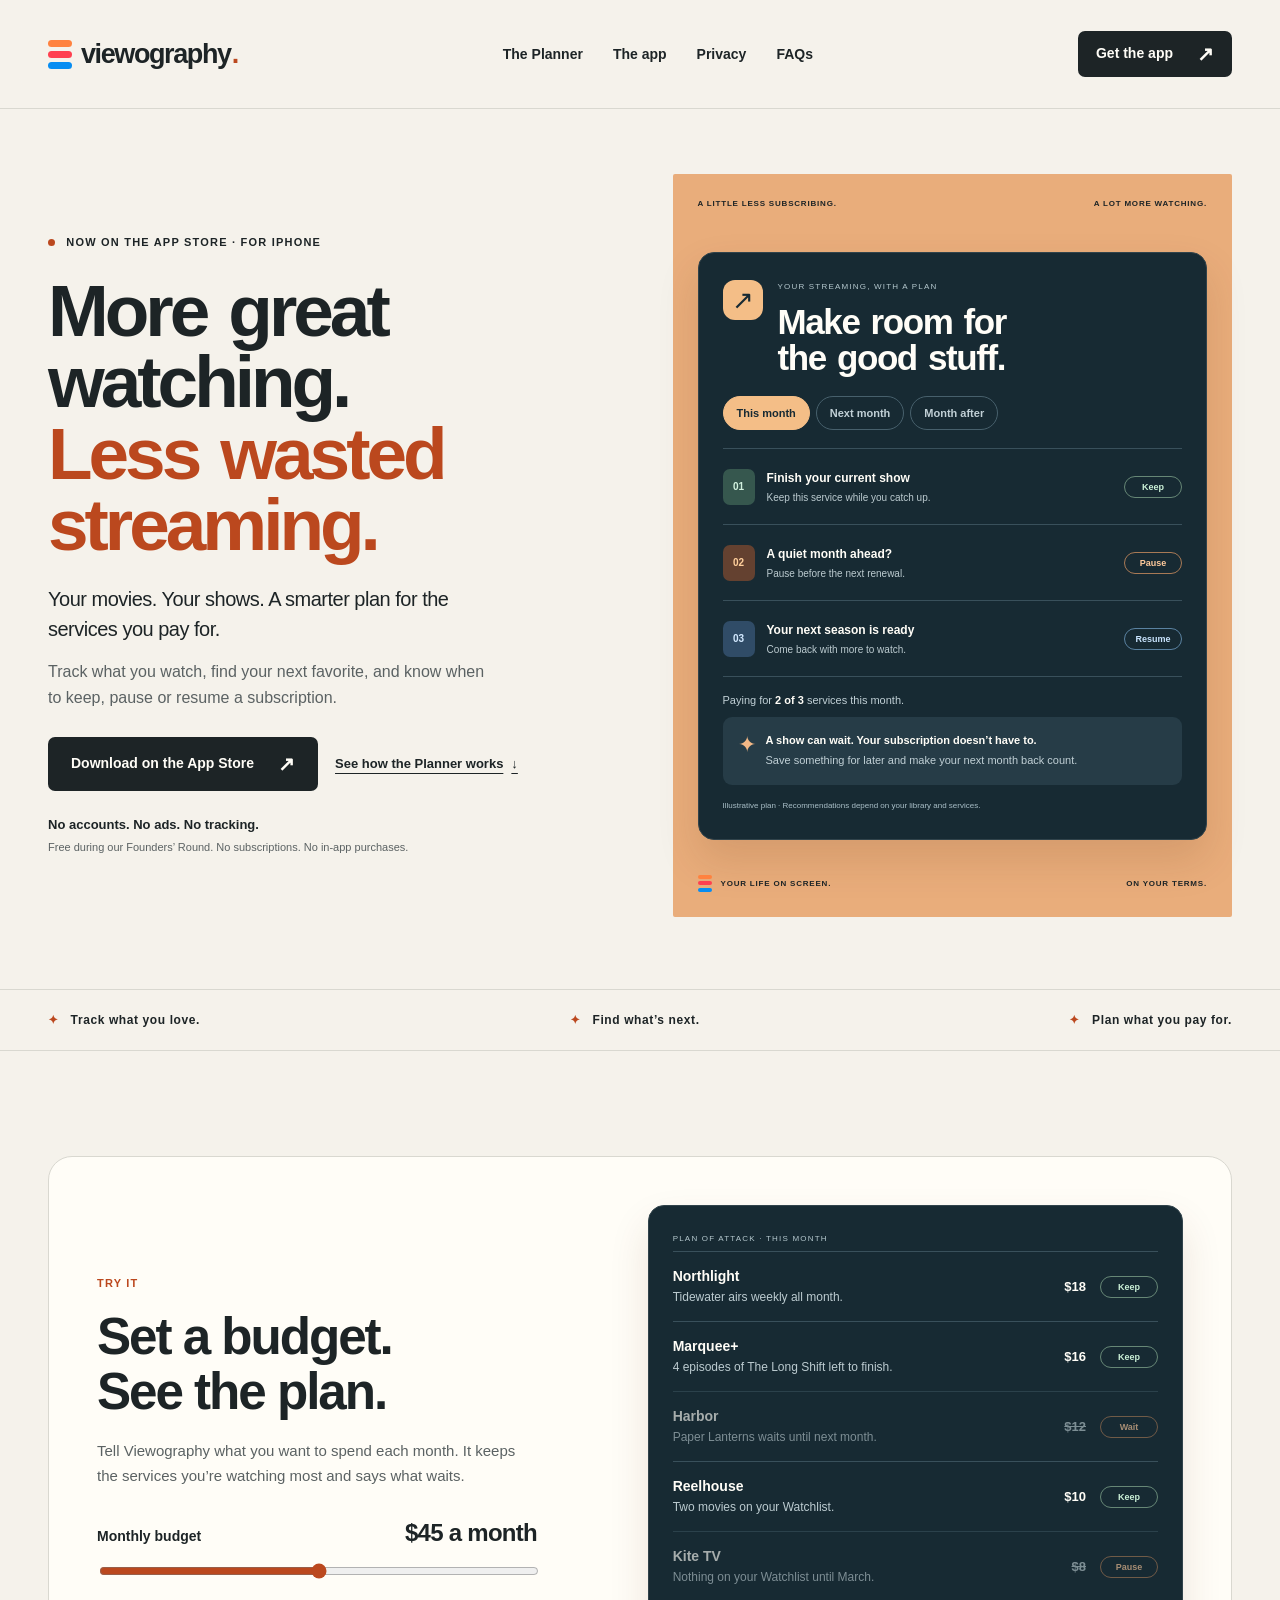
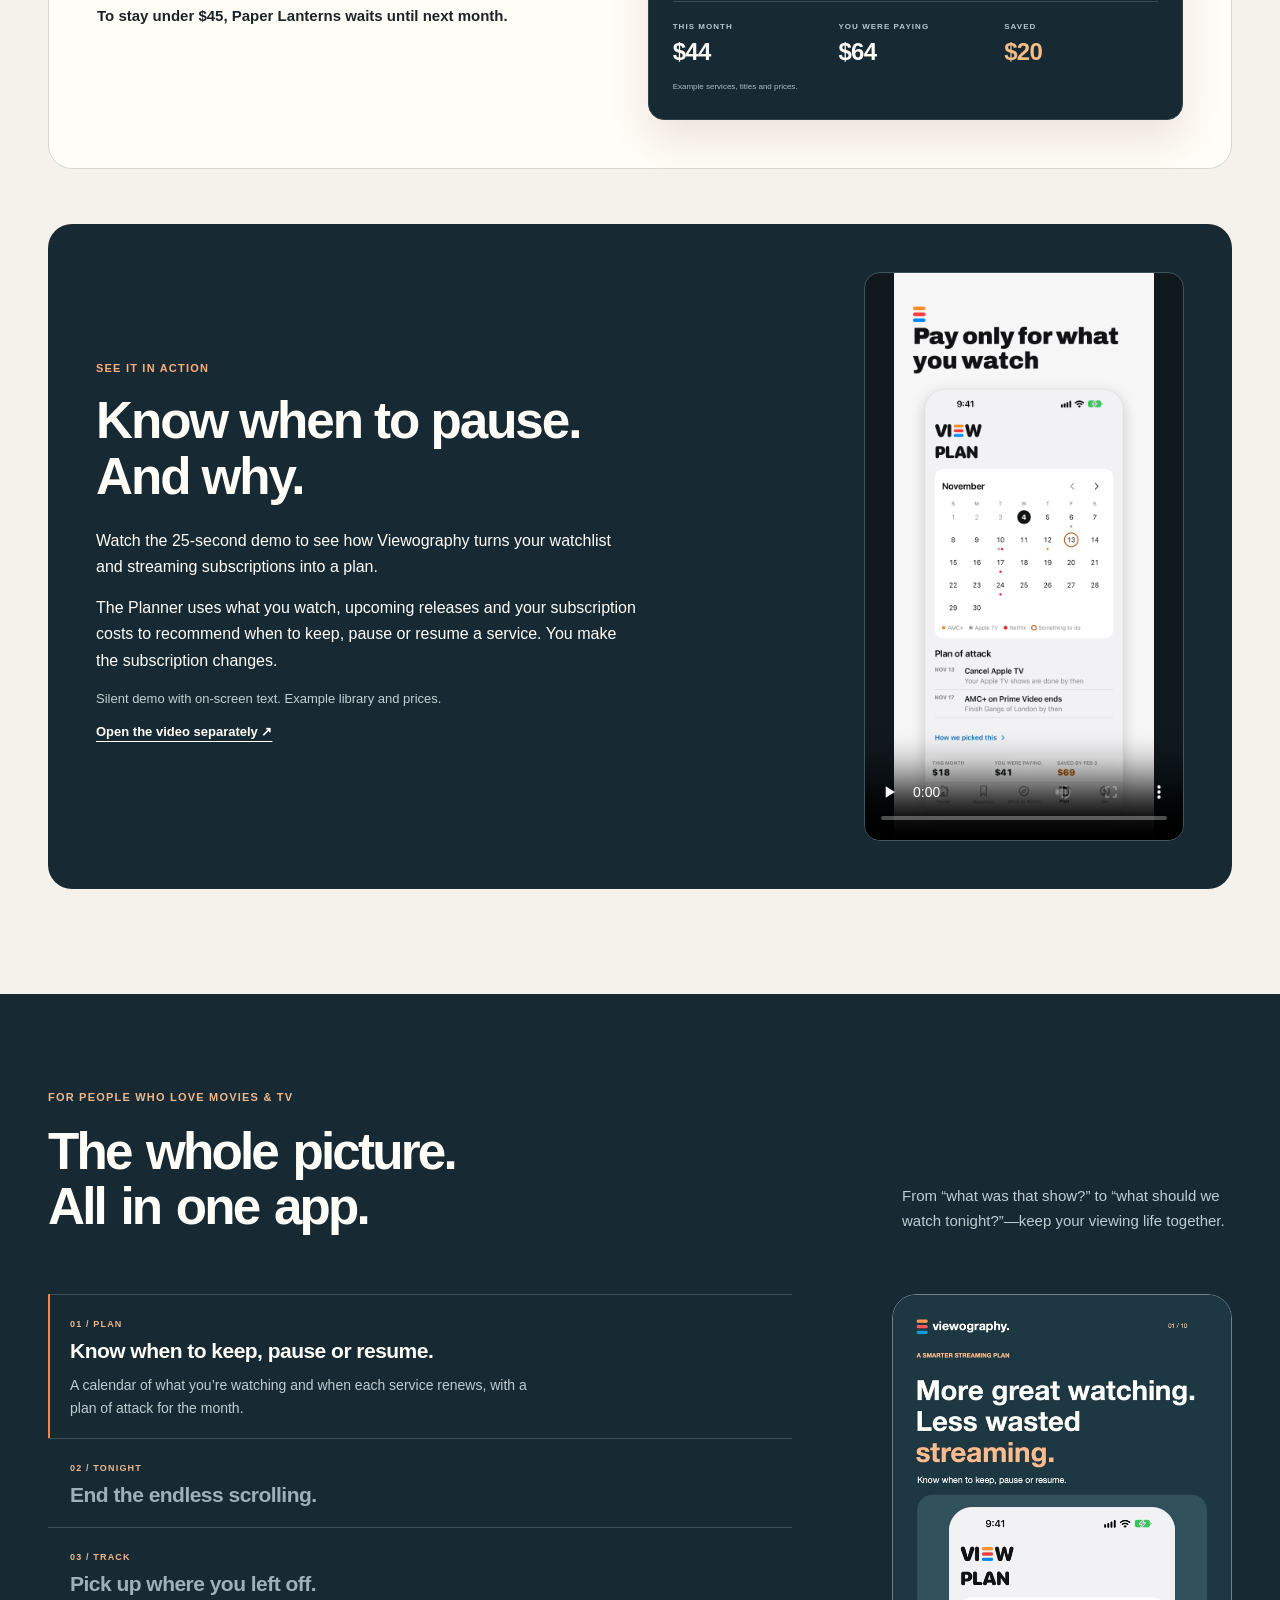
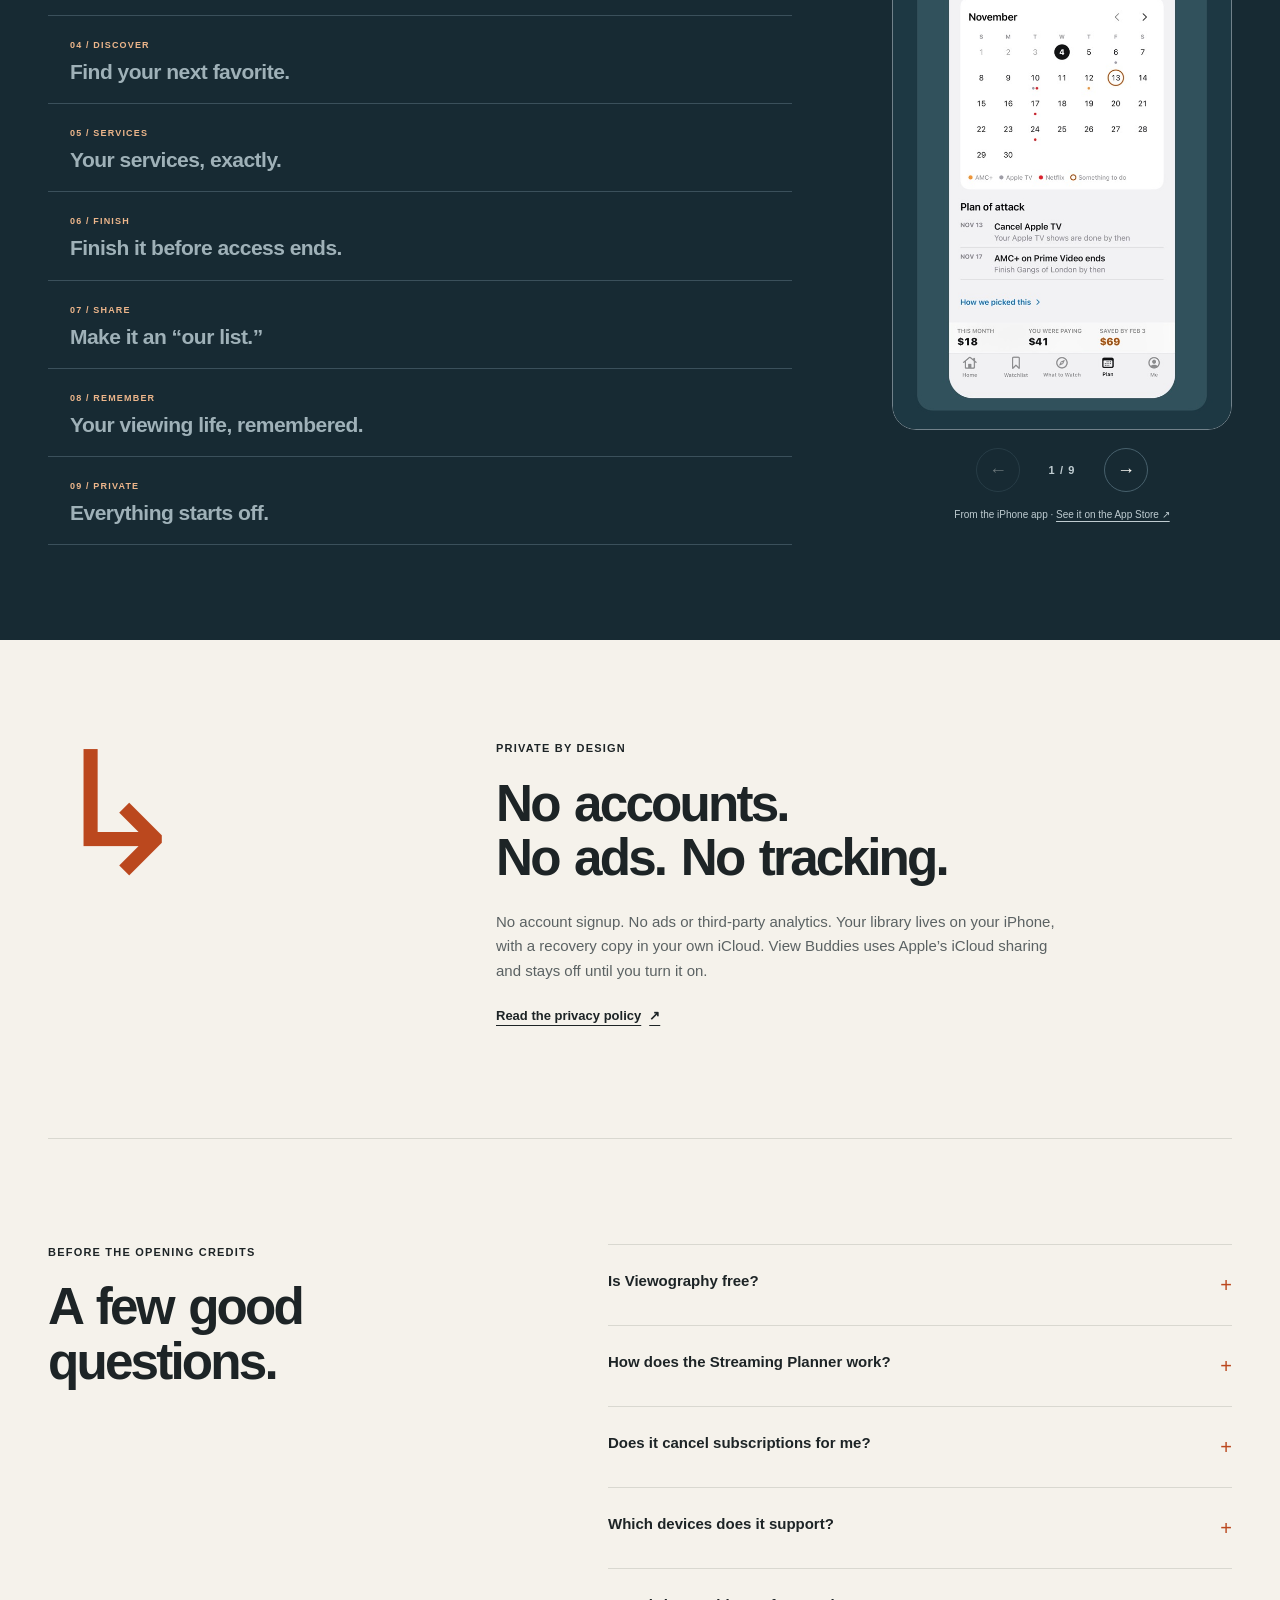
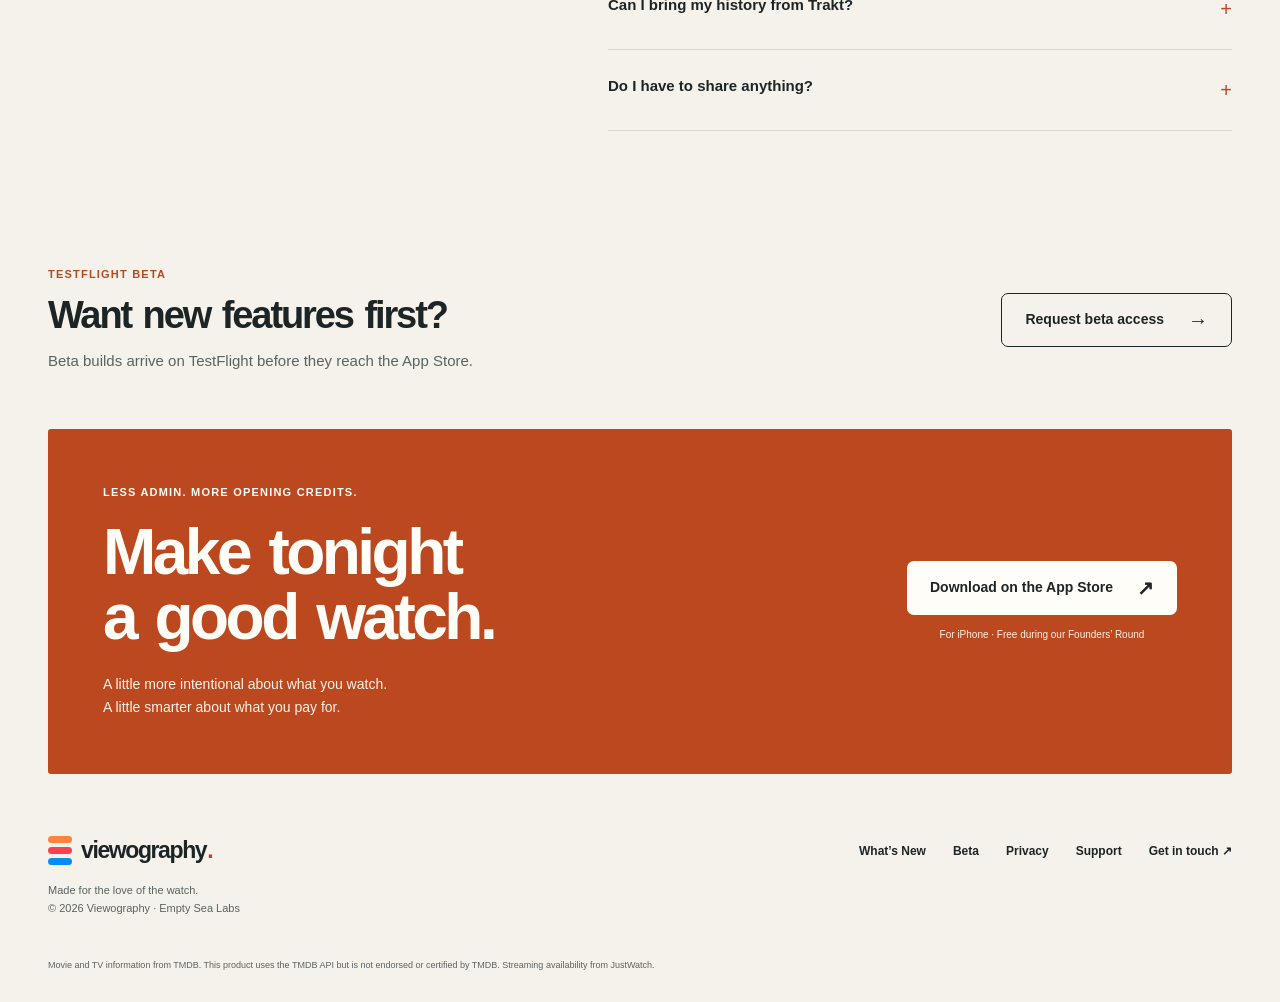
==== index.html @ 2ce91882 "Shorter home page: cut the Meet the Streaming Planner steps and The idea in real life The Planner se" ====
<!doctype html>
<html lang="en">
<head>
  <meta charset="utf-8">
  <meta name="viewport" content="width=device-width,initial-scale=1">
  <title>Viewography — Track TV & Movies. Plan Your Streaming.</title>
  <meta name="description" content="Track movies and TV, find your next watch, and plan when to keep, pause or resume streaming services based on your shows, release dates, costs and renewals. Free for iPhone during our Founders' Round.">
  <link rel="canonical" href="https://viewography.app/">
  <meta name="theme-color" content="#f5f2eb">
  <meta property="og:type" content="website">
  <meta property="og:site_name" content="Viewography">
  <meta property="og:title" content="More great watching. Less wasted streaming.">
  <meta property="og:description" content="Your movies, your shows, and a smarter plan for the services you pay for. Meet Viewography for iPhone.">
  <meta property="og:url" content="https://viewography.app/">
  <meta property="og:image" content="https://viewography.app/assets/social-card.png">
  <meta property="og:image:width" content="1200">
  <meta property="og:image:height" content="630">
  <meta property="og:image:alt" content="Viewography. More great watching. Less wasted streaming. Track. Discover. Plan.">
  <meta name="twitter:card" content="summary_large_image">
  <meta name="twitter:title" content="Viewography — More great watching. Less wasted streaming.">
  <meta name="twitter:description" content="Track TV and movies. Plan when to keep, pause or resume your streaming services.">
  <meta name="twitter:image" content="https://viewography.app/assets/social-card.png">
  <meta name="apple-itunes-app" content="app-id=6814292849">
  <link rel="icon" href="/assets/favicon.svg" type="image/svg+xml">
  <link rel="stylesheet" href="/launch.css?v=4">
  <script>document.documentElement.classList.add("js")</script>
  <script src="/site.js?v=4" defer></script>
  <script type="application/ld+json">
  {"@context":"https://schema.org","@graph":[{"@type":"SoftwareApplication","@id":"https://viewography.app/#app","name":"Viewography: TV & Movies","url":"https://viewography.app/","applicationCategory":"EntertainmentApplication","operatingSystem":"iOS 27.0 or later","downloadUrl":"https://apps.apple.com/app/id6814292849","description":"An iPhone app for tracking movies and TV, discovering what to watch, and planning when to keep, pause or resume streaming services.","offers":{"@type":"Offer","price":"0","priceCurrency":"USD","description":"Every feature is free during the Founders' Round."},"publisher":{"@type":"Organization","name":"Empty Sea Labs","url":"https://emptysealabs.com/"}},{"@type":"WebSite","@id":"https://viewography.app/#website","name":"Viewography","url":"https://viewography.app/"}]}
  </script>
</head>
<body>
<a class="skip-link" href="#main">Skip to content</a>
<header class="site-header"><div class="wrap">
  <a class="wordmark" href="/" aria-label="Viewography home"><span class="brand-mark" aria-hidden="true"><i></i><i></i><i></i></span>viewography<span class="wordmark-dot">.</span></a>
  <nav aria-label="Main navigation"><a href="#planner">The Planner</a><a href="#features">The app</a><a href="#privacy">Privacy</a><a href="#questions">FAQs</a></nav>
  <a class="button button-small header-download" href="https://apps.apple.com/app/apple-store/id6814292849?pt=129488749&amp;ct=Site&amp;mt=8">Get the app <span aria-hidden="true">↗</span></a>
</div><span class="scroll-progress" aria-hidden="true"></span></header>
<main id="main">
  <section class="hero wrap" aria-labelledby="hero-title">
    <div class="hero-copy">
      <p class="eyebrow"><span class="live-dot" aria-hidden="true"></span> Now on the App Store · For iPhone</p>
      <h1 id="hero-title">More great<br>watching.<br><span>Less wasted<br>streaming.</span></h1>
      <p class="hero-description">Your movies. Your shows. A smarter plan for the services you pay for.</p>
      <p class="hero-detail">Track what you watch, find your next favorite, and know when to keep, pause or resume a subscription.</p>
      <div class="hero-actions"><a class="button" href="https://apps.apple.com/app/apple-store/id6814292849?pt=129488749&amp;ct=Site&amp;mt=8">Download on the App Store <span aria-hidden="true">↗</span></a><a class="text-link" href="#planner">See how the Planner works <span aria-hidden="true">↓</span></a></div>
      <p class="trust-line">No accounts. No ads. No tracking.</p><p class="download-note">Free during our Founders’ Round. No subscriptions. No in-app purchases.</p>
    </div>
    <div class="hero-art">
      <div class="art-topline"><span>A LITTLE LESS SUBSCRIBING.</span><span>A LOT MORE WATCHING.</span></div>
      <div class="planner-preview" role="group" aria-label="Illustrative streaming plan" data-plan>
        <div class="preview-heading"><span class="preview-icon" aria-hidden="true">↗</span><div><p class="mini-label">YOUR STREAMING, WITH A PLAN</p><h2>Make room for<br>the good stuff.</h2></div></div>
        <div class="plan-months" role="group" aria-label="Month to show" hidden><button type="button" aria-pressed="true">This month</button><button type="button" aria-pressed="false">Next month</button><button type="button" aria-pressed="false">Month after</button></div>
        <div class="plan-row"><span class="service-symbol symbol-green" aria-hidden="true">01</span><div><strong>Finish your current show</strong><p>Keep this service while you catch up.</p></div><span class="status keep">Keep</span></div>
        <div class="plan-row"><span class="service-symbol symbol-orange" aria-hidden="true">02</span><div><strong>A quiet month ahead?</strong><p>Pause before the next renewal.</p></div><span class="status pause">Pause</span></div>
        <div class="plan-row"><span class="service-symbol symbol-blue" aria-hidden="true">03</span><div><strong>Your next season is ready</strong><p>Come back with more to watch.</p></div><span class="status resume">Resume</span></div>
        <p class="plan-total" aria-live="polite" hidden>Paying for <strong>2 of 3</strong> services this month.</p>
        <div class="save-for-later"><span aria-hidden="true">✦</span><p><strong>A show can wait. Your subscription doesn’t have to.</strong> Save something for later and make your next month back count.</p></div>
        <p class="example-label">Illustrative plan · Recommendations depend on your library and services.</p>
      </div>
      <div class="art-caption"><span class="brand-mark" aria-hidden="true"><i></i><i></i><i></i></span><span>YOUR LIFE ON SCREEN.</span><span>ON YOUR TERMS.</span></div>
    </div>
  </section>
  <div class="promise-strip"><div class="wrap"><span>Track what you love.</span><span>Find what’s next.</span><span>Plan what you pay for.</span></div></div>
  <section id="planner" class="section wrap planner-section" aria-labelledby="budget-title">
      <div class="budget-demo" data-budget>
        <div class="budget-copy">
          <p class="eyebrow">TRY IT</p>
          <h2 id="budget-title">Set a budget.<br>See the plan.</h2>
          <p>Tell Viewography what you want to spend each month. It keeps the services you’re watching most and says what waits.</p>
          <div class="budget-control" hidden>
            <label for="budget-range">Monthly budget <output id="budget-out" for="budget-range">$45 a month</output></label>
            <input id="budget-range" type="range" min="20" max="70" step="1" value="45">
          </div>
          <p class="budget-line" aria-live="polite">To stay under $45, Paper Lanterns waits until next month.</p>
        </div>
        <div class="budget-plan">
          <p class="mini-label">PLAN OF ATTACK · THIS MONTH</p>
          <ul class="budget-rows">
          <li class="budget-row"><div><strong>Northlight</strong><p>Tidewater airs weekly all month.</p></div><span class="budget-price">$18</span><span class="status keep">Keep</span></li>
          <li class="budget-row"><div><strong>Marquee+</strong><p>4 episodes of The Long Shift left to finish.</p></div><span class="budget-price">$16</span><span class="status keep">Keep</span></li>
          <li class="budget-row"><div><strong>Harbor</strong><p>Paper Lanterns waits until next month.</p></div><span class="budget-price">$12</span><span class="status pause">Wait</span></li>
          <li class="budget-row"><div><strong>Reelhouse</strong><p>Two movies on your Watchlist.</p></div><span class="budget-price">$10</span><span class="status keep">Keep</span></li>
          <li class="budget-row"><div><strong>Kite TV</strong><p>Nothing on your Watchlist until March.</p></div><span class="budget-price">$8</span><span class="status pause">Pause</span></li>
          </ul>
          <dl class="budget-totals"><div><dt>This month</dt><dd id="budget-spend">$44</dd></div><div><dt>You were paying</dt><dd>$64</dd></div><div><dt>Saved</dt><dd id="budget-saved" class="budget-saved">$20</dd></div></dl>
          <p class="example-label">Example services, titles and prices.</p>
        </div>
      </div>
          <div id="planner-demo" class="planner-demo" aria-labelledby="demo-title">
        <div class="demo-copy">
          <p class="eyebrow">SEE IT IN ACTION</p>
          <h2 id="demo-title">Know when to pause.<br>And why.</h2>
          <p>Watch the 25-second demo to see how Viewography turns your watchlist and streaming subscriptions into a plan.</p>
          <p id="demo-description">The Planner uses what you watch, upcoming releases and your subscription costs to recommend when to keep, pause or resume a service. You make the subscription changes.</p>
          <p class="demo-note">Silent demo with on-screen text. Example library and prices.</p>
          <a class="text-link" href="/assets/Viewography-Plan-Reel-v2.mp4">Open the video separately ↗</a>
        </div>
        <video controls playsinline preload="none" width="1080" height="1920" poster="/assets/streaming-plan.png" aria-label="Viewography Streaming Planner demo" aria-describedby="demo-description">
          <source src="/assets/Viewography-Plan-Reel-v2.mp4" type="video/mp4">
          <p><a href="/assets/Viewography-Plan-Reel-v2.mp4">Watch the Streaming Planner demo</a>.</p>
        </video>
      </div>
  </section>
  <section id="features" class="app-section" aria-labelledby="features-title"><div class="wrap">
    <div class="app-heading"><div><p class="eyebrow">FOR PEOPLE WHO LOVE MOVIES & TV</p><h2 id="features-title">The whole picture.<br>All in one app.</h2></div><p>From “what was that show?” to “what should we watch tonight?”—keep your viewing life together.</p></div>
    <div class="tour" data-tour>
      <ol class="tour-list" aria-label="App tour">
        <li><a class="tour-link" href="#tour-plan" aria-current="true"><span class="feature-index">01 / PLAN</span><span class="tour-title">Know when to keep, pause or resume.</span><span class="tour-text">A calendar of what you’re watching and when each service renews, with a plan of attack for the month.</span></a></li>
        <li><a class="tour-link" href="#tour-tonight"><span class="feature-index">02 / TONIGHT</span><span class="tour-title">End the endless scrolling.</span><span class="tour-text">Home opens with tonight’s pick, new episodes and what’s on this week.</span></a></li>
        <li><a class="tour-link" href="#tour-track"><span class="feature-index">03 / TRACK</span><span class="tour-title">Pick up where you left off.</span><span class="tour-text">Track episodes, seasons, movies and rewatches. Your Watchlist puts what’s ready on your services up next, with upcoming titles right behind.</span></a></li>
        <li><a class="tour-link" href="#tour-discover"><span class="feature-index">04 / DISCOVER</span><span class="tour-title">Find your next favorite.</span><span class="tour-text">Get suggestions based on your services and taste. Explore by streaming service, genre and year.</span></a></li>
        <li><a class="tour-link" href="#tour-services"><span class="feature-index">05 / SERVICES</span><span class="tour-title">Your services, exactly.</span><span class="tour-text">Paid subscriptions, add-on channels, free services and TV access, so Viewography knows what you can actually watch, and how you get it.</span></a></li>
        <li><a class="tour-link" href="#tour-finish"><span class="feature-index">06 / FINISH</span><span class="tour-title">Finish it before access ends.</span><span class="tour-text">When a service is ending, see what’s left to watch and how long you have.</span></a></li>
        <li><a class="tour-link" href="#tour-share"><span class="feature-index">07 / SHARE</span><span class="tour-title">Make it an “our list.”</span><span class="tour-text">Invite a View Buddy, share a watchlist, and send a title with a note. Sharing is optional, and you choose what to share.</span></a></li>
        <li><a class="tour-link" href="#tour-remember"><span class="feature-index">08 / REMEMBER</span><span class="tour-title">Your viewing life, remembered.</span><span class="tour-text">Keep ratings and watch history, explore stats and challenges, and bring your history, ratings and watchlist from a public Trakt profile.</span></a></li>
        <li><a class="tour-link" href="#tour-private"><span class="feature-index">09 / PRIVATE</span><span class="tour-title">Everything starts off.</span><span class="tour-text">Each thing you can share has its own switch, and every switch starts off. Your services, prices and notes are never shared.</span></a></li>
      </ol>
      <div class="tour-stage">
        <div class="tour-strip" tabindex="0" role="group" aria-label="App screens. Scroll sideways for more.">
          <figure id="tour-plan" class="tour-slide"><img src="/assets/tour/01-streaming-planner.jpg" alt="The Plan tab: a November calendar with renewal dates and a plan of attack listing which services to cancel and when." width="660" height="1434" decoding="async"><figcaption><span class="feature-index">01 / PLAN</span><strong>Know when to keep, pause or resume.</strong><span>A calendar of what you’re watching and when each service renews, with a plan of attack for the month.</span></figcaption></figure>
          <figure id="tour-tonight" class="tour-slide"><img src="/assets/tour/02-tonights-pick.jpg" alt="The Home tab: tonight’s pick with a Watch it button, then New for you and Leaving soon rows." width="660" height="1434" loading="lazy" decoding="async"><figcaption><span class="feature-index">02 / TONIGHT</span><strong>End the endless scrolling.</strong><span>Home opens with tonight’s pick, new episodes and what’s on this week.</span></figcaption></figure>
          <figure id="tour-track" class="tour-slide"><img src="/assets/tour/03-up-next.jpg" alt="The Watchlist tab: an Up next grid of six shows, each with its next episode." width="660" height="1434" loading="lazy" decoding="async"><figcaption><span class="feature-index">03 / TRACK</span><strong>Pick up where you left off.</strong><span>Track episodes, seasons, movies and rewatches. Your Watchlist puts what’s ready on your services up next, with upcoming titles right behind.</span></figcaption></figure>
          <figure id="tour-discover" class="tour-slide"><img src="/assets/tour/04-explore.jpg" alt="Explore: search with Where, Genre and Year filters above a grid of TV shows and the services they’re on." width="660" height="1434" loading="lazy" decoding="async"><figcaption><span class="feature-index">04 / DISCOVER</span><strong>Find your next favorite.</strong><span>Get suggestions based on your services and taste. Explore by streaming service, genre and year.</span></figcaption></figure>
          <figure id="tour-services" class="tour-slide"><img src="/assets/tour/05-your-services.jpg" alt="A show’s page: seasons watched and a Where to watch card for an add-on channel inside another service’s app." width="660" height="1434" loading="lazy" decoding="async"><figcaption><span class="feature-index">05 / SERVICES</span><strong>Your services, exactly.</strong><span>Paid subscriptions, add-on channels, free services and TV access, so Viewography knows what you can actually watch, and how you get it.</span></figcaption></figure>
          <figure id="tour-finish" class="tour-slide"><img src="/assets/tour/06-finish-before-it-ends.jpg" alt="A show’s page noting the date its service ends and how many episodes are left." width="660" height="1434" loading="lazy" decoding="async"><figcaption><span class="feature-index">06 / FINISH</span><strong>Finish it before access ends.</strong><span>When a service is ending, see what’s left to watch and how long you have.</span></figcaption></figure>
          <figure id="tour-share" class="tour-slide"><img src="/assets/tour/07-view-buddies.jpg" alt="The Watchlist’s Buddies tab: a Watching together grid of shows and movies shared with a buddy." width="660" height="1434" loading="lazy" decoding="async"><figcaption><span class="feature-index">07 / SHARE</span><strong>Make it an “our list.”</strong><span>Invite a View Buddy, share a watchlist, and send a title with a note. Sharing is optional, and you choose what to share.</span></figcaption></figure>
          <figure id="tour-remember" class="tour-slide"><img src="/assets/tour/08-viewing-stats.jpg" alt="The Stats screen: challenges, then movies watched, episodes watched, shows started and titles on the Watchlist." width="660" height="1434" loading="lazy" decoding="async"><figcaption><span class="feature-index">08 / REMEMBER</span><strong>Your viewing life, remembered.</strong><span>Keep ratings and watch history, explore stats and challenges, and bring your history, ratings and watchlist from a public Trakt profile.</span></figcaption></figure>
          <figure id="tour-private" class="tour-slide"><img src="/assets/tour/09-private-by-design.jpg" alt="The What you share screen: switches for Watchlist, History, Ratings, Stats and Activity, all off, and a Never shared list." width="660" height="1434" loading="lazy" decoding="async"><figcaption><span class="feature-index">09 / PRIVATE</span><strong>Everything starts off.</strong><span>Each thing you can share has its own switch, and every switch starts off. Your services, prices and notes are never shared.</span></figcaption></figure>
        </div>
        <div class="tour-controls" hidden><button type="button" class="tour-arrow" data-dir="-1" aria-label="Previous screen">←</button><span class="tour-count" aria-live="polite">1 / 9</span><button type="button" class="tour-arrow" data-dir="1" aria-label="Next screen">→</button></div>
        <p class="tour-credit">From the iPhone app · <a href="https://apps.apple.com/app/apple-store/id6814292849?pt=129488749&amp;ct=Site&amp;mt=8">See it on the App Store ↗</a></p>
      </div>
    </div>
  </div></section>
  <section id="privacy" class="privacy-strip wrap" aria-labelledby="privacy-title"><span class="privacy-symbol" aria-hidden="true">↳</span><div><p class="eyebrow">PRIVATE BY DESIGN</p><h2 id="privacy-title">No accounts.<br>No ads. No tracking.</h2><p>No account signup. No ads or third-party analytics. Your library lives on your iPhone, with a recovery copy in your own iCloud. View Buddies uses Apple’s iCloud sharing and stays off until you turn it on.</p><a class="text-link" href="/privacy/">Read the privacy policy <span aria-hidden="true">↗</span></a></div></section>
  <section id="questions" class="section wrap faq-section" aria-labelledby="faq-title">
    <div class="section-intro"><p class="eyebrow">BEFORE THE OPENING CREDITS</p><h2 id="faq-title">A few good <br>questions.</h2></div>
    <div class="faq-list">
      <details><summary>Is Viewography free?</summary><p>Yes. Every feature is free during our Founders’ Round, with no subscriptions, no ads and no in-app purchases.</p></details>
      <details><summary>How does the Streaming Planner work?</summary><p>It uses your watchlist, viewing progress, release timing and the services you have access to, alongside the costs and renewal dates you enter, to recommend when to keep, pause or resume subscriptions. It can suggest saving shows for later so a future subscription period has more you want to watch.</p></details>
      <details><summary>Does it cancel subscriptions for me?</summary><p>No. You manage subscriptions with each provider. Viewography helps you decide what to change and when. When you mark a canceled service as no longer auto-renewing, it highlights what to finish before access ends.</p></details>
      <details><summary>Which devices does it support?</summary><p>Viewography is available for iPhone and requires iOS 27.0 or later. Check the App Store listing for current compatibility and availability in your region.</p></details>
      <details><summary>Can I bring my history from Trakt?</summary><p>Yes. Import your watch history, ratings and watchlist from a public Trakt profile. Viewography does not send changes back to Trakt.</p></details>
      <details><summary>Do I have to share anything?</summary><p>No. View Buddies is optional and off until you enable it. You choose what to share. Your personal library has a recovery copy in your own iCloud.</p></details>
    </div>
  </section>
  <section class="beta-strip wrap" aria-labelledby="beta-title"><div><p class="eyebrow">TESTFLIGHT BETA</p><h2 id="beta-title">Want new features first?</h2><p>Beta builds arrive on TestFlight before they reach the App Store.</p></div><a class="button button-outline" href="/beta/">Request beta access <span aria-hidden="true">→</span></a></section>
  <section class="final-cta wrap" aria-labelledby="download-title"><div><p class="eyebrow">LESS ADMIN. MORE OPENING CREDITS.</p><h2 id="download-title">Make tonight<br>a good watch.</h2><p>A little more intentional about what you watch.<br>A little smarter about what you pay for.</p></div><div><a class="button button-light" href="https://apps.apple.com/app/apple-store/id6814292849?pt=129488749&amp;ct=Site&amp;mt=8">Download on the App Store <span aria-hidden="true">↗</span></a><p class="download-note">For iPhone · Free during our Founders’ Round</p></div></section>
</main>
<footer class="site-footer wrap"><div><a class="wordmark" href="/" aria-label="Viewography home"><span class="brand-mark" aria-hidden="true"><i></i><i></i><i></i></span>viewography<span class="wordmark-dot">.</span></a><p>Made for the love of the watch.<br>© 2026 Viewography · Empty Sea Labs</p></div><nav aria-label="Footer navigation"><a href="/whats-new/">What’s New</a><a href="/beta/">Beta</a><a href="/privacy/">Privacy</a><a href="/support/">Support</a><a href="mailto:support@viewography.app">Get in touch ↗</a></nav><p class="attribution">Movie and TV information from TMDB. This product uses the TMDB API but is not endorsed or certified by TMDB. Streaming availability from JustWatch.</p></footer>
</body>
</html>
---- launch.css ----
:root{--paper:#f5f2eb;--ink:#1d2426;--muted:#5b6263;--line:#d9d8d0;--orange:#bb481e;--bright:#ff823f;--navy:#172a33;--white:#fffdf7;--blue:#167ec2;--radius:20px;color-scheme:light}
*{box-sizing:border-box}html{scroll-behavior:smooth;scroll-padding-top:100px}body{margin:0;background:var(--paper);color:var(--ink);font-family:-apple-system,BlinkMacSystemFont,"Segoe UI",sans-serif;-webkit-font-smoothing:antialiased}a{color:inherit;text-decoration:none}button,a,summary{-webkit-tap-highlight-color:transparent}a:focus-visible,button:focus-visible,summary:focus-visible{outline:3px solid #167ec2;outline-offset:5px}p{line-height:1.65}h1,h2,h3,p,figure{margin:0}h1,h2,h3{font-weight:750}h1,h2{letter-spacing:-.055em}h3{letter-spacing:-.025em}img{max-width:100%;height:auto}::selection{background:#ffd0af}.wrap{width:min(1240px,calc(100% - 96px));margin-inline:auto}.skip-link{position:absolute;left:20px;top:-100px;background:var(--ink);color:white;padding:15px;z-index:100}.skip-link:focus{top:10px}
.site-header{position:sticky;top:0;z-index:50;background:#f5f2ebe6;-webkit-backdrop-filter:blur(14px);backdrop-filter:blur(14px);border-bottom:1px solid var(--line)}.site-header>.wrap{display:flex;align-items:center;justify-content:space-between;gap:24px;min-height:108px;transition:min-height .25s ease}.wordmark{display:inline-flex;align-items:center;gap:9px;font-weight:780;font-size:27px;letter-spacing:-1.4px;line-height:1}.wordmark-dot{color:var(--orange);margin-left:-8px}.brand-mark{display:inline-flex;width:24px;height:29px;flex-direction:column;justify-content:space-between;flex-shrink:0}.brand-mark i{display:block;height:7px;border-radius:8px;background:#ff823f}.brand-mark i:nth-child(2){background:#ff4050}.brand-mark i:nth-child(3){background:#078df2}.site-header nav{display:flex;gap:30px;font-size:14px;font-weight:600}.site-header nav a{padding:15px 0}.site-header nav a:hover,.text-link:hover,.site-footer a:hover{color:var(--orange)}.button{display:inline-flex;justify-content:center;align-items:center;gap:24px;min-height:54px;padding:16px 23px;border-radius:7px;background:var(--ink);color:var(--white);font-size:14px;font-weight:650;line-height:1.4;transition:background .15s,transform .15s}.button:hover{background:#36474b;transform:translateY(-2px)}.button span{font-size:20px;line-height:1}.button-small{padding:13px 18px;min-height:46px}.eyebrow{font-size:11px;font-weight:750;letter-spacing:.11em;line-height:1.6;text-transform:uppercase}.live-dot{display:inline-block;width:7px;height:7px;border-radius:50%;background:var(--orange);margin-right:7px}.hero{display:grid;grid-template-columns:1fr 1fr;align-items:center;gap:65px;padding-block:65px 72px}.hero h1{font-size:clamp(56px,5.7vw,82px);line-height:.98;margin:23px 0}.hero h1>span{color:var(--orange)}.hero-description{font-size:20px;line-height:1.5;max-width:440px;letter-spacing:-.025em}.hero-detail{font-size:16px;color:var(--muted);max-width:440px;margin-top:15px}.hero-actions{display:flex;align-items:center;gap:17px;flex-wrap:wrap;margin-top:25px}.text-link{font-size:13px;font-weight:650;display:inline-flex;align-items:center;gap:8px;min-height:44px;text-decoration:underline;text-underline-offset:5px}.download-note{font-size:11px;color:var(--muted);margin-top:12px;line-height:1.6}.trust-line{font-size:13px;font-weight:700;margin-top:23px}.hero-copy .download-note{margin-top:4px}.hero-art{background:#e9ad7b;padding:25px;border-radius:2px;position:relative}.art-topline{display:flex;justify-content:space-between;gap:15px;font-size:8px;letter-spacing:.1em;font-weight:750;margin-bottom:44px}.planner-preview{background:var(--navy);color:#fffdf7;border:1px solid #31434b;border-radius:16px;padding:27px 24px;box-shadow:0 20px 40px #68351a26}.preview-heading{display:flex;gap:15px;align-items:flex-start;margin-bottom:25px}.preview-icon{display:grid;place-items:center;width:40px;height:40px;border-radius:12px;color:var(--navy);background:#f4be87;font-size:26px;flex-shrink:0}.mini-label{font-size:8px;letter-spacing:.15em;color:#b5c8ce;line-height:1.7;margin-bottom:10px}.preview-heading h2{font-size:35px;line-height:1.05;letter-spacing:-.04em}.plan-row{display:flex;gap:12px;align-items:center;padding-block:19px;border-top:1px solid #39505b}.service-symbol{font-size:10px;display:grid;place-items:center;width:32px;height:36px;border-radius:7px;flex-shrink:0;font-weight:700}.symbol-green{background:#36574e;color:#d2f2df}.symbol-orange{background:#644130;color:#ffcf9c}.symbol-blue{background:#304c67;color:#d3e9ff}.plan-row>div{flex:1}.plan-row strong{font-size:12px;font-weight:650}.plan-row p{font-size:10px;color:#bccbd0;line-height:1.5;margin-top:4px}.status{padding:5px 8px;font-size:9px;border:1px solid #668776;border-radius:20px;font-weight:700}.keep{color:#ccf2d8}.pause{color:#ffca9c;border-color:#a87955}.resume{color:#cae5ff;border-color:#5a82a1}.save-for-later{background:#263c47;border-radius:9px;margin-top:8px;padding:15px;display:flex;gap:10px}.save-for-later>span{color:#f3b886;font-size:22px}.save-for-later p{font-size:11px;line-height:1.6;color:#c1d0d6}.save-for-later strong{display:block;color:#fffdf7;font-weight:600;margin-bottom:3px}.example-label{font-size:8px;line-height:1.5;color:#a9bec7;margin-top:15px}.art-caption{display:flex;align-items:center;gap:9px;font-size:8px;font-weight:700;letter-spacing:.1em;margin-top:35px}.art-caption .brand-mark{width:14px;height:17px}.art-caption .brand-mark i{height:4px}.art-caption>span:last-child{margin-left:auto}
.promise-strip{border-top:1px solid var(--line);border-bottom:1px solid var(--line)}.promise-strip .wrap{display:flex;justify-content:space-between;padding-block:23px;font-size:12px;letter-spacing:.05em;font-weight:700}.promise-strip span::before{content:"✦";color:var(--orange);margin-right:12px}.section{padding-block:105px}.planner-section{display:grid;grid-template-columns:1fr 1fr;gap:55px 85px}.section-intro h2,.app-heading h2,.privacy-strip h2,.faq-section h2{font-size:clamp(35px,4vw,54px);line-height:1.06;margin-top:19px}.section-intro>p:last-child{font-size:16px;color:var(--muted);max-width:410px;margin-top:25px}.numbered-step{display:flex;gap:19px;padding:23px 0;border-top:1px solid var(--line)}.numbered-step>span{color:var(--orange);font-size:11px;font-weight:750;line-height:2.1}.numbered-step h3{font-size:19px;line-height:1.3}.numbered-step p{font-size:14px;color:var(--muted);margin-top:9px}.control-note{font-size:11px;color:var(--muted);border-top:1px solid var(--line);padding-top:18px}.scenario{grid-column:1/-1;background:#ebe7dc;border:1px solid #e0dccc;border-radius:3px;padding:38px;display:grid;grid-template-columns:1fr 1.4fr;gap:20px 40px}.scenario h3{font-size:28px;line-height:1.15;margin-top:12px}.scenario ol{list-style:none;padding:0;margin:0;display:grid;gap:20px;counter-reset:plan}.scenario li{display:grid;grid-template-columns:27px 1fr;gap:0 8px;counter-increment:plan}.scenario li::before{content:"0" counter(plan);grid-row:span 2;font-size:10px;font-weight:700;color:var(--orange);padding-top:3px}.scenario li strong{font-size:14px}.scenario li span{font-size:13px;line-height:1.6;color:var(--muted);margin-top:4px}.scenario>p{grid-column:1/-1;font-size:10px;color:var(--muted);margin-top:7px}
.app-section{background:var(--navy);color:var(--white);padding-block:95px}.app-heading{display:flex;justify-content:space-between;gap:40px;align-items:flex-end}.app-heading>p{color:#bfccd1;font-size:15px;max-width:330px}.app-section .eyebrow{color:#edb68b}.feature-layout{display:grid;grid-template-columns:1fr 1fr;gap:110px;align-items:center;margin-top:60px}.released-preview{max-width:310px;margin:auto;width:100%}.released-preview img{width:100%;display:block;border-radius:24px;border:1px solid #71818a}.released-preview figcaption{font-size:10px;color:#bfccd1;text-align:center;margin-top:17px;line-height:1.7}.released-preview figcaption a{text-decoration:underline;text-underline-offset:3px}.feature-list article{padding:27px 0;border-top:1px solid #3b505b}.feature-index{font-size:9px;font-weight:700;color:#edb68b;letter-spacing:.13em}.feature-list h3{font-size:24px;margin-top:10px}.feature-list p{font-size:14px;color:#bfccd1;margin-top:12px}
.privacy-strip{display:grid;grid-template-columns:1fr 2fr;gap:80px;padding-block:100px;border-bottom:1px solid var(--line)}.privacy-symbol{font-size:170px;line-height:.9;color:var(--orange);font-family:Georgia,serif}.privacy-strip p:not(.eyebrow){max-width:580px;font-size:15px;color:var(--muted);margin-top:24px}.privacy-strip .text-link{margin-top:10px}.faq-section{display:grid;grid-template-columns:1fr 1.3fr;gap:80px}.faq-list details{border-top:1px solid var(--line);padding-block:6px}.faq-list details:last-child{border-bottom:1px solid var(--line)}summary{cursor:pointer;list-style:none;display:flex;justify-content:space-between;gap:18px;padding-block:19px;font-size:15px;font-weight:650;line-height:1.5}summary::-webkit-details-marker{display:none}summary::after{content:"+";font-size:20px;font-weight:400;color:var(--orange)}details[open]>summary::after{content:"−"}.faq-list details p{font-size:14px;color:var(--muted);padding:0 26px 22px 0}
.final-cta{background:var(--orange);color:var(--white);padding:55px;display:flex;justify-content:space-between;align-items:center;gap:40px;border-radius:3px}.final-cta h2{font-size:clamp(42px,5vw,66px);line-height:1.02;margin-top:18px}.final-cta p:not(.eyebrow):not(.download-note){font-size:14px;margin-top:23px;color:#fff3e6}.button-light{color:var(--ink);background:var(--white)}.button-light:hover{background:#f4dfce}.final-cta .download-note{color:#fff3e6;text-align:center;font-size:10px}.site-footer{display:flex;flex-wrap:wrap;justify-content:space-between;gap:30px;padding-block:55px 30px}.site-footer .wordmark{font-size:23px}.site-footer p{font-size:11px;color:var(--muted);margin-top:16px}.site-footer nav{display:flex;flex-wrap:wrap;gap:12px 27px;align-content:flex-start}.site-footer nav a{display:flex;align-items:center;min-height:44px;font-size:12px;font-weight:650}.site-footer .attribution{width:100%;font-size:9px;max-width:630px;margin-top:10px}
@media(min-width:1500px){.hero h1{font-size:82px}}@media(max-width:1100px){.wrap{width:calc(100% - 64px)}.hero{gap:34px}.hero h1{font-size:64px}.planner-preview{padding:24px 18px}.hero-art{padding:20px}.plan-row{gap:8px}.service-symbol{display:none}.feature-layout{gap:55px}.planner-section,.faq-section{gap:45px}.site-header nav{gap:20px}}
@media(max-width:760px){html{scroll-padding-top:20px}.wrap{width:calc(100% - 40px)}.site-header>.wrap{min-height:72px;gap:14px}.wordmark{font-size:23px}.site-header nav{display:none}.header-download{font-size:11px;min-height:42px;padding:12px;gap:12px}.hero{grid-template-columns:1fr;gap:37px;padding-block:35px 42px}.hero h1{font-size:clamp(48px,11.8vw,78px);margin:20px 0}.hero h1 br:nth-child(2){display:none}.hero h1>span{display:block}.hero-description{font-size:19px;max-width:460px}.hero-detail{font-size:14px;max-width:460px;margin-top:12px}.hero-actions{gap:8px;margin-top:22px;align-items:flex-start}.hero-actions .button{min-height:52px;font-size:13px;gap:20px}.hero-actions .text-link{font-size:12px}.trust-line{margin-top:14px}.download-note{font-size:10px}.hero-art{max-width:540px;width:calc(100% - 10px);margin:auto;padding:22px}.art-topline{margin-bottom:28px}.planner-preview{padding:25px 21px}.preview-heading h2{font-size:35px}.plan-row{gap:11px}.service-symbol{display:grid}.art-caption{margin-top:27px}.promise-strip .wrap{padding-block:17px;gap:14px;font-size:9px;letter-spacing:0}.promise-strip span{max-width:90px;line-height:1.6}.promise-strip span::before{display:block;margin:0 0 3px}.section{padding-block:65px}.planner-section,.faq-section{grid-template-columns:1fr;gap:32px}.section-intro h2,.app-heading h2,.privacy-strip h2,.faq-section h2{font-size:40px}.section-intro>p:last-child{font-size:15px;max-width:none;margin-top:19px}.numbered-step{padding-block:21px}.scenario{grid-template-columns:1fr;padding:25px;gap:25px;margin-top:5px}.scenario h3{font-size:26px}.scenario>p{margin:0}.app-section{padding-block:65px}.app-heading{display:block}.app-heading>p{margin-top:23px;max-width:440px;font-size:14px}.feature-layout{grid-template-columns:1fr;margin-top:35px;gap:32px}.released-preview{max-width:270px}.feature-list h3{font-size:23px}.privacy-strip{grid-template-columns:1fr;gap:25px;padding-block:60px}.privacy-symbol{font-size:80px;line-height:.7}.privacy-strip h2{margin-top:15px}.privacy-strip p:not(.eyebrow){font-size:14px}.faq-section .section-intro h2 br{display:none}.final-cta{padding:30px 25px;flex-direction:column;align-items:flex-start;gap:28px}.final-cta h2{font-size:47px}.final-cta .button{gap:17px;font-size:12px}.final-cta .download-note{text-align:left}.site-footer{padding-top:40px;gap:20px}.site-footer nav{gap:2px 22px}.site-footer nav a{font-size:12px}.site-footer .attribution{line-height:1.8}}
@media(max-width:360px){.wrap{width:calc(100% - 32px)}.wordmark{font-size:21px}.brand-mark{width:20px;height:25px}.brand-mark i{height:6px}.hero h1{font-size:45px}.hero .eyebrow{font-size:9px;letter-spacing:.07em}.hero-art{padding:15px}.planner-preview{padding:20px 15px}.preview-heading{gap:10px}.preview-heading h2{font-size:29px}.preview-icon{width:32px;height:32px;font-size:22px}.mini-label{font-size:7px}.service-symbol{display:none}.plan-row strong{font-size:11px}.status{padding:5px 7px}.art-topline,.art-caption{font-size:7px}.section-intro h2,.app-heading h2,.privacy-strip h2{font-size:35px}.final-cta h2{font-size:43px}.final-cta{padding:28px 21px}}
@media(prefers-reduced-motion:reduce){html{scroll-behavior:auto}*,*::before,*::after{transition:none!important;animation:none!important}}


/* Streaming Planner demo */
.planner-demo{grid-column:1/-1;display:grid;grid-template-columns:minmax(0,1fr) minmax(0,320px);align-items:center;gap:48px;padding:48px;background:var(--navy);color:var(--white);border-radius:24px;scroll-margin-top:100px}
.demo-copy{max-width:540px}
.planner-demo .eyebrow{color:#ffad79}
.demo-copy h2{font-size:clamp(32px,4vw,52px);line-height:1.08;letter-spacing:-.04em;margin:16px 0 24px}
.demo-copy p{line-height:1.65}
.demo-copy p+p{margin-top:14px}
.demo-copy .demo-note{font-size:13px;color:#c5d0d3}
.planner-demo .text-link{color:var(--white)}
.planner-demo video{display:block;width:100%;height:auto;aspect-ratio:9/16;object-fit:contain;background:#10191e;border:1px solid #41545c;border-radius:16px}
@media(max-width:760px){.planner-demo{grid-template-columns:1fr;padding:28px 22px;gap:28px}.planner-demo video{max-width:320px;justify-self:center}}


/* Interactions: sticky header, hero plan, app tour, the math, reveals */
.scrolled .site-header>.wrap{min-height:68px}
.site-header nav a{position:relative}
.site-header nav a::after{content:"";position:absolute;left:0;right:0;bottom:8px;height:2px;background:var(--orange);transform:scaleX(0);transform-origin:left;transition:transform .25s ease}
.site-header nav a[aria-current]::after,.site-header nav a:hover::after{transform:scaleX(1)}
.scroll-progress{position:absolute;left:0;right:0;bottom:-1px;height:2px;background:var(--orange);transform:scaleX(0);transform-origin:left}
@supports (animation-timeline:scroll()){.scroll-progress{animation:progress linear both;animation-timeline:scroll(root)}}
@keyframes progress{to{transform:scaleX(1)}}
.button span{transition:transform .2s ease}.button:hover span{transform:translate(3px,-3px)}

@keyframes rise{from{opacity:0;transform:translateY(18px)}to{opacity:1;transform:none}}
@keyframes lift{from{transform:translateY(16px)}to{transform:none}}
.js .hero-copy>*{animation:lift .7s cubic-bezier(.2,.7,.2,1) both}
.js .hero-copy>:nth-child(2){animation-delay:.06s}.js .hero-copy>:nth-child(3){animation-delay:.12s}.js .hero-copy>:nth-child(4){animation-delay:.18s}.js .hero-copy>:nth-child(5){animation-delay:.24s}.js .hero-copy>:nth-child(n+6){animation-delay:.3s}
.js .hero-art{animation:lift .9s .1s cubic-bezier(.2,.7,.2,1) both}
.js .reveal{opacity:0;transform:translateY(22px);transition:opacity .7s ease,transform .7s cubic-bezier(.2,.7,.2,1);transition-delay:var(--d,0s)}
.js .reveal.in{opacity:1;transform:none}

.plan-months{display:flex;flex-wrap:wrap;gap:6px;margin:-6px 0 18px}
.plan-months[hidden],.plan-total[hidden],.budget-control[hidden],.tour-controls[hidden]{display:none}
.plan-months button{font:inherit;font-size:11px;font-weight:650;min-height:34px;padding:7px 13px;border-radius:20px;border:1px solid #47606c;background:transparent;color:#c1d0d6;cursor:pointer;transition:background .2s,color .2s,border-color .2s}
.plan-months button:hover{border-color:#f4be87;color:#fffdf7}
.plan-months button[aria-pressed="true"]{background:#f4be87;border-color:#f4be87;color:var(--navy)}
.plan-months button:focus-visible{outline-color:#f4be87}
.plan-row.swap{animation:rise .4s cubic-bezier(.2,.7,.2,1) both;animation-delay:var(--d,0s)}
.status{min-width:58px;text-align:center}
.plan-total{font-size:11px;color:#c1d0d6;border-top:1px solid #39505b;padding-top:15px;line-height:1.5}
.plan-total strong{color:#fffdf7}

.budget-demo{grid-column:1/-1;display:grid;grid-template-columns:minmax(0,1fr) minmax(0,1.1fr);gap:48px 64px;align-items:center;background:var(--white);border:1px solid var(--line);border-radius:24px;padding:48px}
.budget-demo .eyebrow{color:var(--orange)}
.budget-copy h2{font-size:clamp(32px,4vw,52px);line-height:1.08;letter-spacing:-.04em;margin:16px 0 20px}
.budget-copy>p:not(.eyebrow):not(.budget-line){font-size:15px;color:var(--muted);max-width:440px}
.budget-control{margin-top:30px;max-width:440px}
.budget-control label{display:flex;justify-content:space-between;align-items:baseline;gap:16px;font-size:14px;font-weight:650}
.budget-control output{font-size:24px;font-weight:750;letter-spacing:-.03em;font-variant-numeric:tabular-nums}
.budget-control input{display:block;width:100%;height:32px;margin-top:8px;accent-color:var(--orange);cursor:pointer}
.budget-control input:focus-visible{outline:3px solid #167ec2;outline-offset:4px;border-radius:6px}
.budget-line{font-size:15px;font-weight:650;line-height:1.5;margin-top:18px;max-width:440px;min-height:3em}
.budget-plan{background:var(--navy);color:var(--white);border:1px solid #31434b;border-radius:16px;padding:26px 24px;box-shadow:0 20px 40px #68351a1f}
.budget-plan .mini-label{margin-bottom:6px}
.budget-rows{list-style:none;margin:0;padding:0}
.budget-row{display:flex;align-items:center;gap:14px;padding-block:15px;border-top:1px solid #39505b;transition:opacity .3s ease}
.budget-row>div{flex:1;min-width:0}
.budget-row strong{font-size:14px;font-weight:650}
.budget-row p{font-size:12px;line-height:1.5;color:#bccbd0;margin-top:3px}
.budget-price{font-size:13px;font-weight:650;font-variant-numeric:tabular-nums;color:#fffdf7}
.budget-row.is-off{opacity:.62}
.budget-row.is-off .budget-price{text-decoration:line-through;color:#bccbd0}
.budget-row .status{transition:color .2s,border-color .2s}
.budget-totals{display:grid;grid-template-columns:repeat(3,1fr);align-items:end;gap:12px;margin:0;padding-top:18px;border-top:1px solid #39505b}
.budget-totals dt{font-size:8px;font-weight:700;letter-spacing:.13em;text-transform:uppercase;color:#b5c8ce;line-height:1.7}
.budget-totals dd{margin:4px 0 0;font-size:24px;font-weight:750;letter-spacing:-.03em;font-variant-numeric:tabular-nums}
.budget-saved{color:#f4be87}

.tour{display:grid;grid-template-columns:minmax(0,1fr) minmax(0,340px);gap:40px 100px;align-items:start;margin-top:60px}
.tour-list{list-style:none;margin:0;padding:0;border-bottom:1px solid #3b505b}
.tour-link{display:block;position:relative;padding:18px 0 18px 22px;border-top:1px solid #3b505b}
.tour-link::before{content:"";position:absolute;left:0;top:-1px;bottom:-1px;width:2px;background:#ff823f;transform:scaleY(0);transform-origin:top;transition:transform .3s ease}
.tour-link[aria-current]::before{transform:scaleY(1)}
.tour-title{display:block;font-size:21px;font-weight:750;letter-spacing:-.025em;line-height:1.25;margin-top:7px;color:#9fb1b8;transition:color .2s}
.tour-link:hover .tour-title,.tour-link[aria-current] .tour-title{color:var(--white)}
.tour-text{display:block;font-size:14px;line-height:1.65;color:#bfccd1;margin-top:10px;max-width:460px}
.js .tour-text{max-height:0;margin-top:0;opacity:0;overflow:hidden;transition:max-height .35s ease,margin-top .35s ease,opacity .3s ease}
.js .tour-link[aria-current] .tour-text{max-height:9em;margin-top:10px;opacity:1}
.tour-link:focus-visible,.tour-strip:focus-visible,.tour-arrow:focus-visible{outline-color:#f4be87}
.tour-stage{min-width:0}
.tour-strip{position:relative;display:flex;overflow-x:auto;scroll-snap-type:x mandatory;overscroll-behavior-x:contain;scrollbar-width:none;border-radius:24px}
.tour-strip::-webkit-scrollbar{display:none}
.tour-slide{flex:0 0 100%;scroll-snap-align:center;min-width:0}
.tour-slide img{display:block;width:100%;border-radius:24px;border:1px solid #71818a}
.tour-slide figcaption{display:none}
.tour-controls{display:flex;align-items:center;justify-content:center;gap:18px;margin-top:18px}
.tour-arrow{font:inherit;font-size:18px;line-height:1;width:44px;height:44px;border-radius:50%;border:1px solid #47606c;background:transparent;color:var(--white);cursor:pointer;transition:background .2s,border-color .2s,opacity .2s}
.tour-arrow:hover{background:#263c47;border-color:#f4be87}
.tour-arrow:disabled{opacity:.35;cursor:default}
.tour-count{font-size:11px;font-weight:700;letter-spacing:.1em;color:#bfccd1;font-variant-numeric:tabular-nums;min-width:48px;text-align:center}
.tour-credit{font-size:10px;color:#bfccd1;text-align:center;margin-top:14px;line-height:1.7}
.tour-credit a{text-decoration:underline;text-underline-offset:3px}

.faq-list{interpolate-size:allow-keywords}
.faq-list details::details-content{block-size:0;overflow:clip;transition:block-size .3s ease,content-visibility .3s allow-discrete}
.faq-list details[open]::details-content{block-size:auto}
summary:hover{color:var(--orange)}

@media(min-width:761px){
.js .tour-strip{display:grid;overflow:hidden}
.js .tour-slide{grid-area:1/1;opacity:0;visibility:hidden;transition:opacity .45s ease,visibility 0s .45s}
.js .tour-slide.is-current{opacity:1;visibility:visible;transition-delay:0s}
}
@media(max-width:1100px){.tour{gap:40px 55px}}
@media(max-width:760px){
.budget-demo{grid-template-columns:1fr;padding:28px 22px;gap:28px}
.budget-plan{padding:20px 18px}
.tour{grid-template-columns:1fr;margin-top:35px}
.tour-list{display:none}
.tour-strip{gap:14px;border-radius:0;margin-inline:-20px;padding-inline:20px;scroll-padding-inline:20px}
.tour-slide{flex-basis:78%;scroll-snap-align:start}
.tour-slide img{border-radius:20px}
.tour-slide figcaption{display:block;padding:16px 2px 0}
.tour-slide figcaption strong{display:block;font-size:19px;letter-spacing:-.025em;line-height:1.25;margin-top:6px}
.tour-slide figcaption span:last-child{display:block;font-size:13px;line-height:1.6;color:#bfccd1;margin-top:7px}
}
h1,h2{word-spacing:.08em}
.beta-strip{display:flex;justify-content:space-between;align-items:center;gap:30px 40px;flex-wrap:wrap;padding-block:55px}
.beta-strip h2{font-size:clamp(28px,3vw,38px);line-height:1.1;margin-top:12px}
.beta-strip p:not(.eyebrow){font-size:15px;color:var(--muted);margin-top:12px}
.beta-strip .eyebrow{color:var(--orange)}
.button-outline{background:transparent;color:var(--ink);border:1.5px solid var(--ink)}.button-outline:hover{background:var(--ink);color:var(--white)}
.button-outline:hover span{transform:translateX(4px)}
.faq-section{padding-bottom:80px}
@media(max-width:760px){.beta-strip{padding-block:40px}.faq-section{padding-bottom:50px}}
.budget-copy h2,.demo-copy h2{word-spacing:normal}
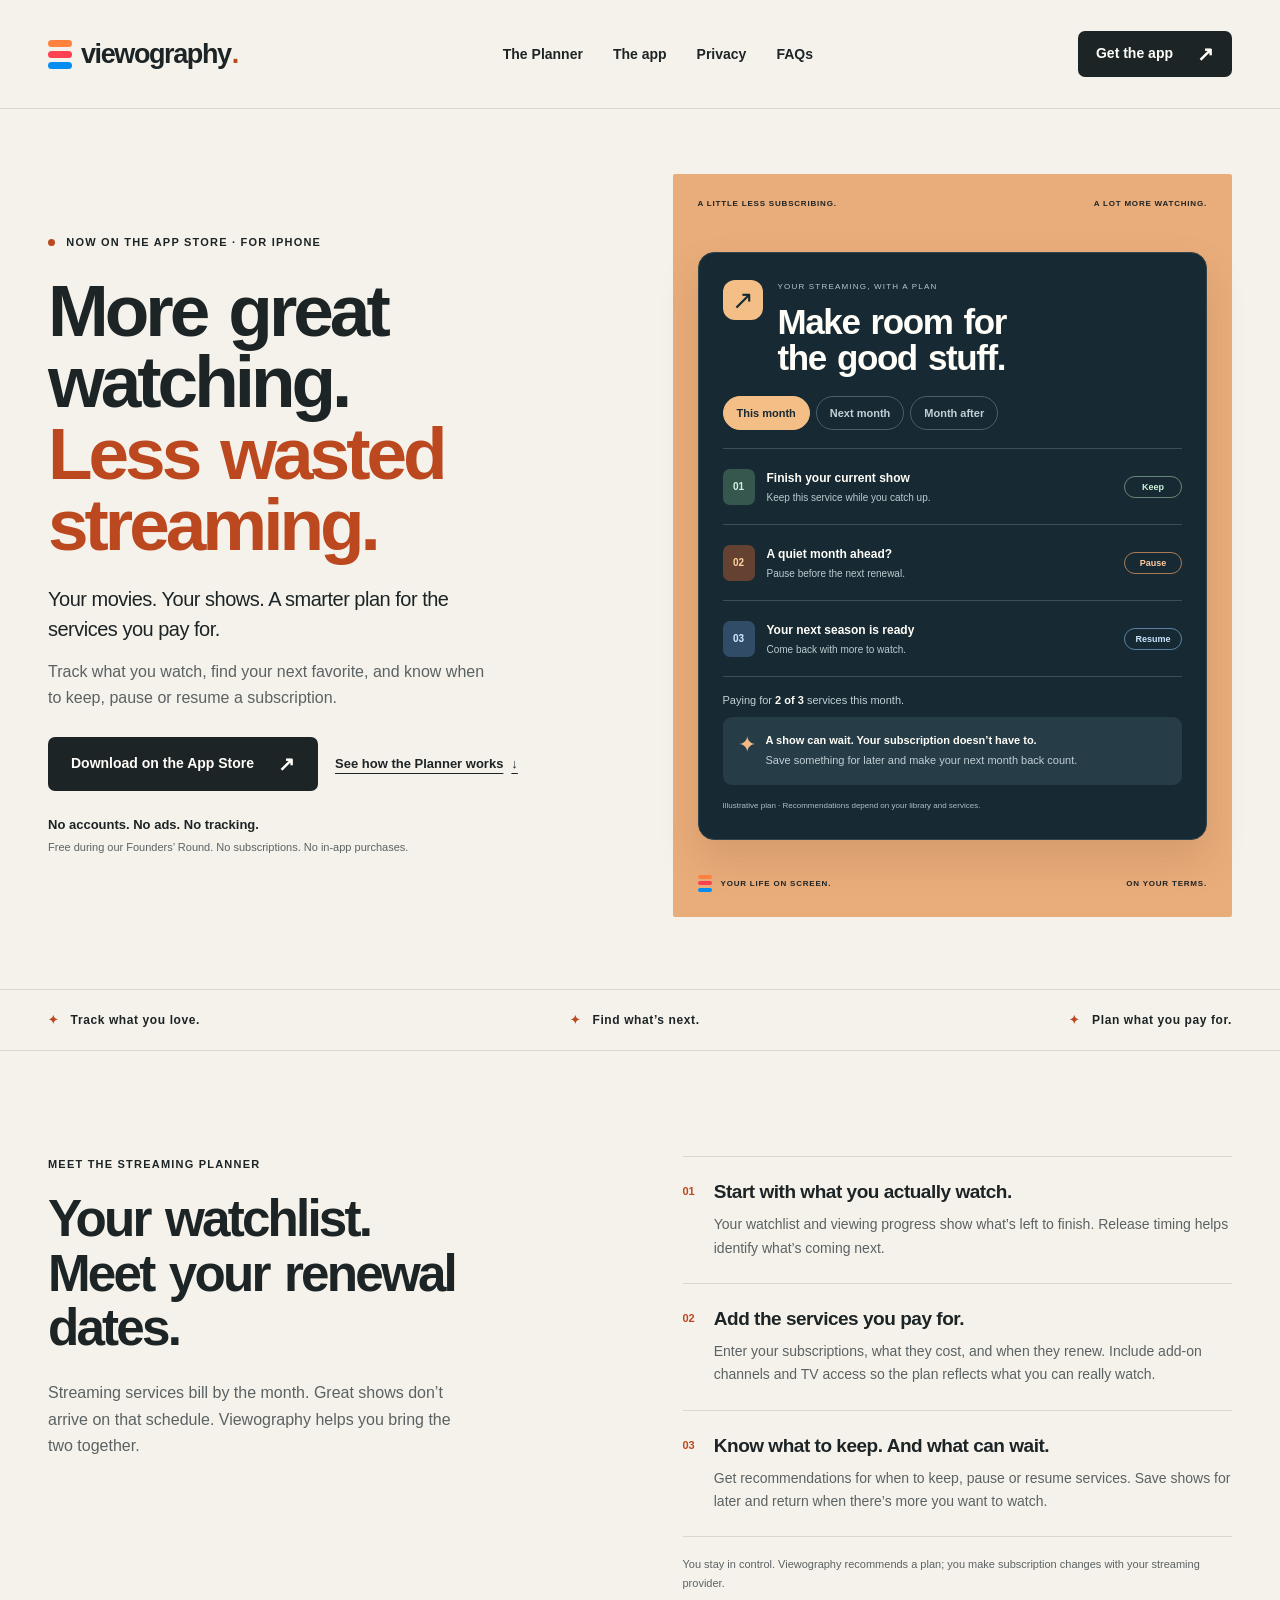
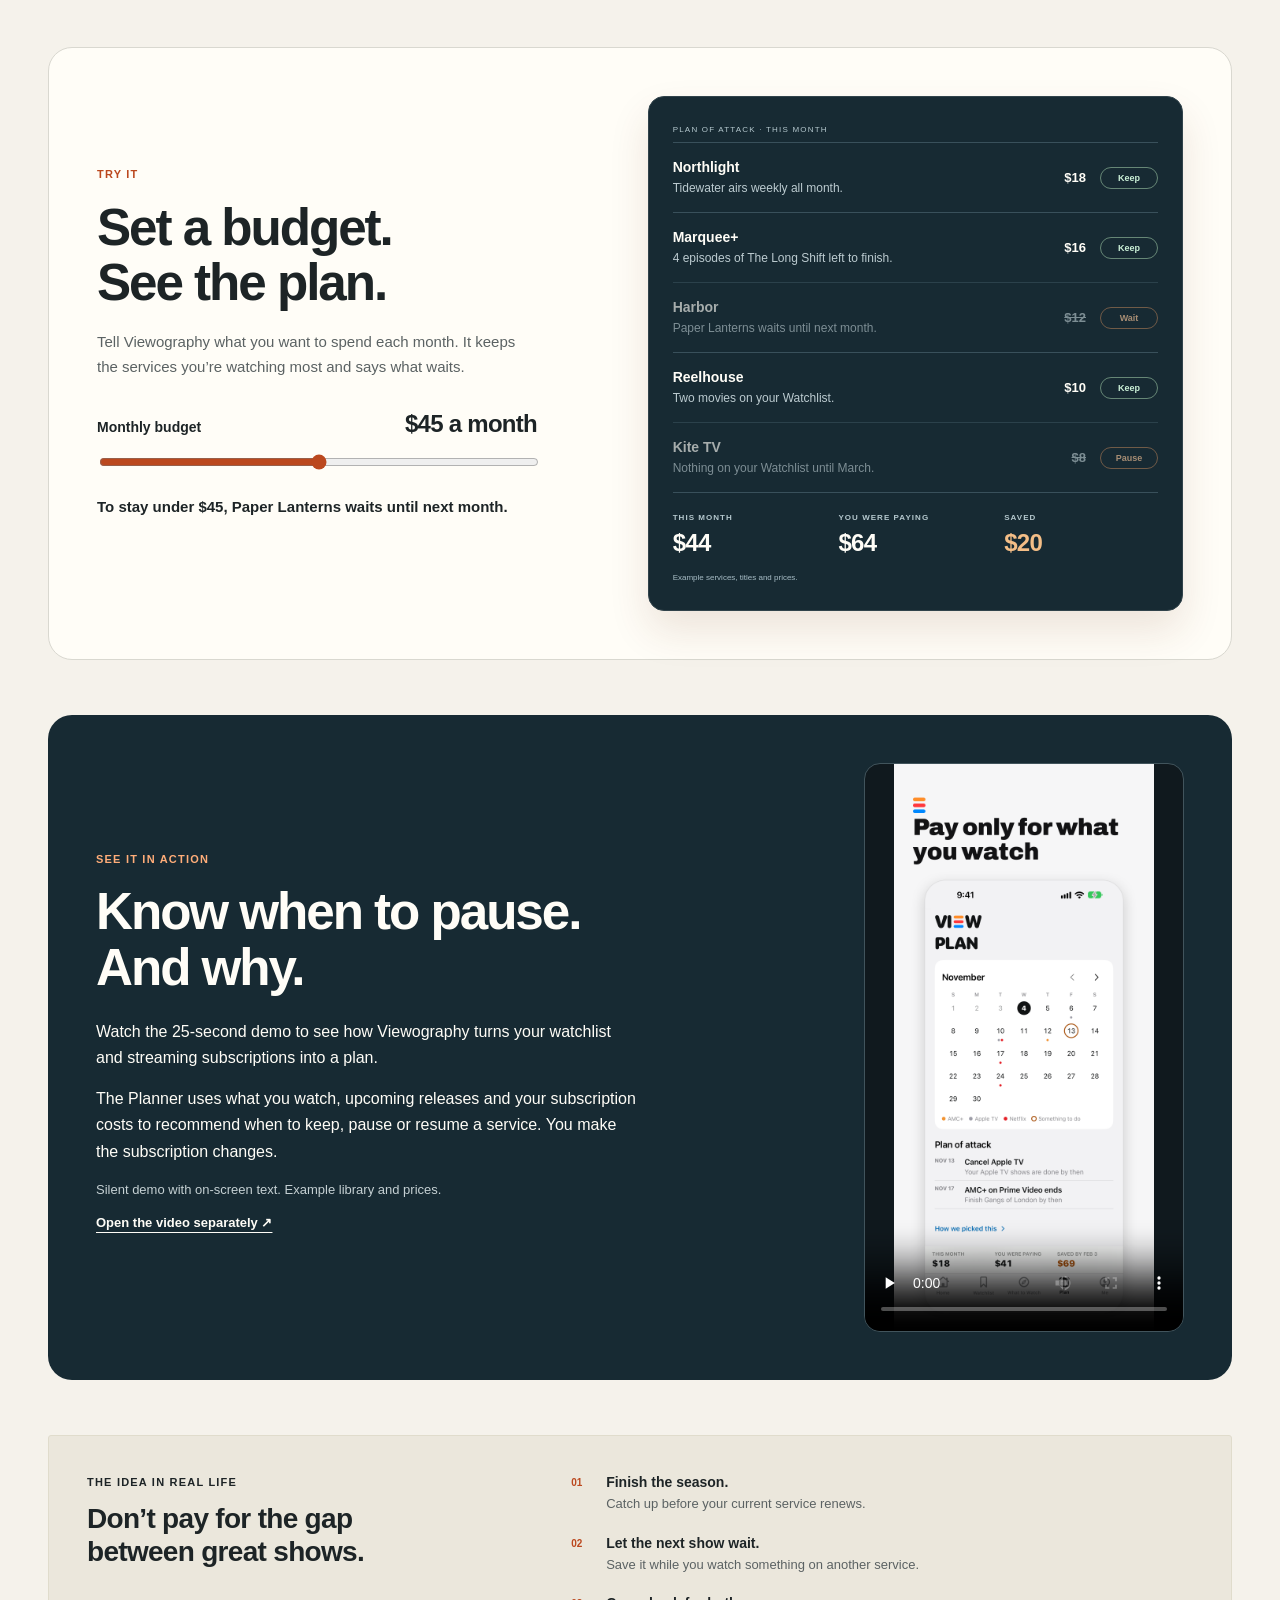
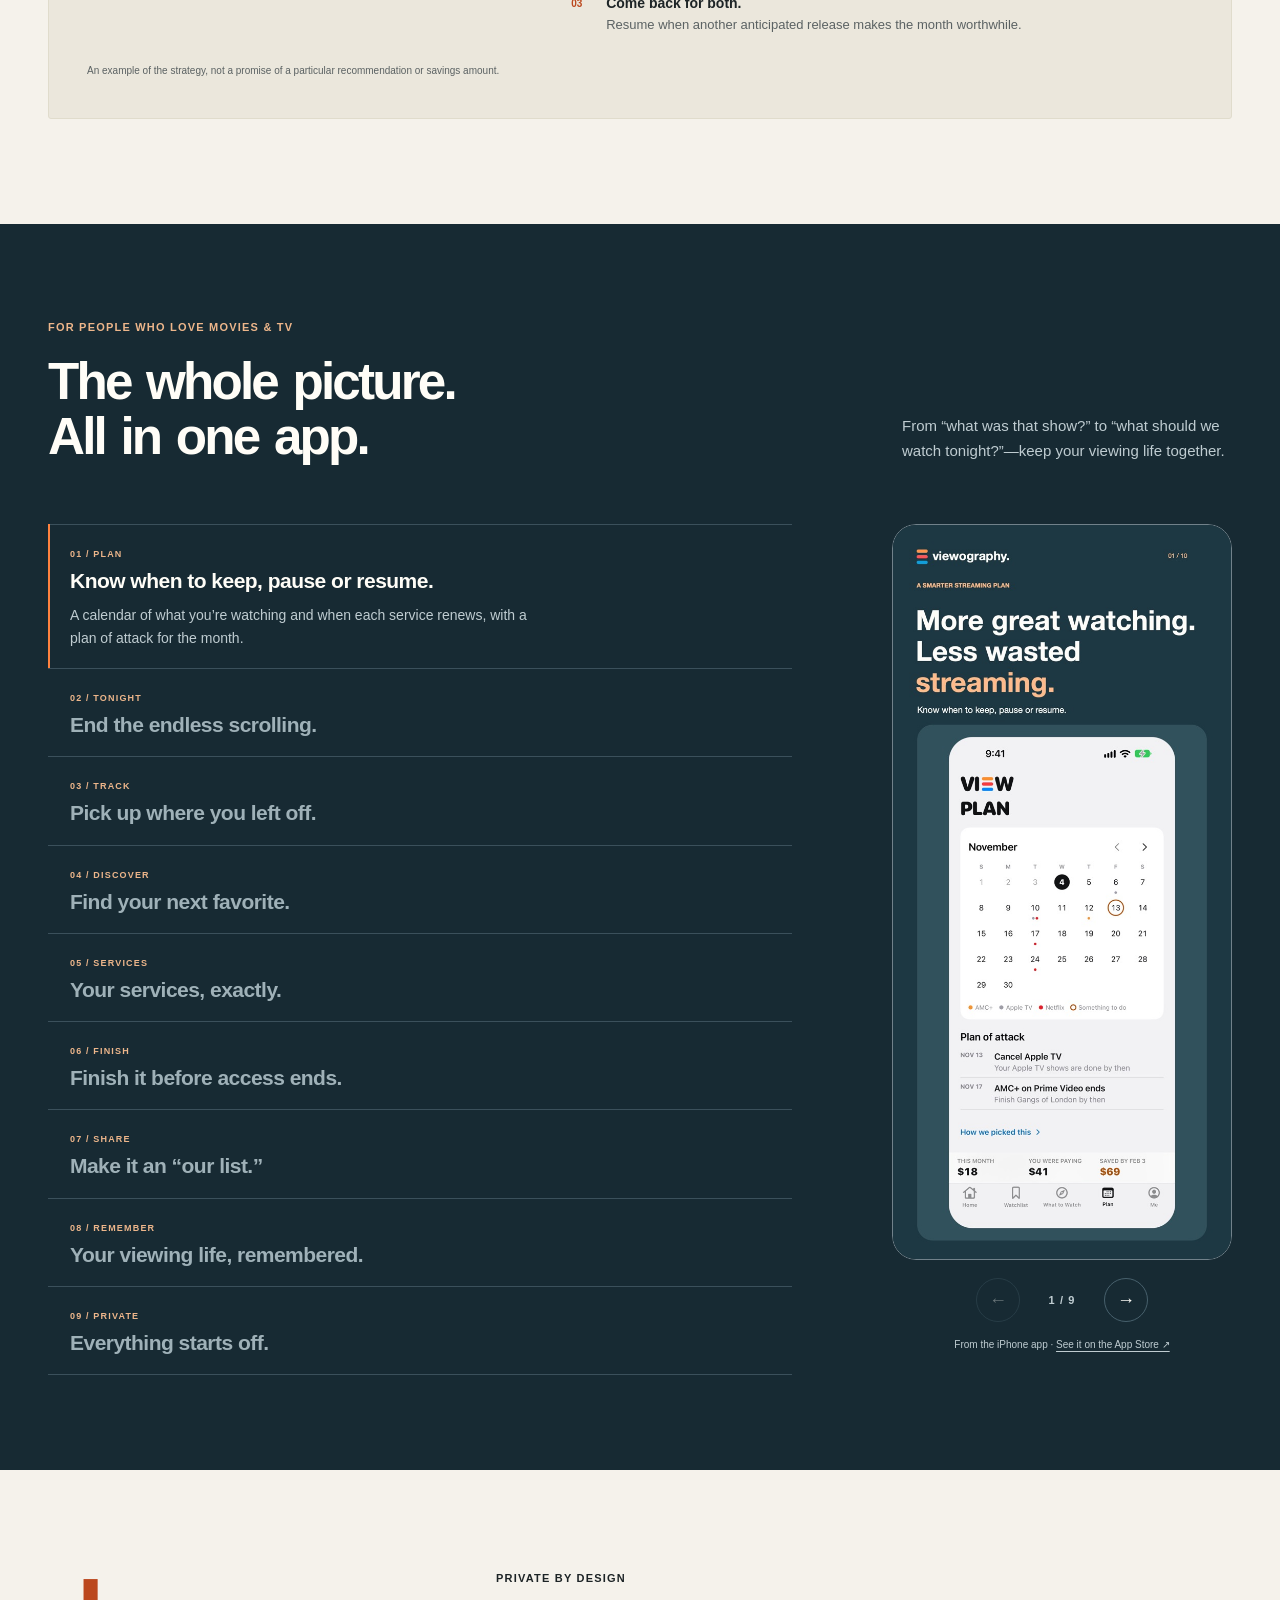
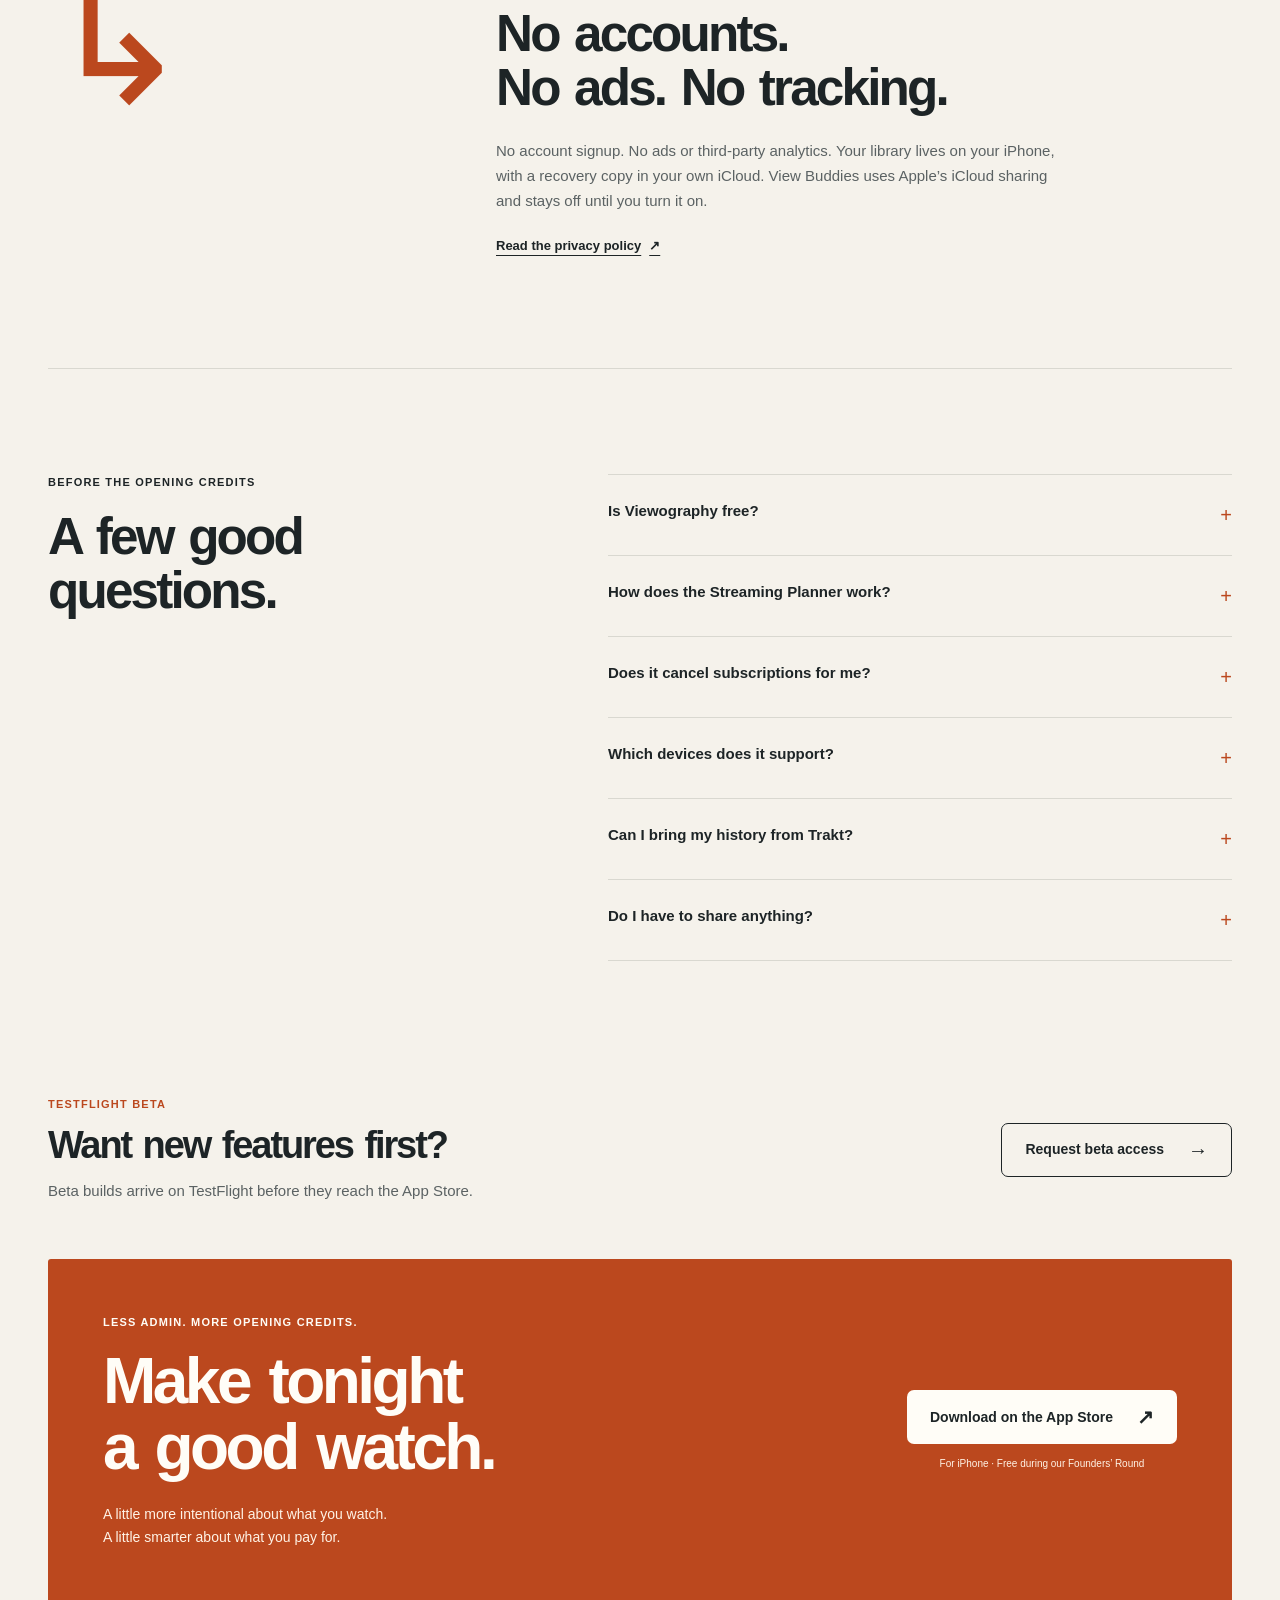
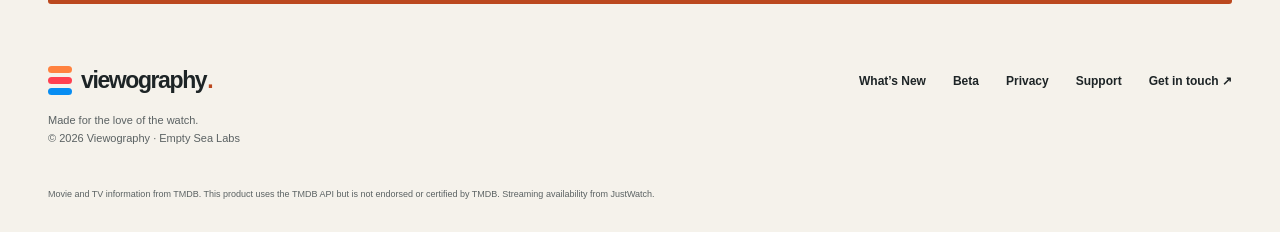
==== commit 70f53653: "Merge pull request #24 from EmptySeaLabs/beta-request Beta request page and homepage strip; Home wor" ====
--- a/index.html
+++ b/index.html
@@ -62,11 +62,18 @@
     </div>
   </section>
   <div class="promise-strip"><div class="wrap"><span>Track what you love.</span><span>Find what’s next.</span><span>Plan what you pay for.</span></div></div>
-  <section id="planner" class="section wrap planner-section" aria-labelledby="budget-title">
-      <div class="budget-demo" data-budget>
+  <section id="planner" class="section wrap planner-section" aria-labelledby="planner-title">
+    <div class="section-intro"><p class="eyebrow">MEET THE STREAMING PLANNER</p><h2 id="planner-title">Your watchlist.<br>Meet your renewal dates.</h2><p>Streaming services bill by the month. Great shows don’t arrive on that schedule. Viewography helps you bring the two together.</p></div>
+    <div class="planner-explanation">
+      <div class="numbered-step"><span>01</span><div><h3>Start with what you actually watch.</h3><p>Your watchlist and viewing progress show what’s left to finish. Release timing helps identify what’s coming next.</p></div></div>
+      <div class="numbered-step"><span>02</span><div><h3>Add the services you pay for.</h3><p>Enter your subscriptions, what they cost, and when they renew. Include add-on channels and TV access so the plan reflects what you can really watch.</p></div></div>
+      <div class="numbered-step"><span>03</span><div><h3>Know what to keep. And what can wait.</h3><p>Get recommendations for when to keep, pause or resume services. Save shows for later and return when there’s more you want to watch.</p></div></div>
+      <p class="control-note">You stay in control. Viewography recommends a plan; you make subscription changes with your streaming provider.</p>
+    </div>
+      <div class="budget-demo" data-budget aria-labelledby="budget-title">
         <div class="budget-copy">
           <p class="eyebrow">TRY IT</p>
-          <h2 id="budget-title">Set a budget.<br>See the plan.</h2>
+          <h3 id="budget-title">Set a budget.<br>See the plan.</h3>
           <p>Tell Viewography what you want to spend each month. It keeps the services you’re watching most and says what waits.</p>
           <div class="budget-control" hidden>
             <label for="budget-range">Monthly budget <output id="budget-out" for="budget-range">$45 a month</output></label>
@@ -90,7 +97,7 @@
           <div id="planner-demo" class="planner-demo" aria-labelledby="demo-title">
         <div class="demo-copy">
           <p class="eyebrow">SEE IT IN ACTION</p>
-          <h2 id="demo-title">Know when to pause.<br>And why.</h2>
+          <h3 id="demo-title">Know when to pause.<br>And why.</h3>
           <p>Watch the 25-second demo to see how Viewography turns your watchlist and streaming subscriptions into a plan.</p>
           <p id="demo-description">The Planner uses what you watch, upcoming releases and your subscription costs to recommend when to keep, pause or resume a service. You make the subscription changes.</p>
           <p class="demo-note">Silent demo with on-screen text. Example library and prices.</p>
@@ -101,6 +108,11 @@
           <p><a href="/assets/Viewography-Plan-Reel-v2.mp4">Watch the Streaming Planner demo</a>.</p>
         </video>
       </div>
+      <aside class="scenario" aria-labelledby="scenario-title">
+      <div><p class="eyebrow">THE IDEA IN REAL LIFE</p><h3 id="scenario-title">Don’t pay for the gap<br>between great shows.</h3></div>
+      <ol><li><strong>Finish the season.</strong><span>Catch up before your current service renews.</span></li><li><strong>Let the next show wait.</strong><span>Save it while you watch something on another service.</span></li><li><strong>Come back for both.</strong><span>Resume when another anticipated release makes the month worthwhile.</span></li></ol>
+      <p>An example of the strategy, not a promise of a particular recommendation or savings amount.</p>
+    </aside>
   </section>
   <section id="features" class="app-section" aria-labelledby="features-title"><div class="wrap">
     <div class="app-heading"><div><p class="eyebrow">FOR PEOPLE WHO LOVE MOVIES & TV</p><h2 id="features-title">The whole picture.<br>All in one app.</h2></div><p>From “what was that show?” to “what should we watch tonight?”—keep your viewing life together.</p></div>
--- a/launch.css
+++ b/launch.css
@@ -15,7 +15,7 @@
 .planner-demo{grid-column:1/-1;display:grid;grid-template-columns:minmax(0,1fr) minmax(0,320px);align-items:center;gap:48px;padding:48px;background:var(--navy);color:var(--white);border-radius:24px;scroll-margin-top:100px}
 .demo-copy{max-width:540px}
 .planner-demo .eyebrow{color:#ffad79}
-.demo-copy h2{font-size:clamp(32px,4vw,52px);line-height:1.08;letter-spacing:-.04em;margin:16px 0 24px}
+.demo-copy h3{font-size:clamp(32px,4vw,52px);line-height:1.08;letter-spacing:-.04em;margin:16px 0 24px}
 .demo-copy p{line-height:1.65}
 .demo-copy p+p{margin-top:14px}
 .demo-copy .demo-note{font-size:13px;color:#c5d0d3}
@@ -55,7 +55,7 @@
 
 .budget-demo{grid-column:1/-1;display:grid;grid-template-columns:minmax(0,1fr) minmax(0,1.1fr);gap:48px 64px;align-items:center;background:var(--white);border:1px solid var(--line);border-radius:24px;padding:48px}
 .budget-demo .eyebrow{color:var(--orange)}
-.budget-copy h2{font-size:clamp(32px,4vw,52px);line-height:1.08;letter-spacing:-.04em;margin:16px 0 20px}
+.budget-copy h3{font-size:clamp(32px,4vw,52px);line-height:1.08;letter-spacing:-.04em;margin:16px 0 20px}
 .budget-copy>p:not(.eyebrow):not(.budget-line){font-size:15px;color:var(--muted);max-width:440px}
 .budget-control{margin-top:30px;max-width:440px}
 .budget-control label{display:flex;justify-content:space-between;align-items:baseline;gap:16px;font-size:14px;font-weight:650}
@@ -136,4 +136,3 @@
 .button-outline:hover span{transform:translateX(4px)}
 .faq-section{padding-bottom:80px}
 @media(max-width:760px){.beta-strip{padding-block:40px}.faq-section{padding-bottom:50px}}
-.budget-copy h2,.demo-copy h2{word-spacing:normal}
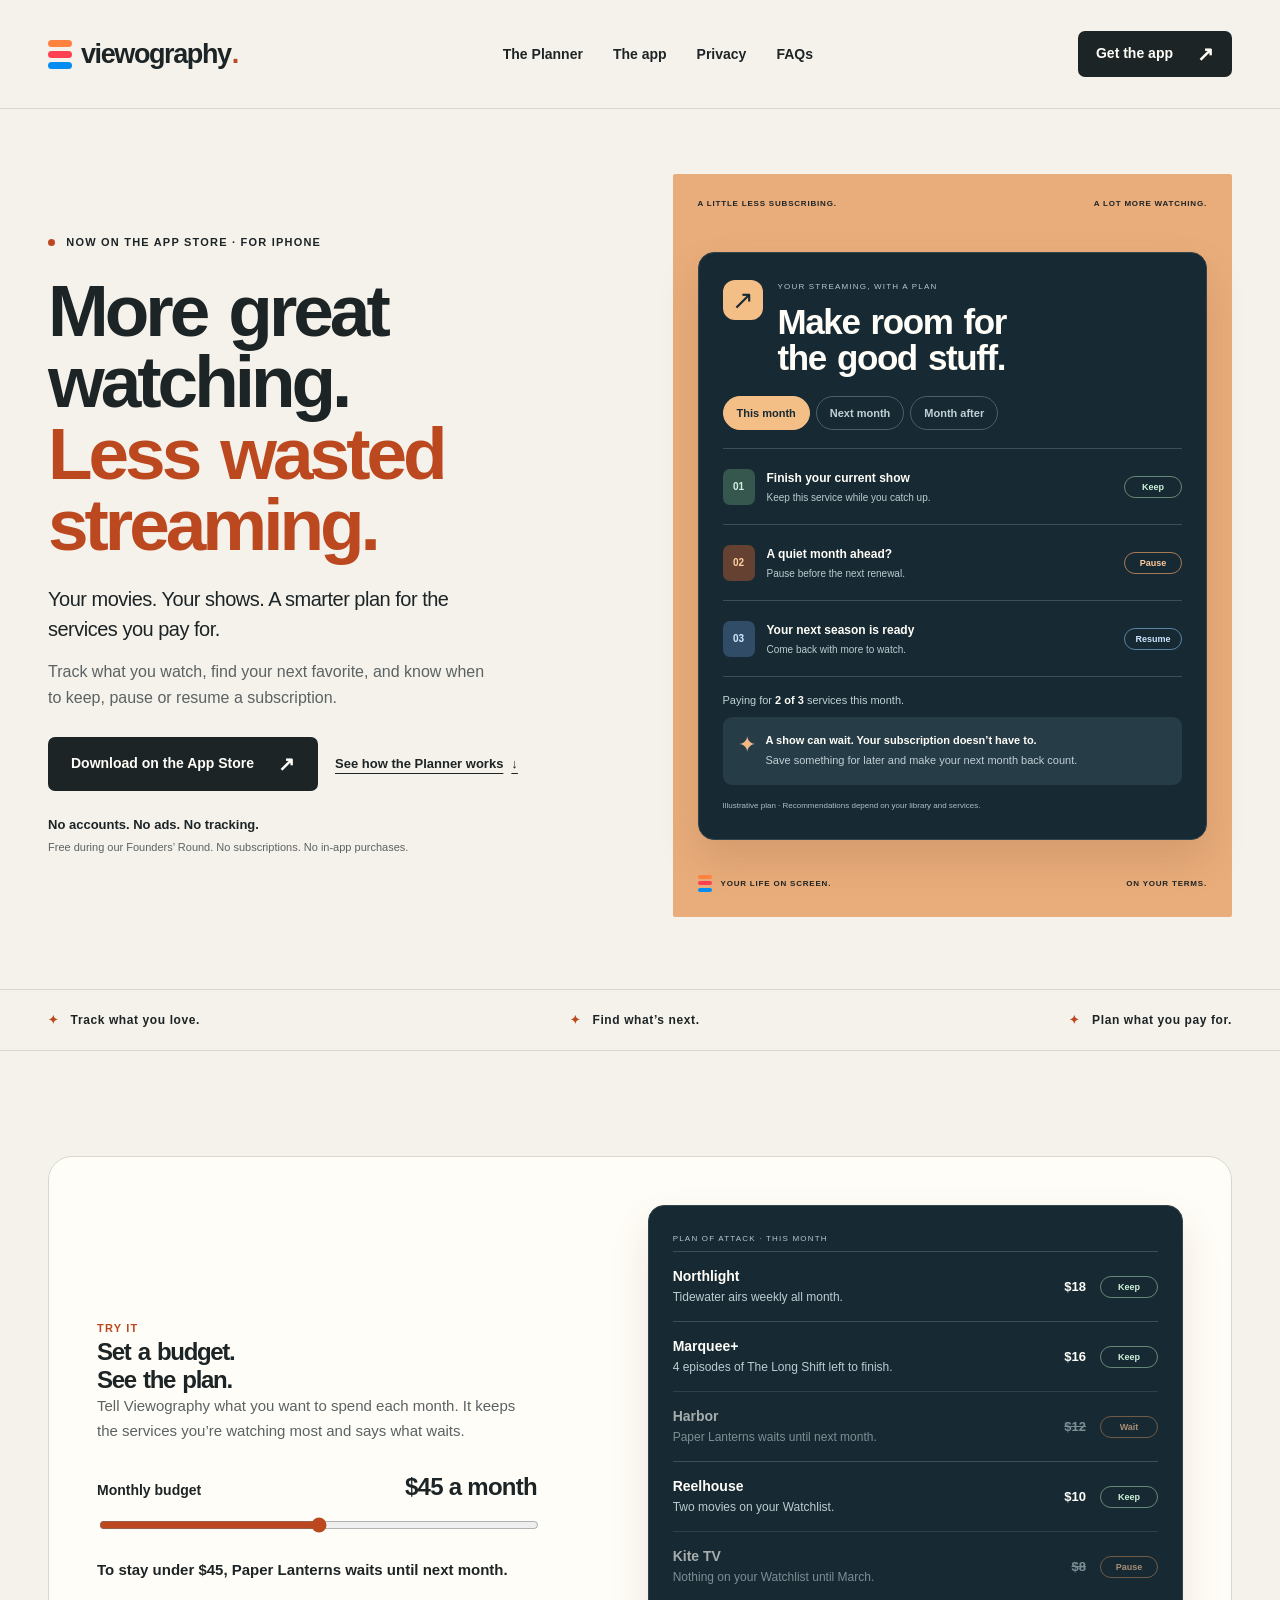
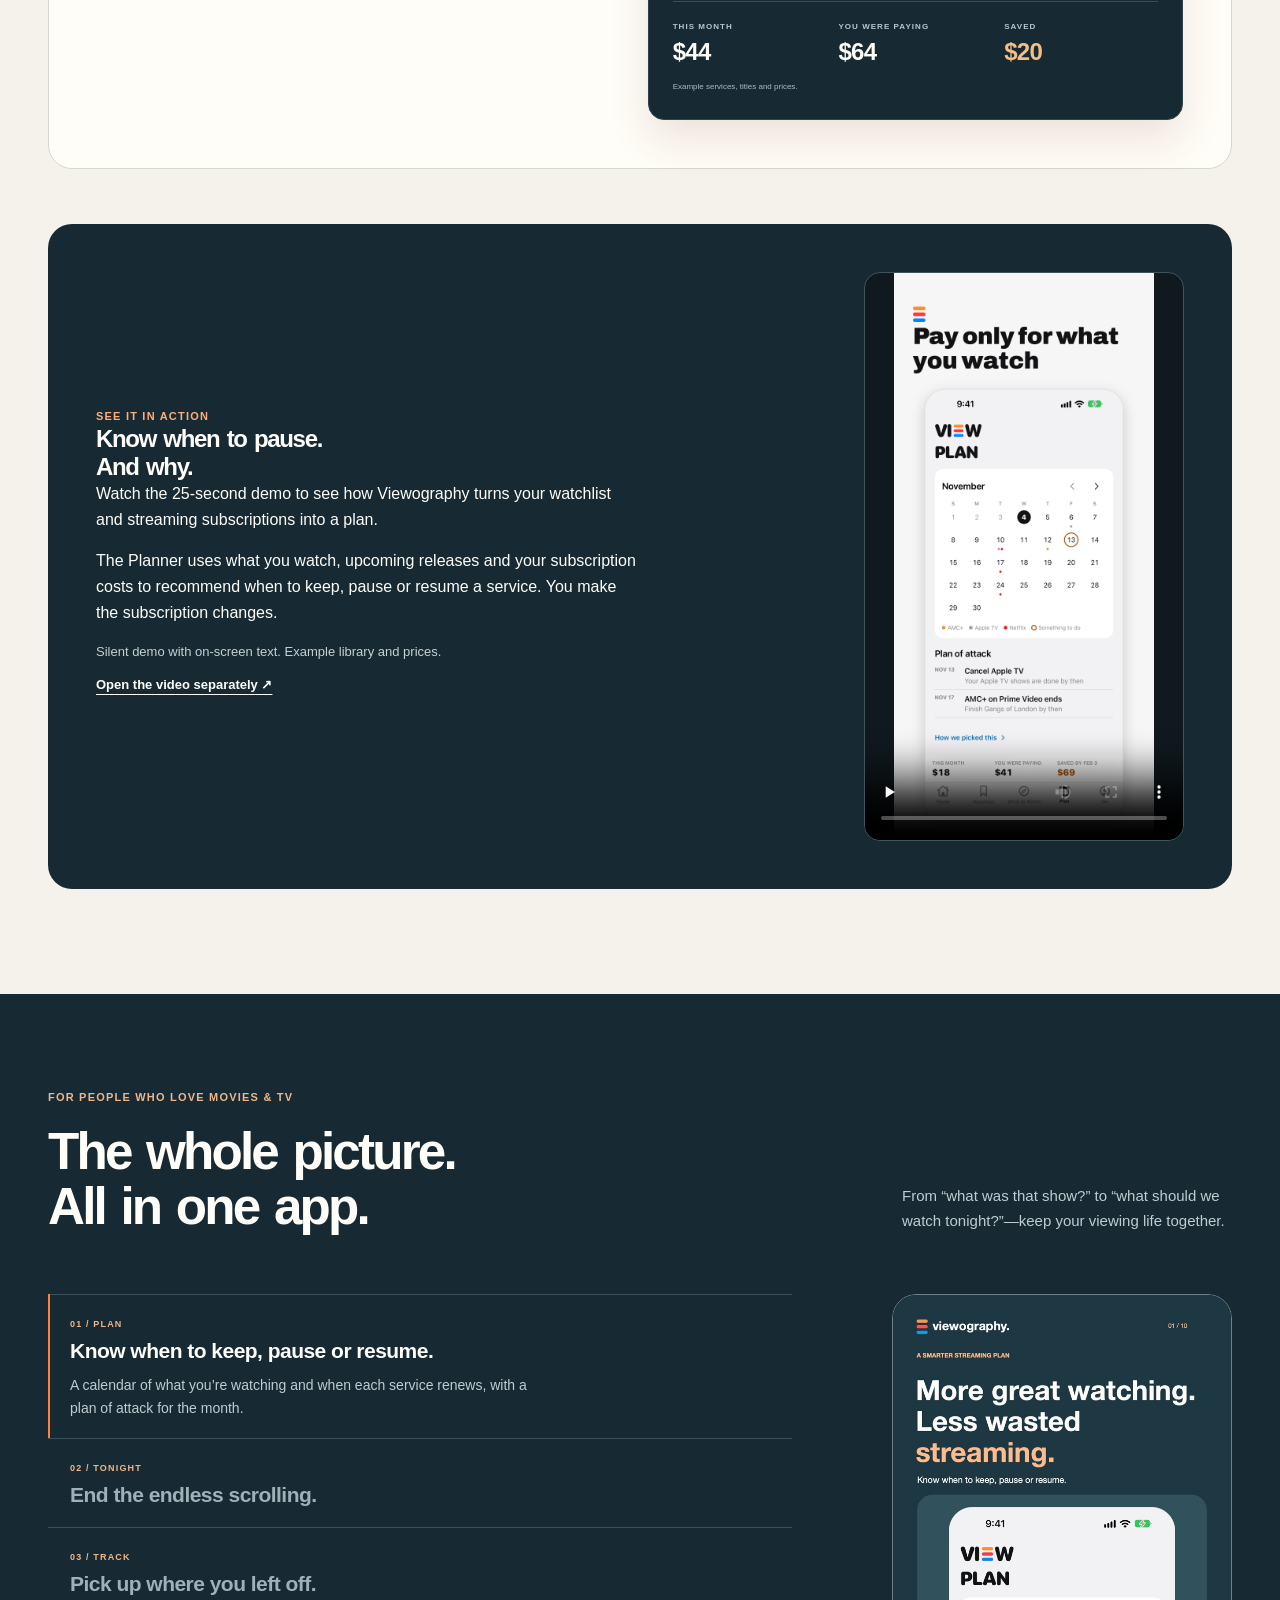
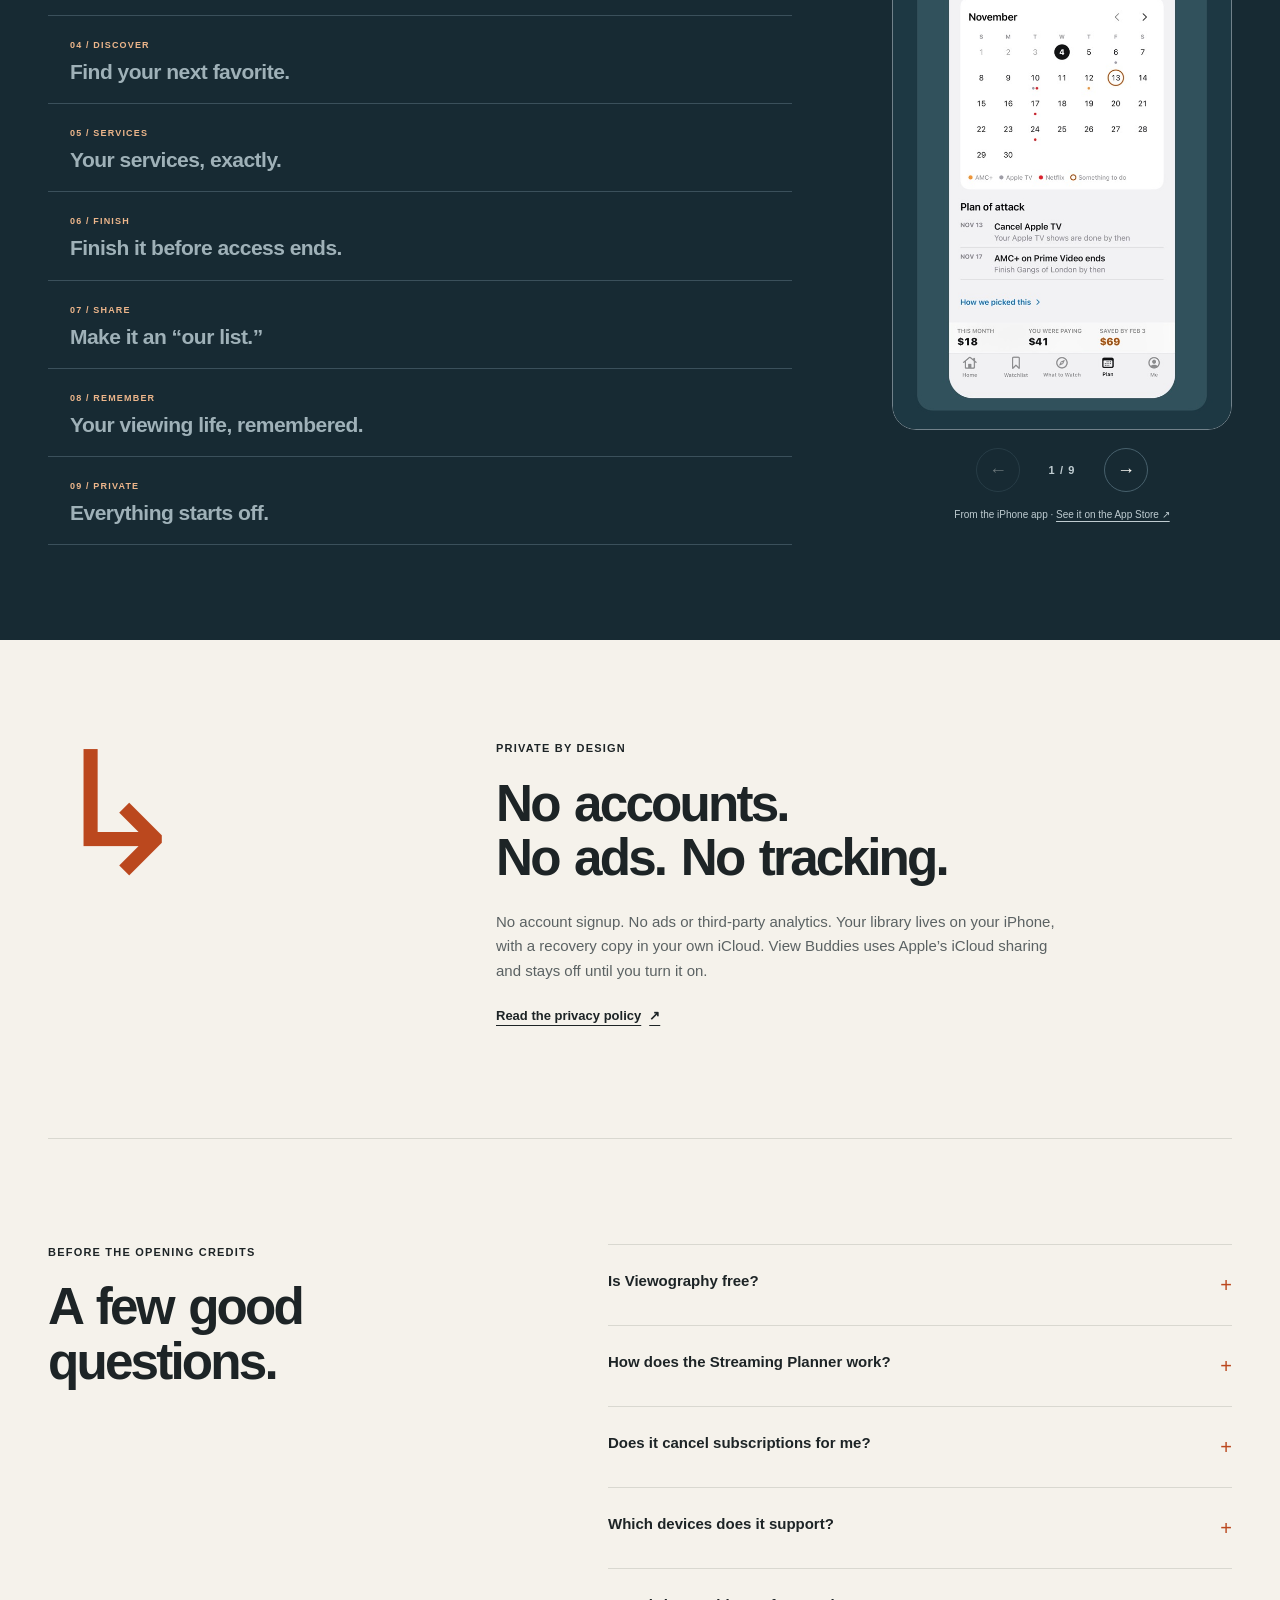
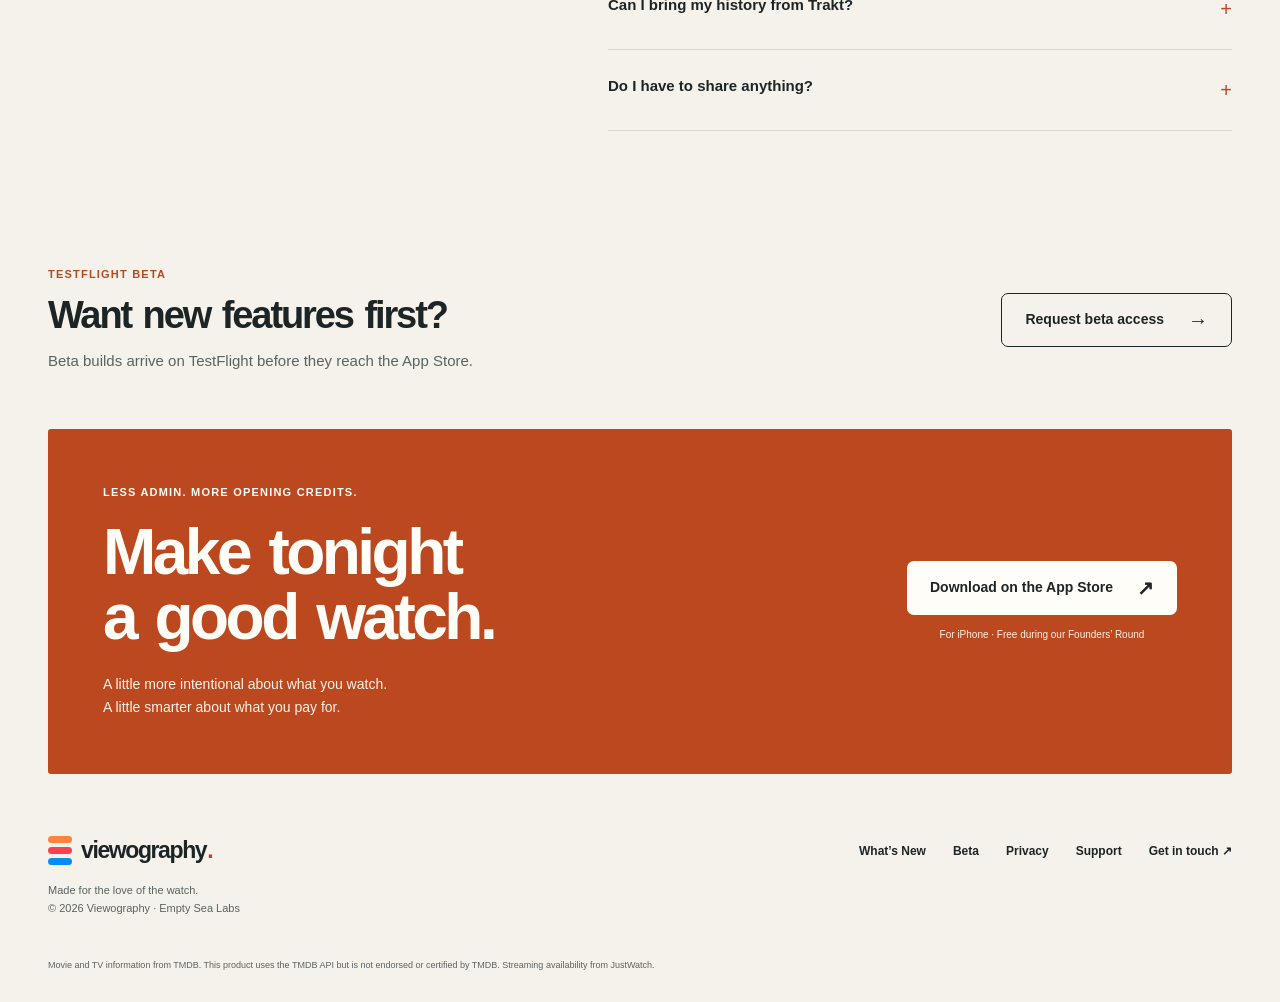
==== commit 8ae58341: "Stylesheet and script links move to v=5 Co-Authored-By: Claude Fable 5.2 <noreply@anthropic.com>" ====
--- a/index.html
+++ b/index.html
@@ -22,9 +22,9 @@
   <meta name="twitter:image" content="https://viewography.app/assets/social-card.png">
   <meta name="apple-itunes-app" content="app-id=6814292849">
   <link rel="icon" href="/assets/favicon.svg" type="image/svg+xml">
-  <link rel="stylesheet" href="/launch.css?v=4">
+  <link rel="stylesheet" href="/launch.css?v=5">
   <script>document.documentElement.classList.add("js")</script>
-  <script src="/site.js?v=4" defer></script>
+  <script src="/site.js?v=5" defer></script>
   <script type="application/ld+json">
   {"@context":"https://schema.org","@graph":[{"@type":"SoftwareApplication","@id":"https://viewography.app/#app","name":"Viewography: TV & Movies","url":"https://viewography.app/","applicationCategory":"EntertainmentApplication","operatingSystem":"iOS 27.0 or later","downloadUrl":"https://apps.apple.com/app/id6814292849","description":"An iPhone app for tracking movies and TV, discovering what to watch, and planning when to keep, pause or resume streaming services.","offers":{"@type":"Offer","price":"0","priceCurrency":"USD","description":"Every feature is free during the Founders' Round."},"publisher":{"@type":"Organization","name":"Empty Sea Labs","url":"https://emptysealabs.com/"}},{"@type":"WebSite","@id":"https://viewography.app/#website","name":"Viewography","url":"https://viewography.app/"}]}
   </script>
@@ -62,18 +62,11 @@
     </div>
   </section>
   <div class="promise-strip"><div class="wrap"><span>Track what you love.</span><span>Find what’s next.</span><span>Plan what you pay for.</span></div></div>
-  <section id="planner" class="section wrap planner-section" aria-labelledby="planner-title">
-    <div class="section-intro"><p class="eyebrow">MEET THE STREAMING PLANNER</p><h2 id="planner-title">Your watchlist.<br>Meet your renewal dates.</h2><p>Streaming services bill by the month. Great shows don’t arrive on that schedule. Viewography helps you bring the two together.</p></div>
-    <div class="planner-explanation">
-      <div class="numbered-step"><span>01</span><div><h3>Start with what you actually watch.</h3><p>Your watchlist and viewing progress show what’s left to finish. Release timing helps identify what’s coming next.</p></div></div>
-      <div class="numbered-step"><span>02</span><div><h3>Add the services you pay for.</h3><p>Enter your subscriptions, what they cost, and when they renew. Include add-on channels and TV access so the plan reflects what you can really watch.</p></div></div>
-      <div class="numbered-step"><span>03</span><div><h3>Know what to keep. And what can wait.</h3><p>Get recommendations for when to keep, pause or resume services. Save shows for later and return when there’s more you want to watch.</p></div></div>
-      <p class="control-note">You stay in control. Viewography recommends a plan; you make subscription changes with your streaming provider.</p>
-    </div>
-      <div class="budget-demo" data-budget aria-labelledby="budget-title">
+  <section id="planner" class="section wrap planner-section" aria-labelledby="budget-title">
+      <div class="budget-demo" data-budget>
         <div class="budget-copy">
           <p class="eyebrow">TRY IT</p>
-          <h3 id="budget-title">Set a budget.<br>See the plan.</h3>
+          <h2 id="budget-title">Set a budget.<br>See the plan.</h2>
           <p>Tell Viewography what you want to spend each month. It keeps the services you’re watching most and says what waits.</p>
           <div class="budget-control" hidden>
             <label for="budget-range">Monthly budget <output id="budget-out" for="budget-range">$45 a month</output></label>
@@ -97,7 +90,7 @@
           <div id="planner-demo" class="planner-demo" aria-labelledby="demo-title">
         <div class="demo-copy">
           <p class="eyebrow">SEE IT IN ACTION</p>
-          <h3 id="demo-title">Know when to pause.<br>And why.</h3>
+          <h2 id="demo-title">Know when to pause.<br>And why.</h2>
           <p>Watch the 25-second demo to see how Viewography turns your watchlist and streaming subscriptions into a plan.</p>
           <p id="demo-description">The Planner uses what you watch, upcoming releases and your subscription costs to recommend when to keep, pause or resume a service. You make the subscription changes.</p>
           <p class="demo-note">Silent demo with on-screen text. Example library and prices.</p>
@@ -108,11 +101,6 @@
           <p><a href="/assets/Viewography-Plan-Reel-v2.mp4">Watch the Streaming Planner demo</a>.</p>
         </video>
       </div>
-      <aside class="scenario" aria-labelledby="scenario-title">
-      <div><p class="eyebrow">THE IDEA IN REAL LIFE</p><h3 id="scenario-title">Don’t pay for the gap<br>between great shows.</h3></div>
-      <ol><li><strong>Finish the season.</strong><span>Catch up before your current service renews.</span></li><li><strong>Let the next show wait.</strong><span>Save it while you watch something on another service.</span></li><li><strong>Come back for both.</strong><span>Resume when another anticipated release makes the month worthwhile.</span></li></ol>
-      <p>An example of the strategy, not a promise of a particular recommendation or savings amount.</p>
-    </aside>
   </section>
   <section id="features" class="app-section" aria-labelledby="features-title"><div class="wrap">
     <div class="app-heading"><div><p class="eyebrow">FOR PEOPLE WHO LOVE MOVIES & TV</p><h2 id="features-title">The whole picture.<br>All in one app.</h2></div><p>From “what was that show?” to “what should we watch tonight?”—keep your viewing life together.</p></div>
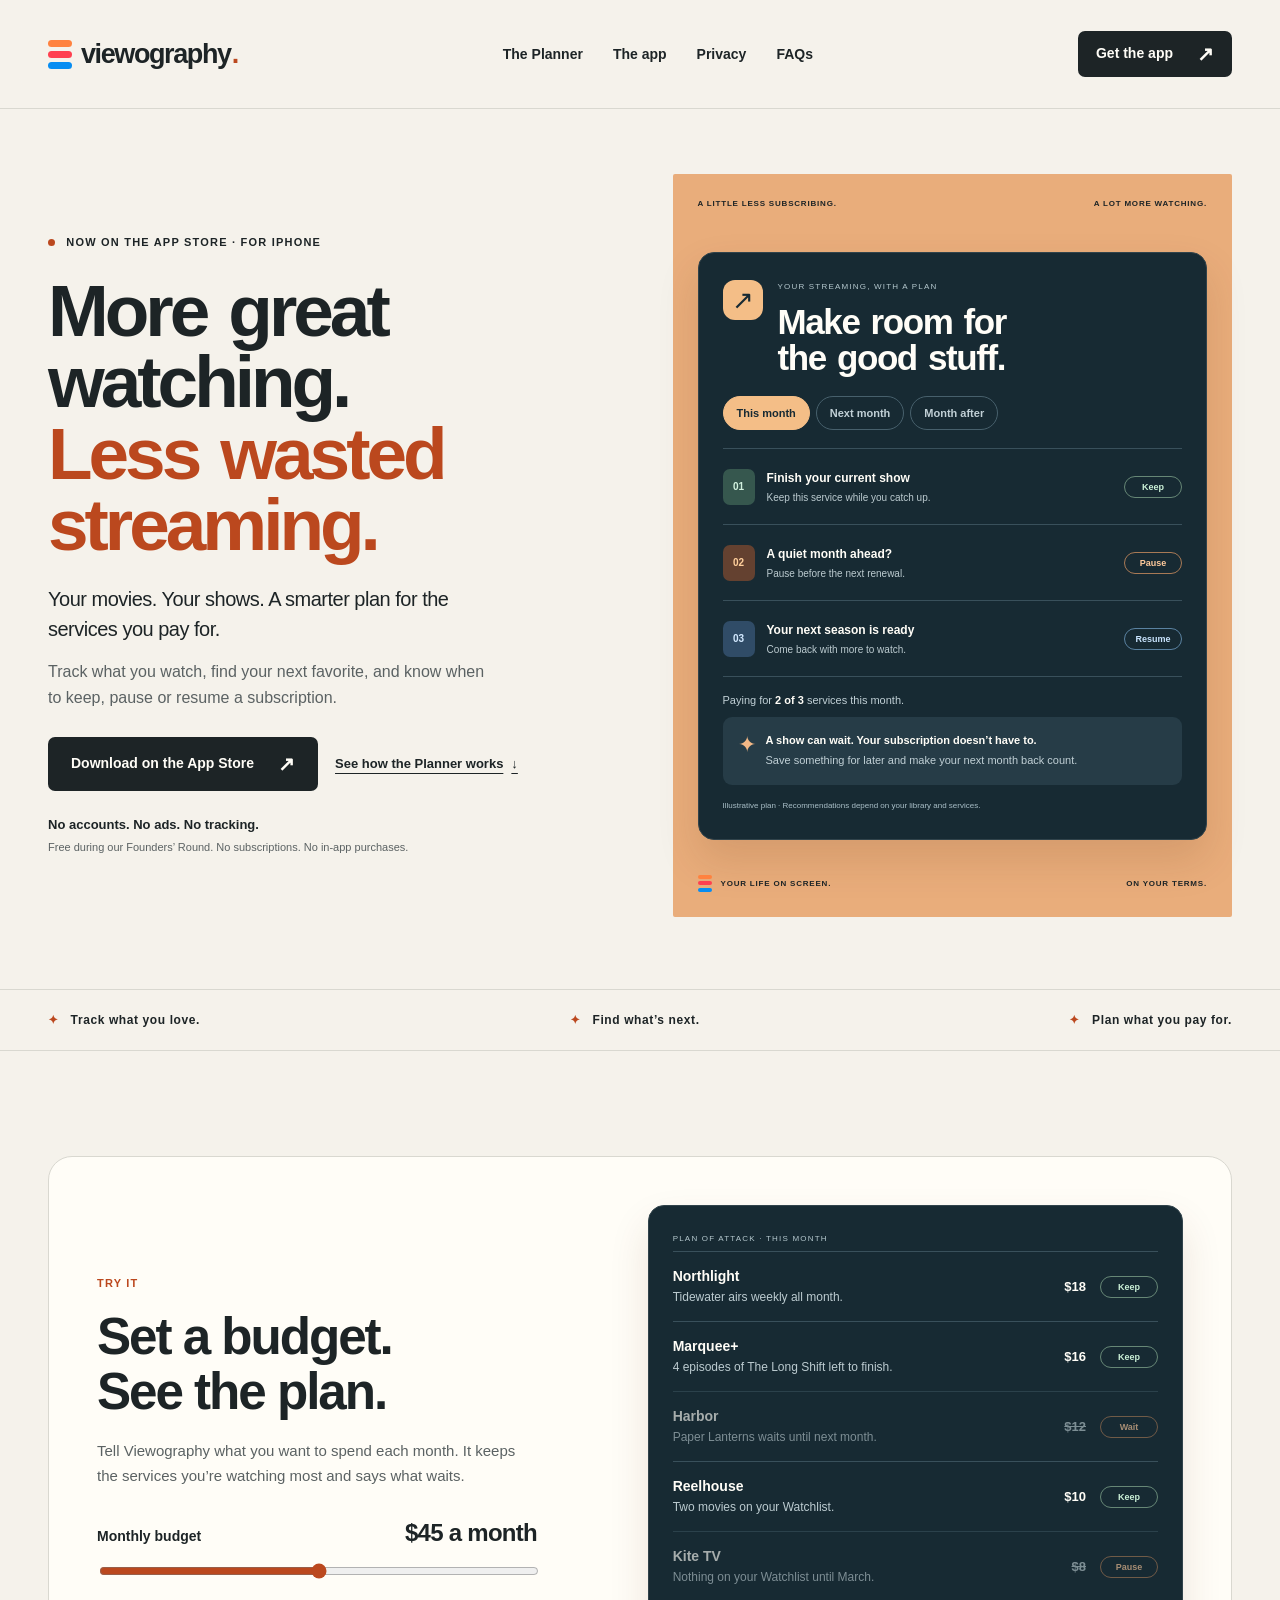
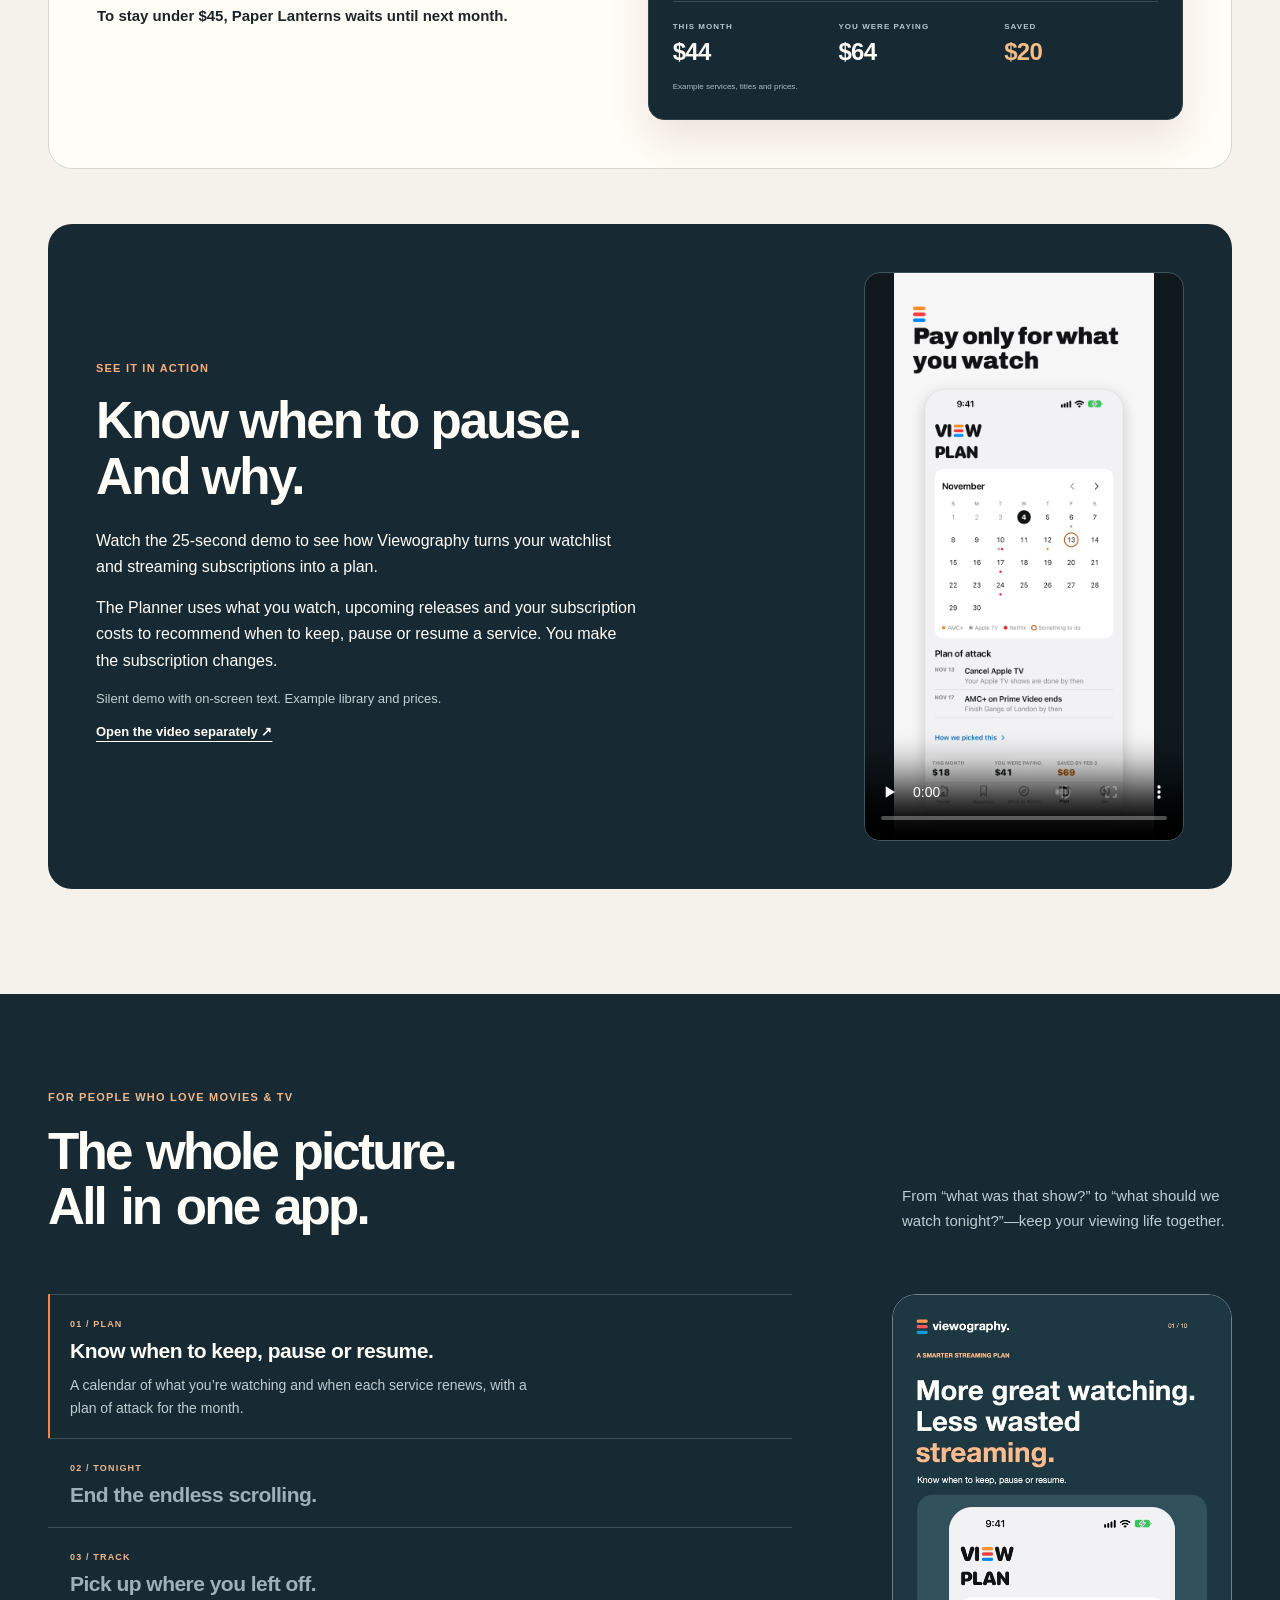
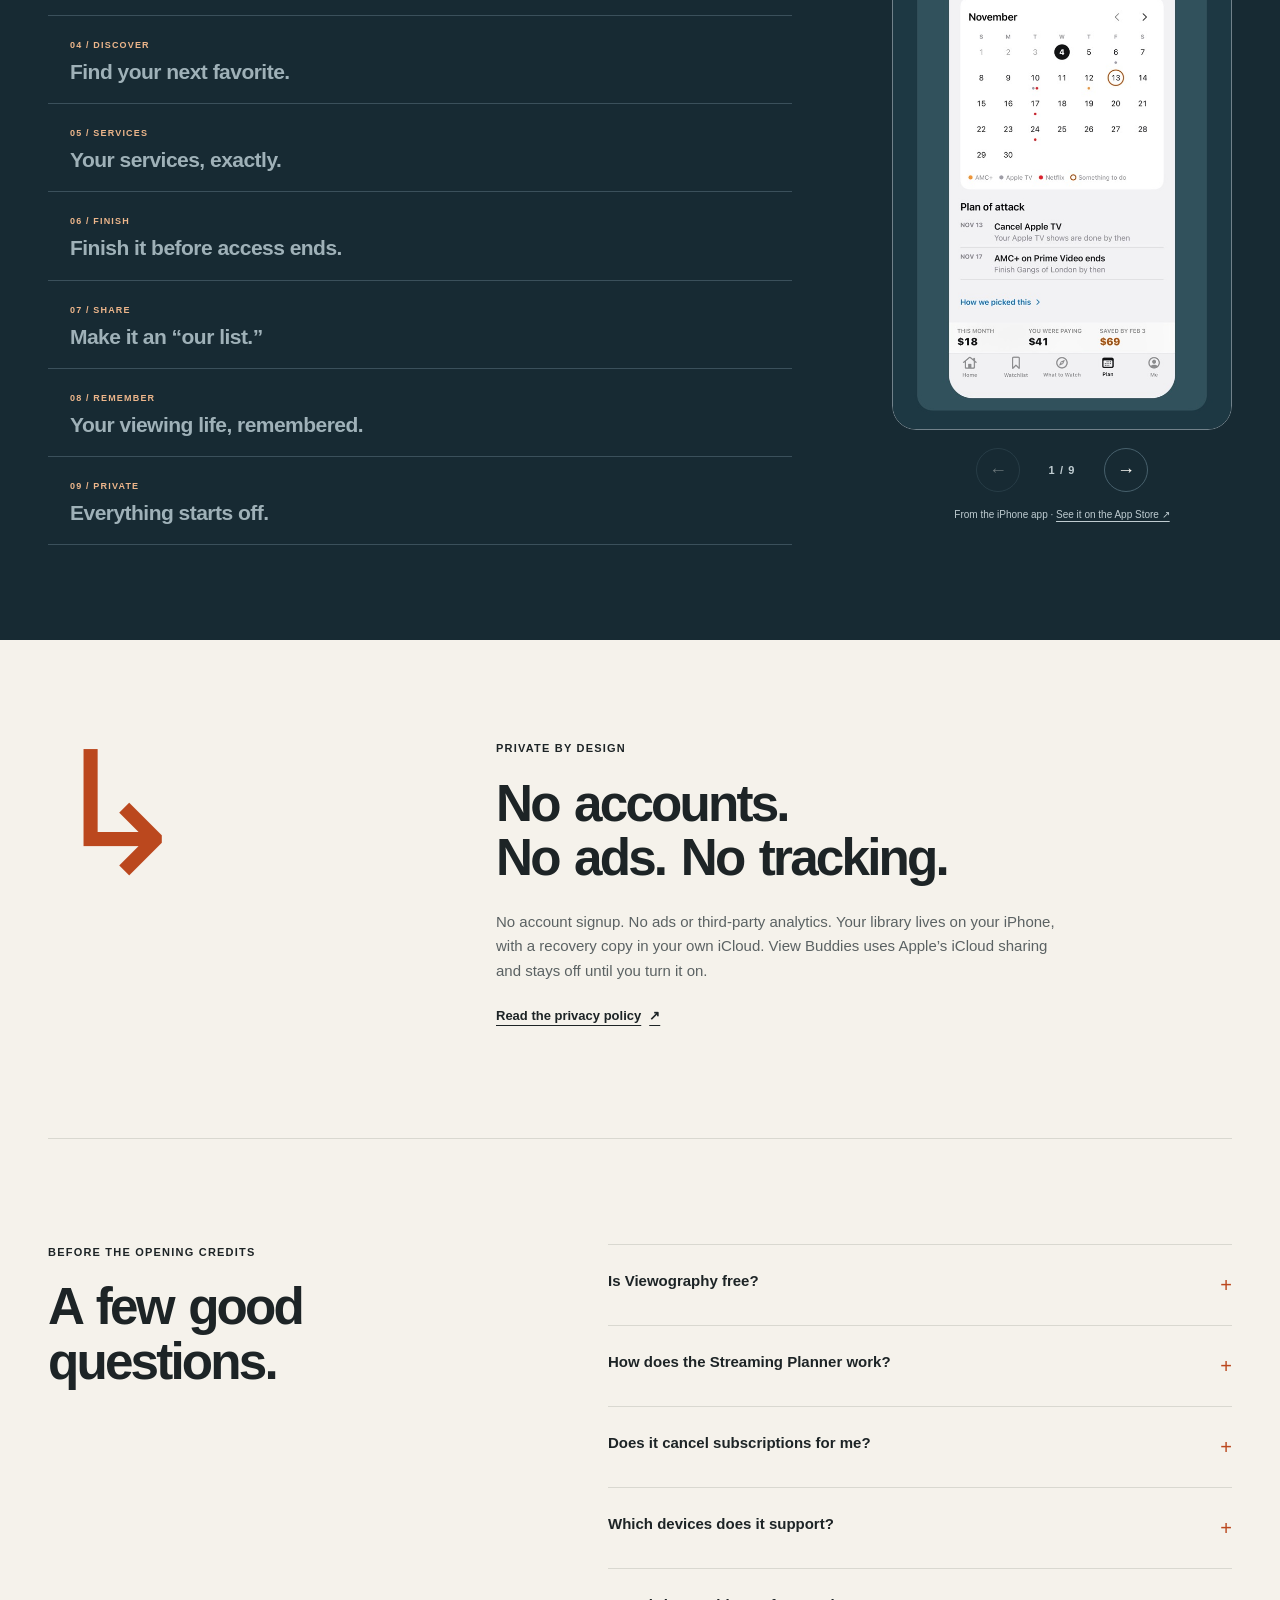
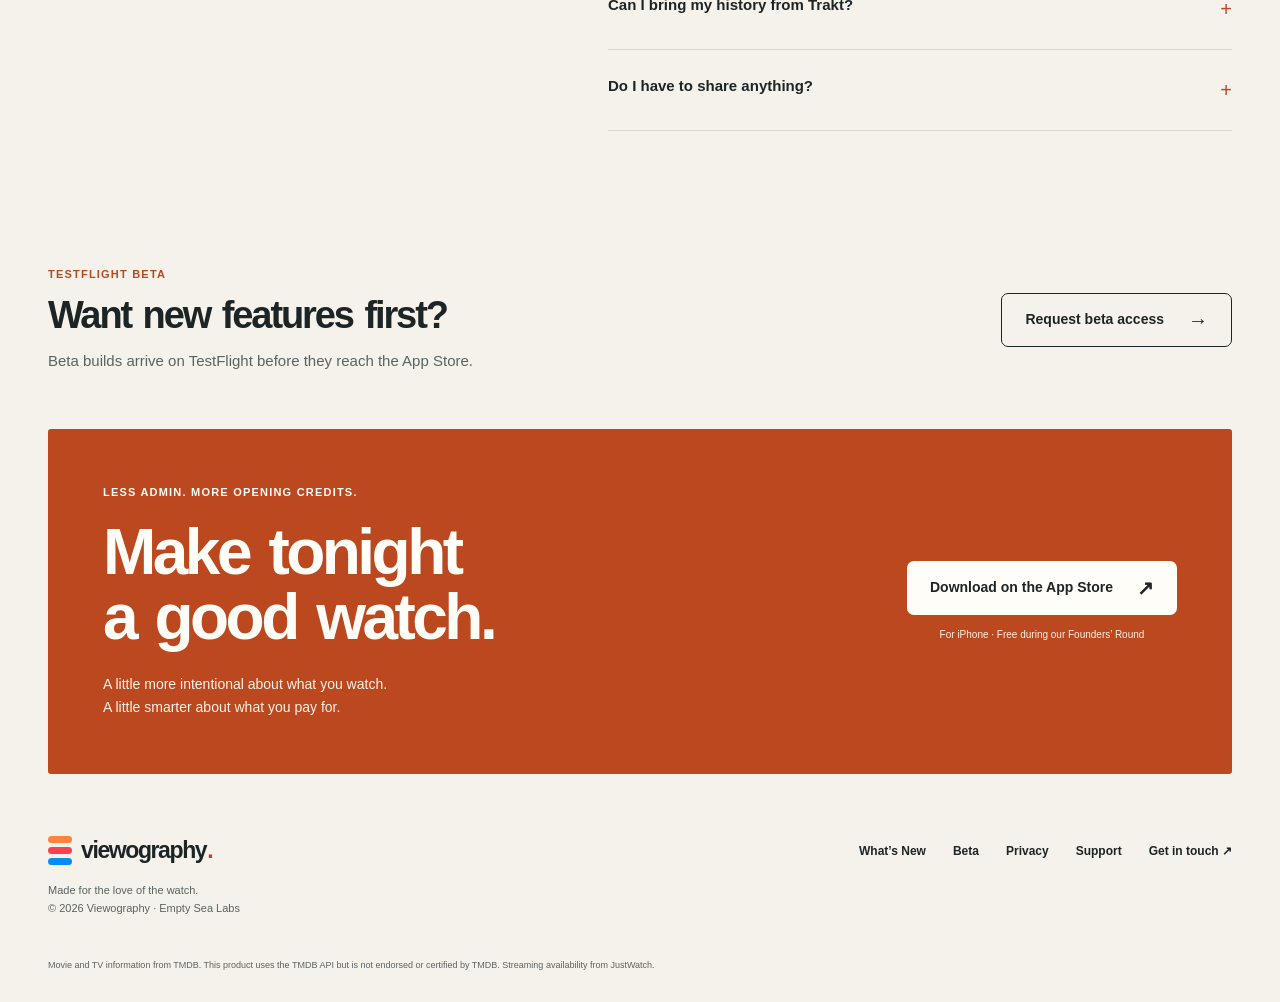
==== commit c95c04b6: "Beta requests saved on Cloudflare; Streaming this week on the home page - /api/beta (site Worker): T" ====
--- a/index.html
+++ b/index.html
@@ -22,9 +22,9 @@
   <meta name="twitter:image" content="https://viewography.app/assets/social-card.png">
   <meta name="apple-itunes-app" content="app-id=6814292849">
   <link rel="icon" href="/assets/favicon.svg" type="image/svg+xml">
-  <link rel="stylesheet" href="/launch.css?v=5">
+  <link rel="stylesheet" href="/launch.css?v=6">
   <script>document.documentElement.classList.add("js")</script>
-  <script src="/site.js?v=5" defer></script>
+  <script src="/site.js?v=6" defer></script>
   <script type="application/ld+json">
   {"@context":"https://schema.org","@graph":[{"@type":"SoftwareApplication","@id":"https://viewography.app/#app","name":"Viewography: TV & Movies","url":"https://viewography.app/","applicationCategory":"EntertainmentApplication","operatingSystem":"iOS 27.0 or later","downloadUrl":"https://apps.apple.com/app/id6814292849","description":"An iPhone app for tracking movies and TV, discovering what to watch, and planning when to keep, pause or resume streaming services.","offers":{"@type":"Offer","price":"0","priceCurrency":"USD","description":"Every feature is free during the Founders' Round."},"publisher":{"@type":"Organization","name":"Empty Sea Labs","url":"https://emptysealabs.com/"}},{"@type":"WebSite","@id":"https://viewography.app/#website","name":"Viewography","url":"https://viewography.app/"}]}
   </script>
@@ -133,6 +133,13 @@
       </div>
     </div>
   </div></section>
+  <section id="streaming-week" class="section wrap week-section" aria-labelledby="week-title" hidden>
+    <div class="section-intro"><p class="eyebrow">STREAMING THIS WEEK</p><h2 id="week-title">New to stream<br>this week.</h2><p>New movies and new seasons on US streaming services in the last seven days. Updated daily.</p></div>
+    <div class="week-groups">
+      <div class="week-group" data-kind="movies" hidden><h3>Movies</h3><ul class="week-list"></ul></div>
+      <div class="week-group" data-kind="shows" hidden><h3>New seasons &amp; series</h3><ul class="week-list"></ul></div>
+    </div>
+  </section>
   <section id="privacy" class="privacy-strip wrap" aria-labelledby="privacy-title"><span class="privacy-symbol" aria-hidden="true">↳</span><div><p class="eyebrow">PRIVATE BY DESIGN</p><h2 id="privacy-title">No accounts.<br>No ads. No tracking.</h2><p>No account signup. No ads or third-party analytics. Your library lives on your iPhone, with a recovery copy in your own iCloud. View Buddies uses Apple’s iCloud sharing and stays off until you turn it on.</p><a class="text-link" href="/privacy/">Read the privacy policy <span aria-hidden="true">↗</span></a></div></section>
   <section id="questions" class="section wrap faq-section" aria-labelledby="faq-title">
     <div class="section-intro"><p class="eyebrow">BEFORE THE OPENING CREDITS</p><h2 id="faq-title">A few good <br>questions.</h2></div>
--- a/launch.css
+++ b/launch.css
@@ -15,7 +15,7 @@
 .planner-demo{grid-column:1/-1;display:grid;grid-template-columns:minmax(0,1fr) minmax(0,320px);align-items:center;gap:48px;padding:48px;background:var(--navy);color:var(--white);border-radius:24px;scroll-margin-top:100px}
 .demo-copy{max-width:540px}
 .planner-demo .eyebrow{color:#ffad79}
-.demo-copy h3{font-size:clamp(32px,4vw,52px);line-height:1.08;letter-spacing:-.04em;margin:16px 0 24px}
+.demo-copy h2{font-size:clamp(32px,4vw,52px);line-height:1.08;letter-spacing:-.04em;margin:16px 0 24px}
 .demo-copy p{line-height:1.65}
 .demo-copy p+p{margin-top:14px}
 .demo-copy .demo-note{font-size:13px;color:#c5d0d3}
@@ -55,7 +55,7 @@
 
 .budget-demo{grid-column:1/-1;display:grid;grid-template-columns:minmax(0,1fr) minmax(0,1.1fr);gap:48px 64px;align-items:center;background:var(--white);border:1px solid var(--line);border-radius:24px;padding:48px}
 .budget-demo .eyebrow{color:var(--orange)}
-.budget-copy h3{font-size:clamp(32px,4vw,52px);line-height:1.08;letter-spacing:-.04em;margin:16px 0 20px}
+.budget-copy h2{font-size:clamp(32px,4vw,52px);line-height:1.08;letter-spacing:-.04em;margin:16px 0 20px}
 .budget-copy>p:not(.eyebrow):not(.budget-line){font-size:15px;color:var(--muted);max-width:440px}
 .budget-control{margin-top:30px;max-width:440px}
 .budget-control label{display:flex;justify-content:space-between;align-items:baseline;gap:16px;font-size:14px;font-weight:650}
@@ -136,3 +136,18 @@
 .button-outline:hover span{transform:translateX(4px)}
 .faq-section{padding-bottom:80px}
 @media(max-width:760px){.beta-strip{padding-block:40px}.faq-section{padding-bottom:50px}}
+.budget-copy h2,.demo-copy h2{word-spacing:normal}
+
+/* Streaming this week (filled by site.js from /api/streaming-week; hidden when empty) */
+.week-section{display:grid;grid-template-columns:1fr 2.2fr;gap:60px;align-items:start}
+.week-section[hidden],.week-group[hidden]{display:none}
+.week-section .eyebrow{color:var(--orange)}
+.week-groups{display:grid;gap:38px}
+.week-group h3{font-size:12px;font-weight:750;letter-spacing:.1em;text-transform:uppercase;color:var(--muted);margin:0 0 14px}
+.week-list{list-style:none;margin:0;padding:0;display:grid;grid-template-columns:repeat(auto-fill,minmax(112px,1fr));gap:18px 14px}
+.week-list a{display:block;color:inherit;text-decoration:none}
+.week-list img{display:block;width:100%;height:auto;aspect-ratio:2/3;object-fit:cover;border-radius:10px;background:var(--line)}
+.week-list strong{display:block;font-size:13px;font-weight:650;line-height:1.3;margin-top:8px}
+.week-list span{display:block;font-size:11px;color:var(--muted);margin-top:3px}
+.week-list a:hover strong,.week-list a:focus-visible strong{text-decoration:underline}
+@media(max-width:760px){.week-section{grid-template-columns:1fr;gap:28px}.week-list{grid-template-columns:repeat(3,minmax(0,1fr));gap:16px 10px}.week-list strong{font-size:12px}}
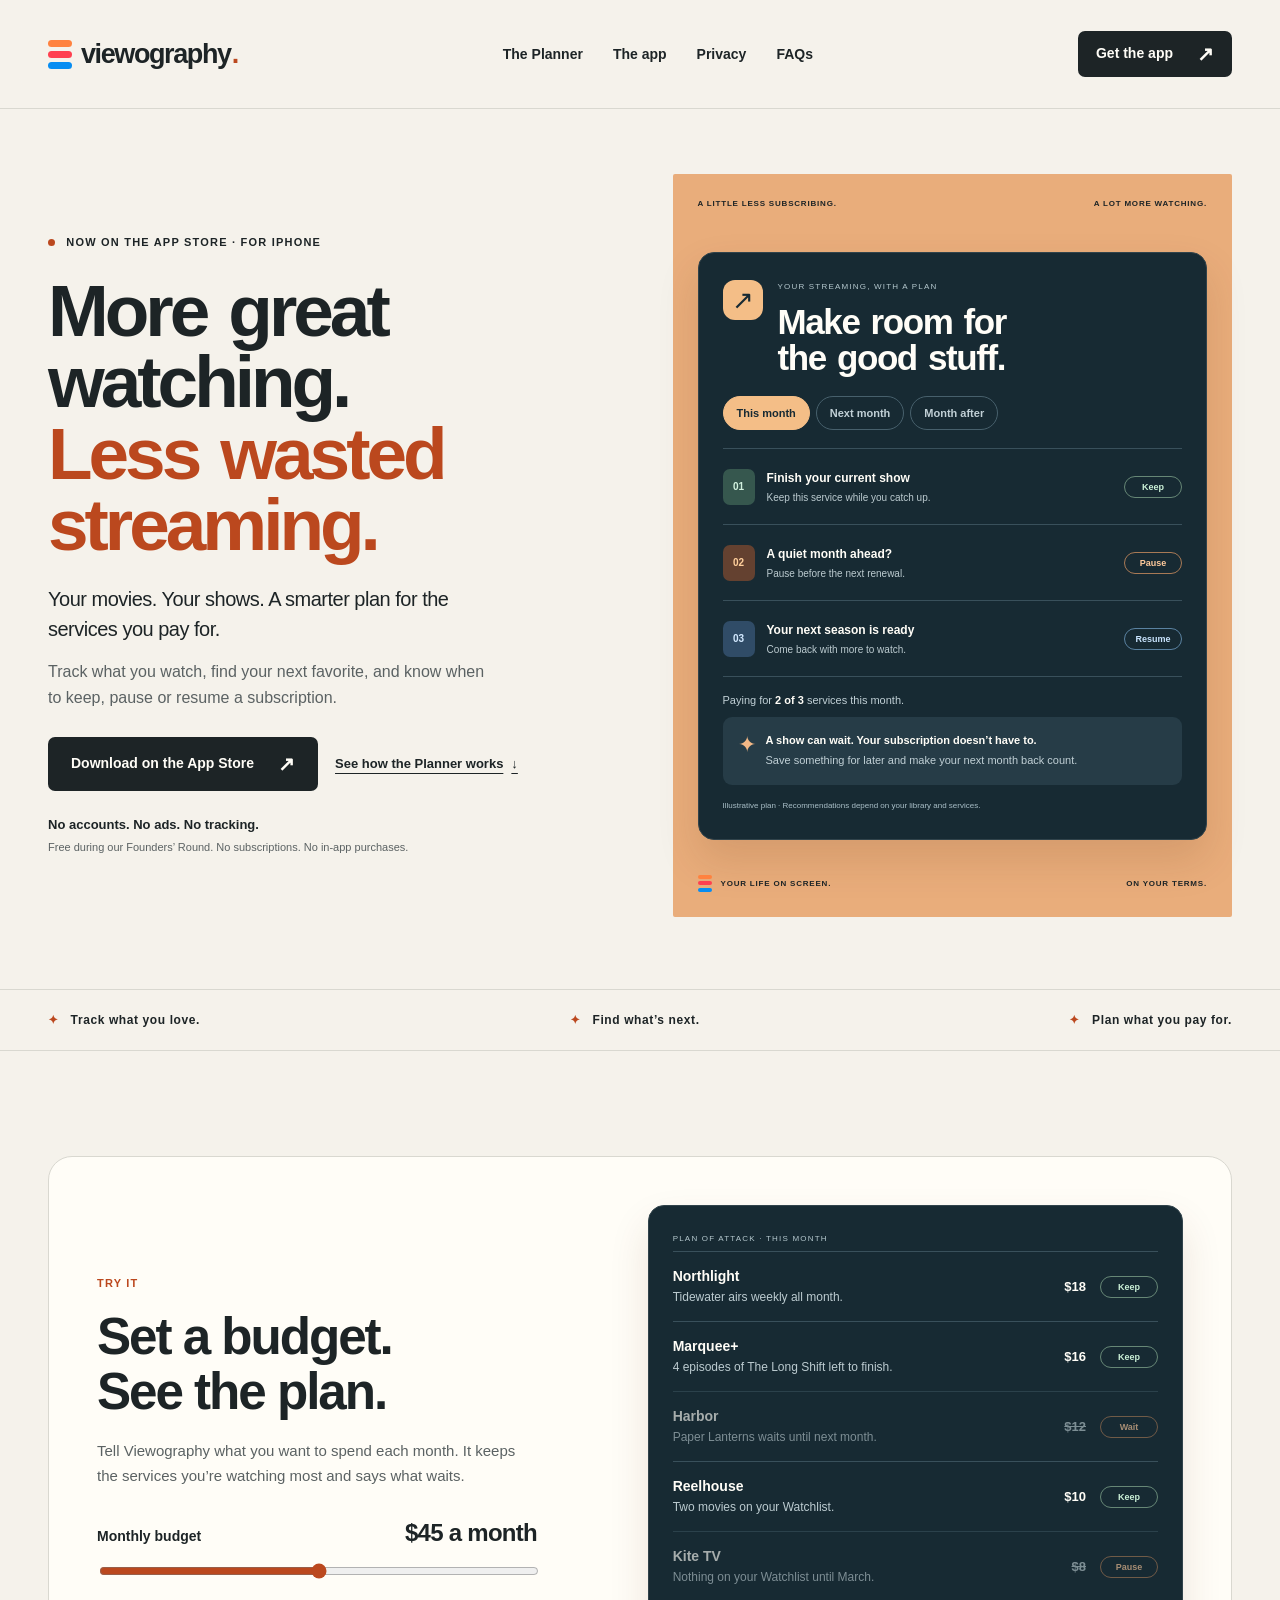
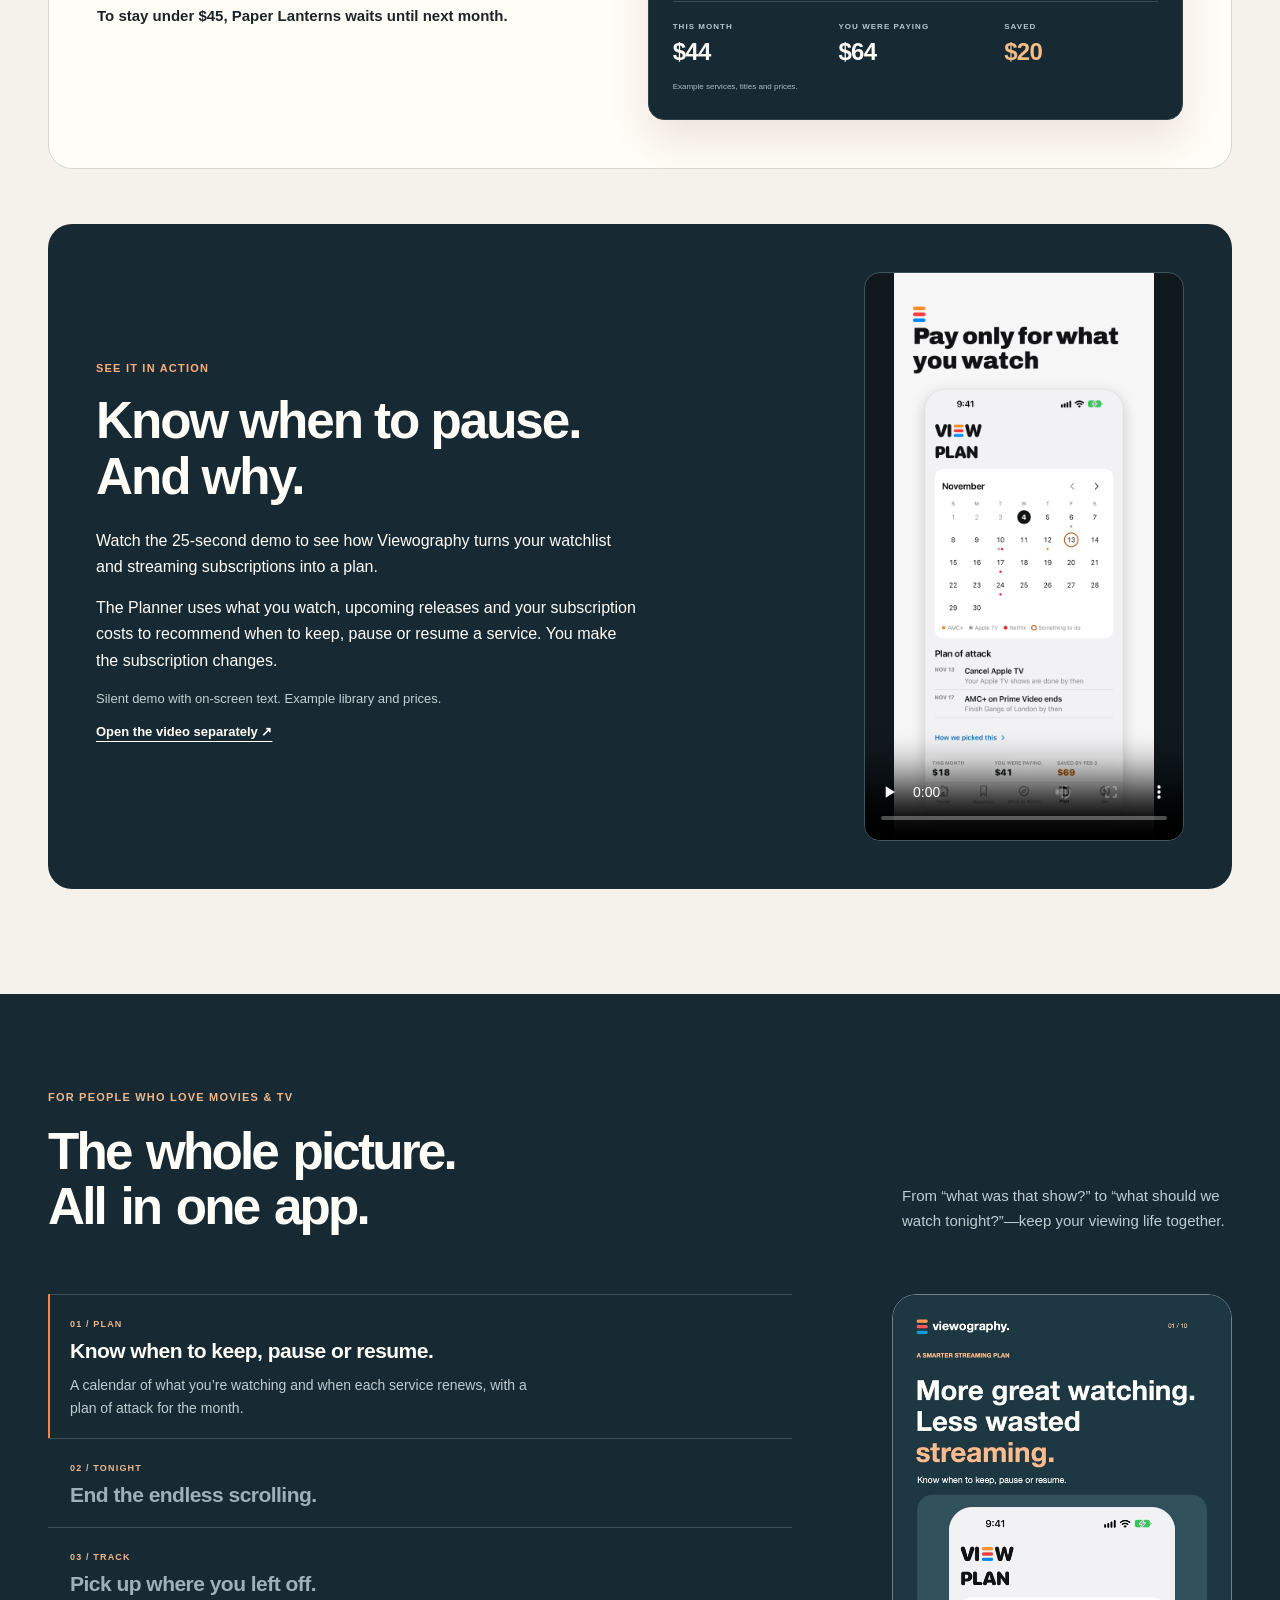
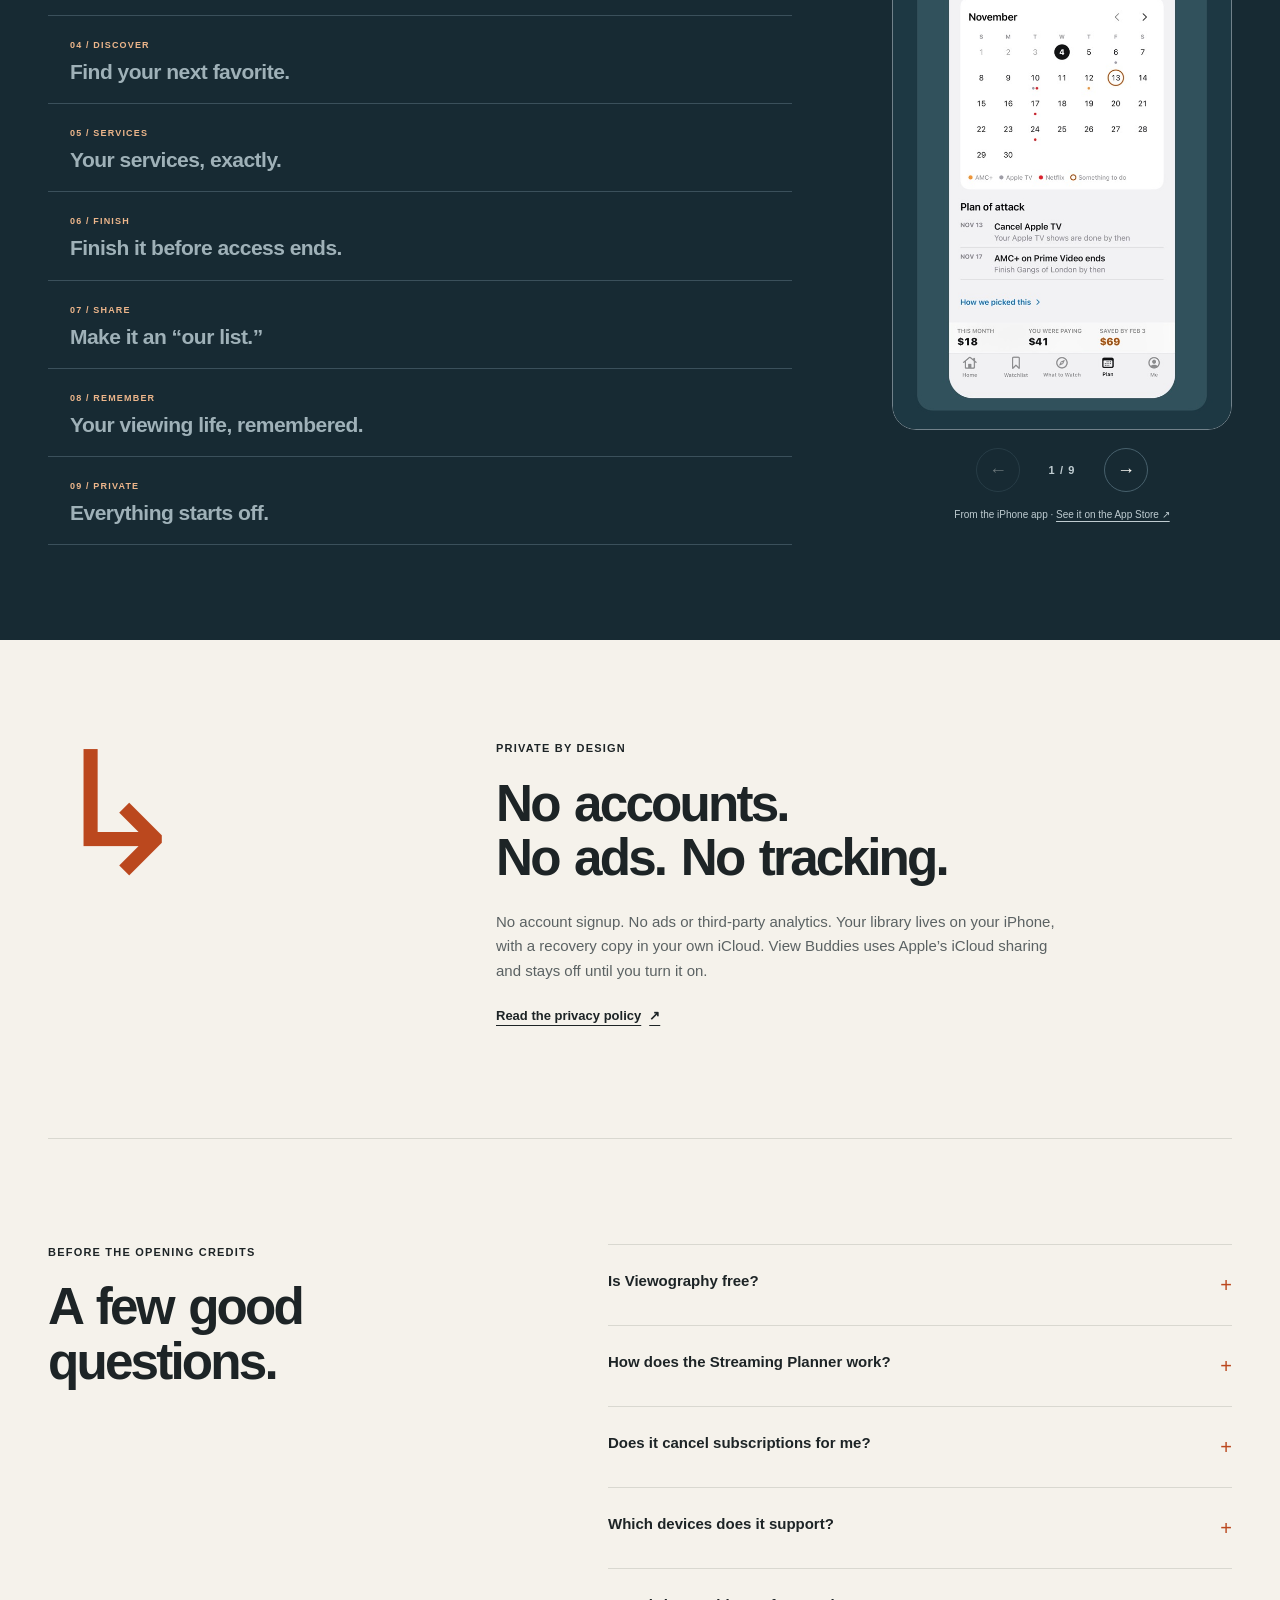
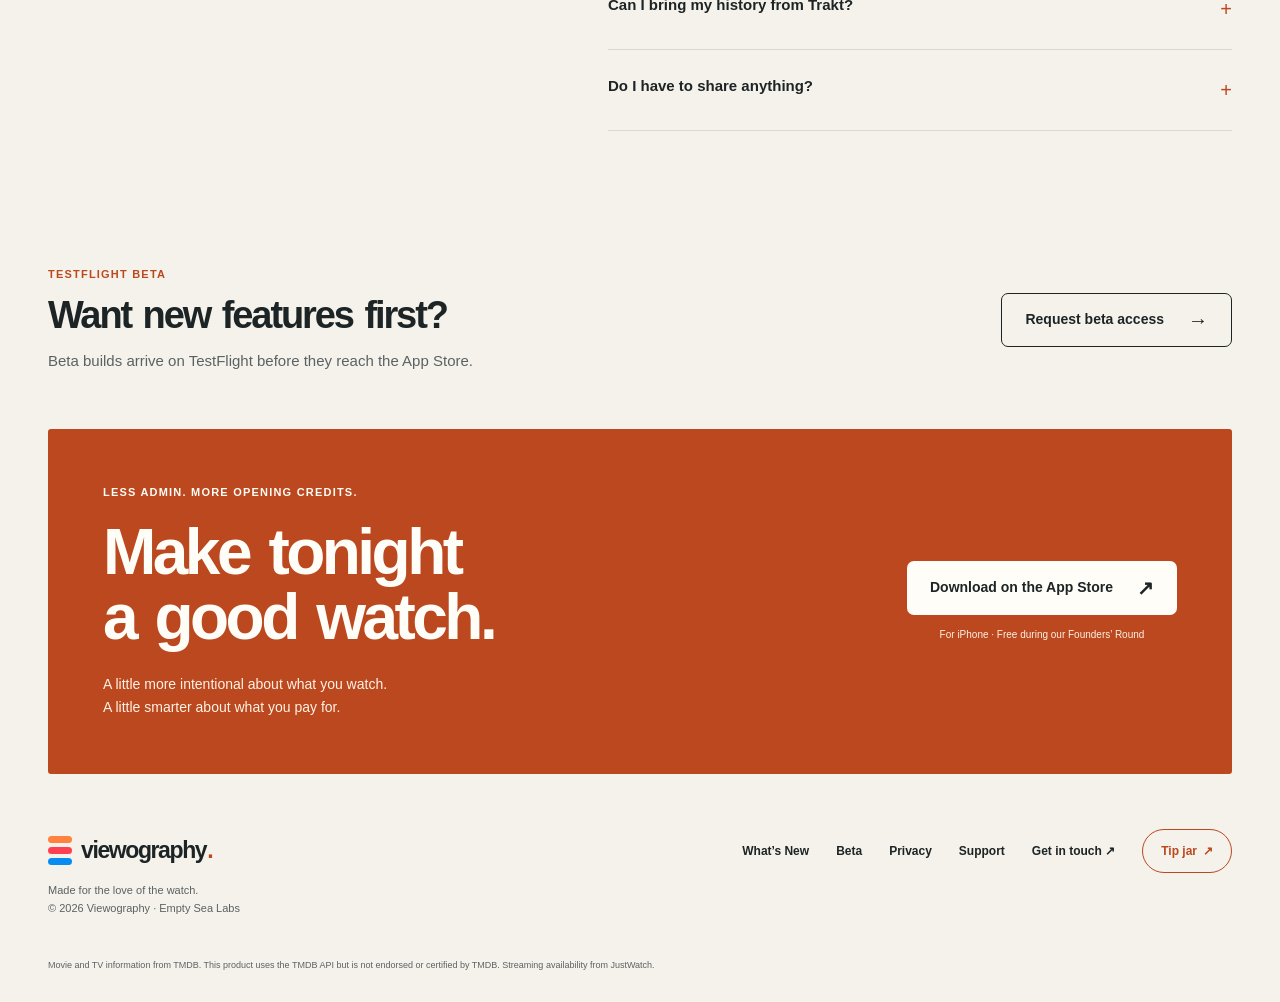
==== commit 7e05cbf0: "Tip jar: footer button and Support page note (Stripe link only in tip.js, hidden until it's real); p" ====
--- a/index.html
+++ b/index.html
@@ -22,9 +22,10 @@
   <meta name="twitter:image" content="https://viewography.app/assets/social-card.png">
   <meta name="apple-itunes-app" content="app-id=6814292849">
   <link rel="icon" href="/assets/favicon.svg" type="image/svg+xml">
-  <link rel="stylesheet" href="/launch.css?v=6">
+  <link rel="stylesheet" href="/launch.css?v=8">
   <script>document.documentElement.classList.add("js")</script>
-  <script src="/site.js?v=6" defer></script>
+  <script src="/site.js?v=8" defer></script>
+  <script src="/tip.js?v=8" defer></script>
   <script type="application/ld+json">
   {"@context":"https://schema.org","@graph":[{"@type":"SoftwareApplication","@id":"https://viewography.app/#app","name":"Viewography: TV & Movies","url":"https://viewography.app/","applicationCategory":"EntertainmentApplication","operatingSystem":"iOS 27.0 or later","downloadUrl":"https://apps.apple.com/app/id6814292849","description":"An iPhone app for tracking movies and TV, discovering what to watch, and planning when to keep, pause or resume streaming services.","offers":{"@type":"Offer","price":"0","priceCurrency":"USD","description":"Every feature is free during the Founders' Round."},"publisher":{"@type":"Organization","name":"Empty Sea Labs","url":"https://emptysealabs.com/"}},{"@type":"WebSite","@id":"https://viewography.app/#website","name":"Viewography","url":"https://viewography.app/"}]}
   </script>
@@ -155,7 +156,7 @@
   <section class="beta-strip wrap" aria-labelledby="beta-title"><div><p class="eyebrow">TESTFLIGHT BETA</p><h2 id="beta-title">Want new features first?</h2><p>Beta builds arrive on TestFlight before they reach the App Store.</p></div><a class="button button-outline" href="/beta/">Request beta access <span aria-hidden="true">→</span></a></section>
   <section class="final-cta wrap" aria-labelledby="download-title"><div><p class="eyebrow">LESS ADMIN. MORE OPENING CREDITS.</p><h2 id="download-title">Make tonight<br>a good watch.</h2><p>A little more intentional about what you watch.<br>A little smarter about what you pay for.</p></div><div><a class="button button-light" href="https://apps.apple.com/app/apple-store/id6814292849?pt=129488749&amp;ct=Site&amp;mt=8">Download on the App Store <span aria-hidden="true">↗</span></a><p class="download-note">For iPhone · Free during our Founders’ Round</p></div></section>
 </main>
-<footer class="site-footer wrap"><div><a class="wordmark" href="/" aria-label="Viewography home"><span class="brand-mark" aria-hidden="true"><i></i><i></i><i></i></span>viewography<span class="wordmark-dot">.</span></a><p>Made for the love of the watch.<br>© 2026 Viewography · Empty Sea Labs</p></div><nav aria-label="Footer navigation"><a href="/whats-new/">What’s New</a><a href="/beta/">Beta</a><a href="/privacy/">Privacy</a><a href="/support/">Support</a><a href="mailto:support@viewography.app">Get in touch ↗</a></nav><p class="attribution">Movie and TV information from TMDB. This product uses the TMDB API but is not endorsed or certified by TMDB. Streaming availability from JustWatch.</p></footer>
+<footer class="site-footer wrap"><div><a class="wordmark" href="/" aria-label="Viewography home"><span class="brand-mark" aria-hidden="true"><i></i><i></i><i></i></span>viewography<span class="wordmark-dot">.</span></a><p>Made for the love of the watch.<br>© 2026 Viewography · Empty Sea Labs</p></div><nav aria-label="Footer navigation"><a href="/whats-new/">What’s New</a><a href="/beta/">Beta</a><a href="/privacy/">Privacy</a><a href="/support/">Support</a><a href="mailto:support@viewography.app">Get in touch ↗</a><a class="tip-button" data-tip-jar hidden>Tip jar <span aria-hidden="true">↗</span></a></nav><p class="attribution">Movie and TV information from TMDB. This product uses the TMDB API but is not endorsed or certified by TMDB. Streaming availability from JustWatch.</p></footer>
 </body>
 </html>
 
--- a/launch.css
+++ b/launch.css
@@ -151,3 +151,4 @@
 .week-list span{display:block;font-size:11px;color:var(--muted);margin-top:3px}
 .week-list a:hover strong,.week-list a:focus-visible strong{text-decoration:underline}
 @media(max-width:760px){.week-section{grid-template-columns:1fr;gap:28px}.week-list{grid-template-columns:repeat(3,minmax(0,1fr));gap:16px 10px}.week-list strong{font-size:12px}}
+[hidden]{display:none!important}.site-footer nav a.tip-button{padding:0 18px;border:1.5px solid var(--orange);border-radius:999px;color:var(--orange);gap:6px}.site-footer nav a.tip-button:hover{background:var(--orange);color:var(--white)}
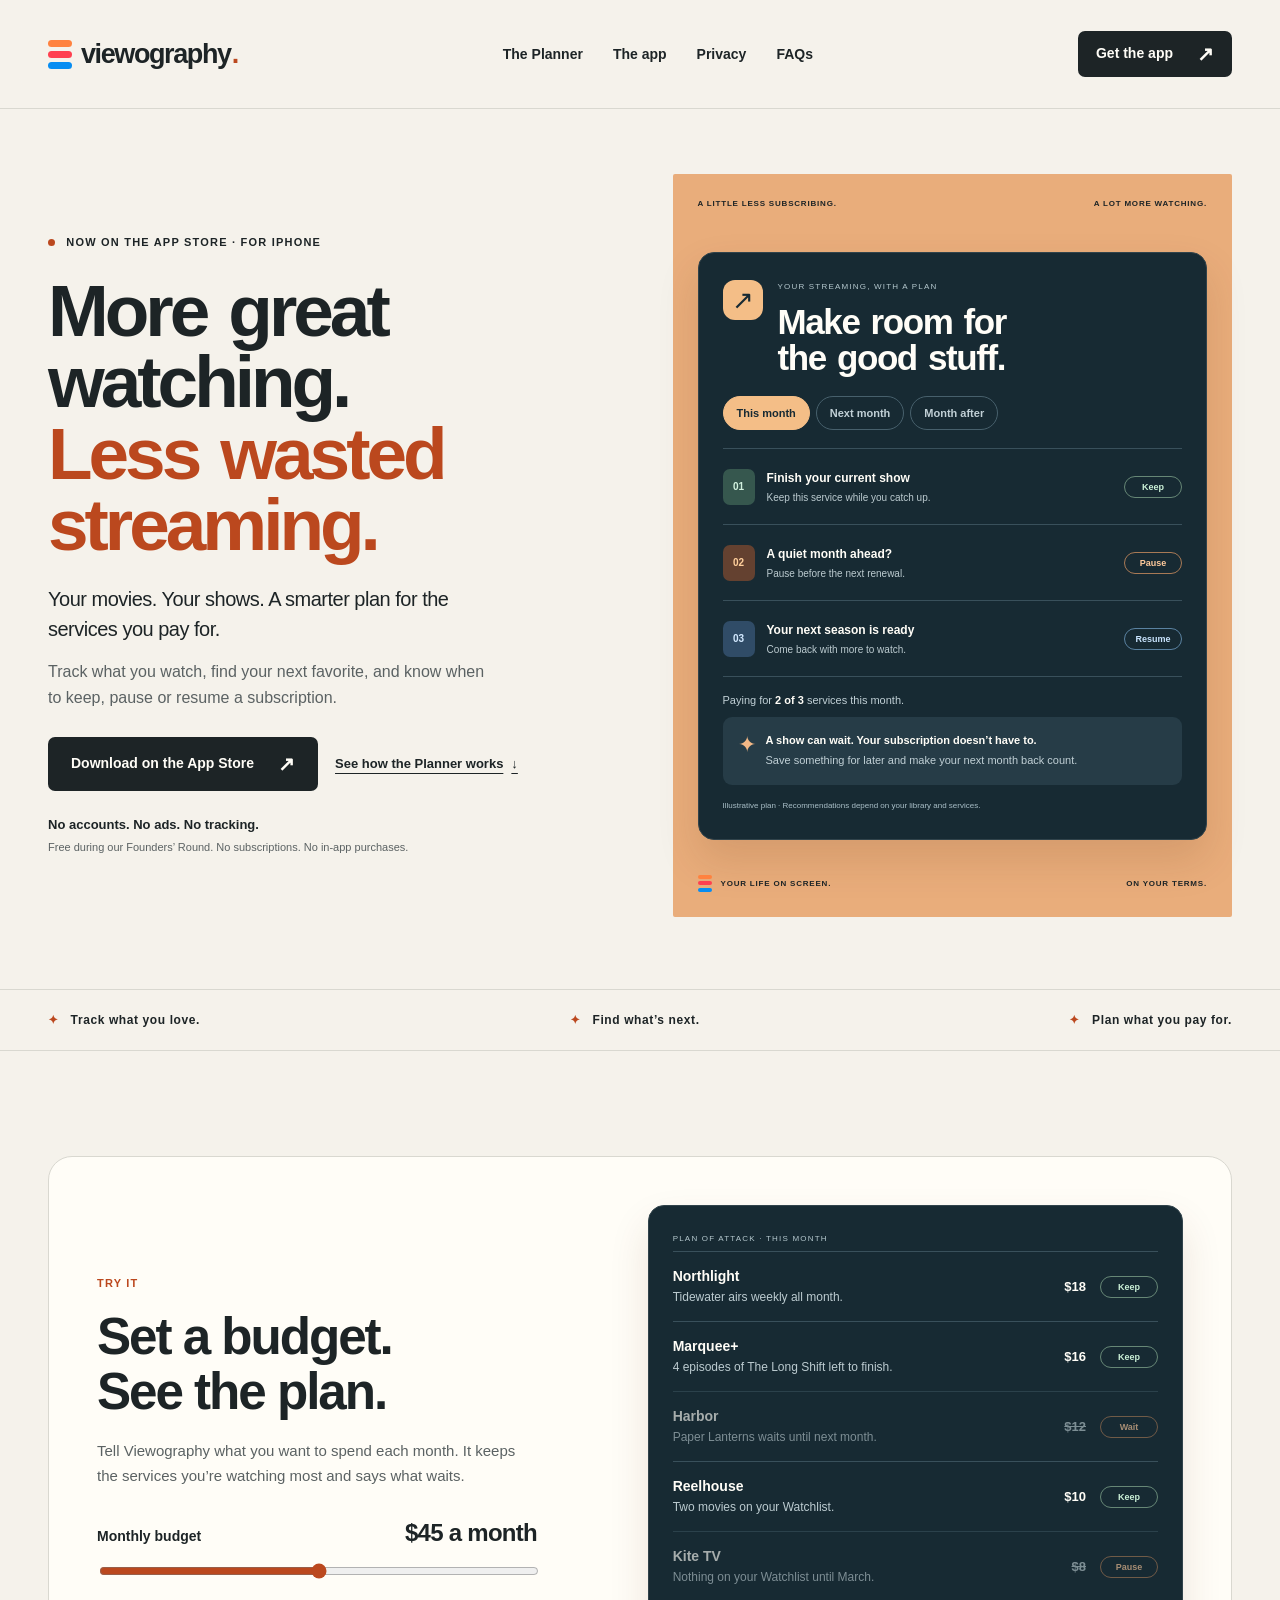
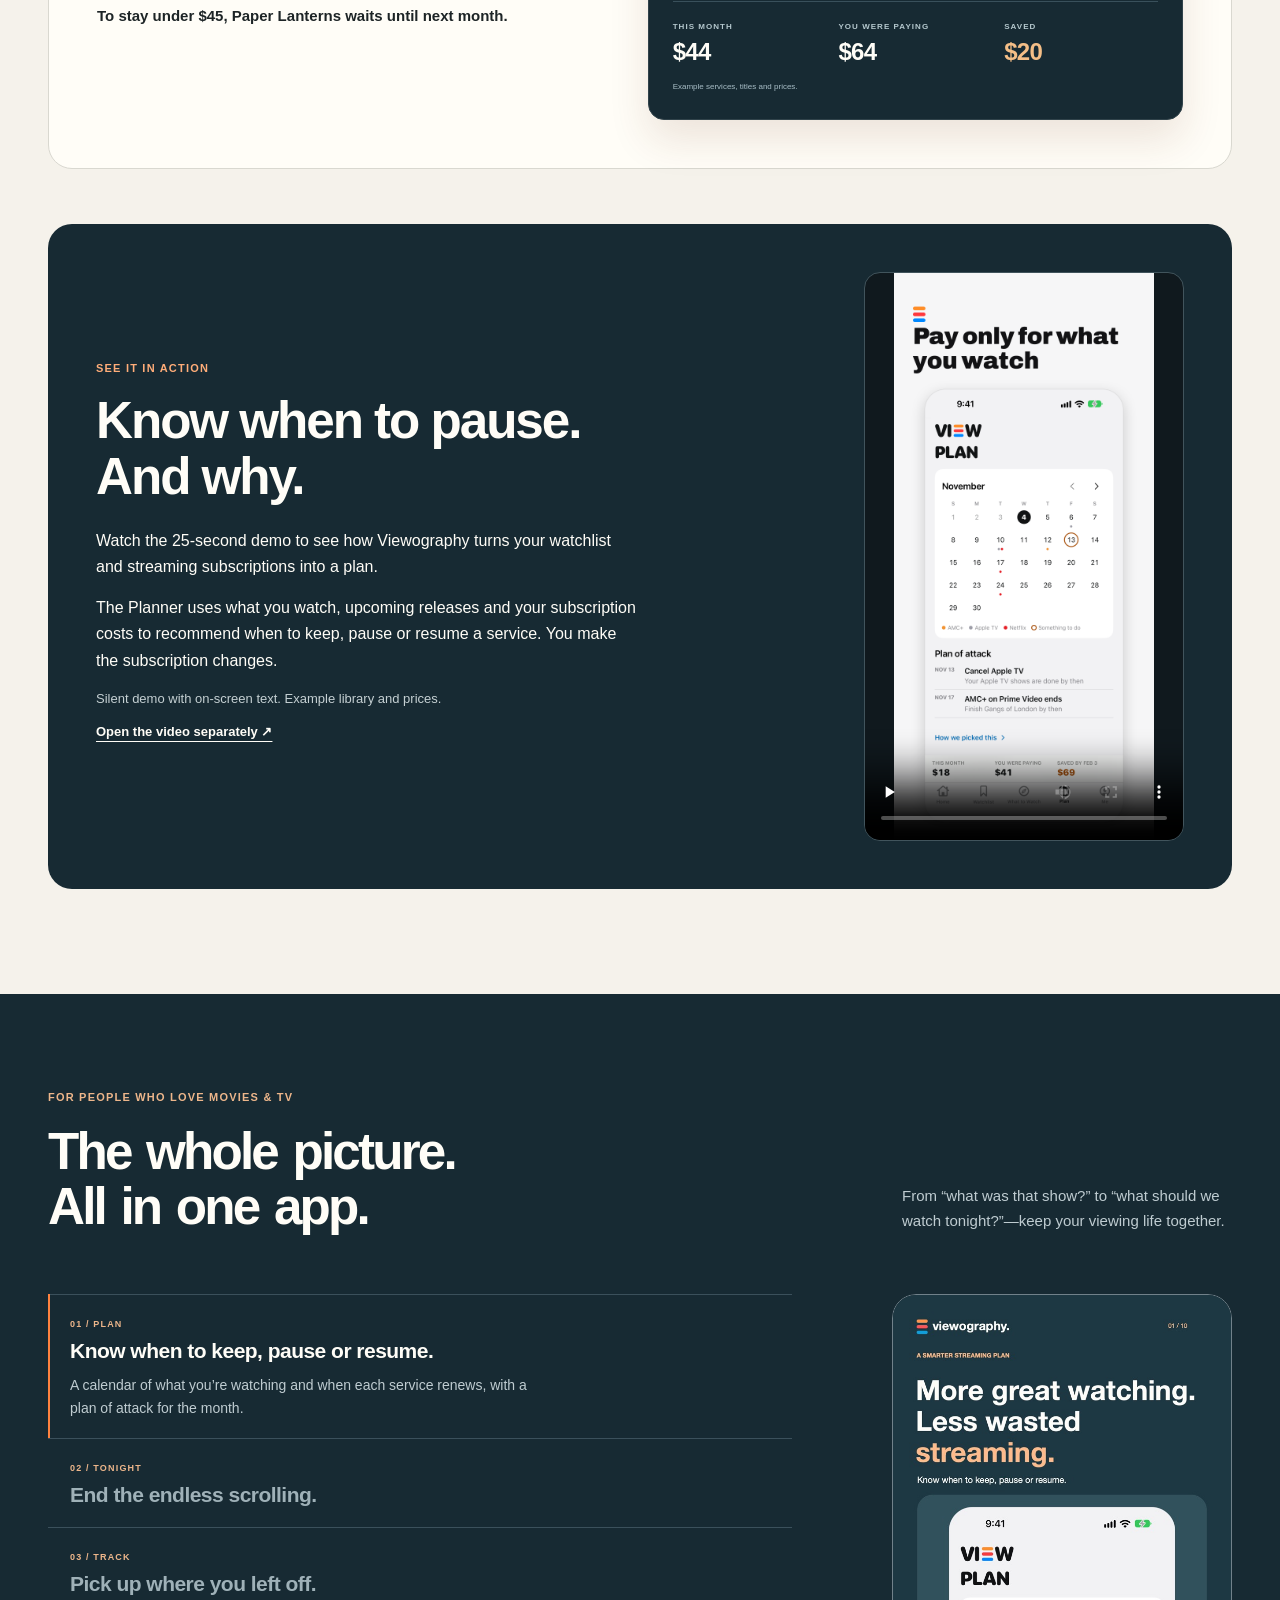
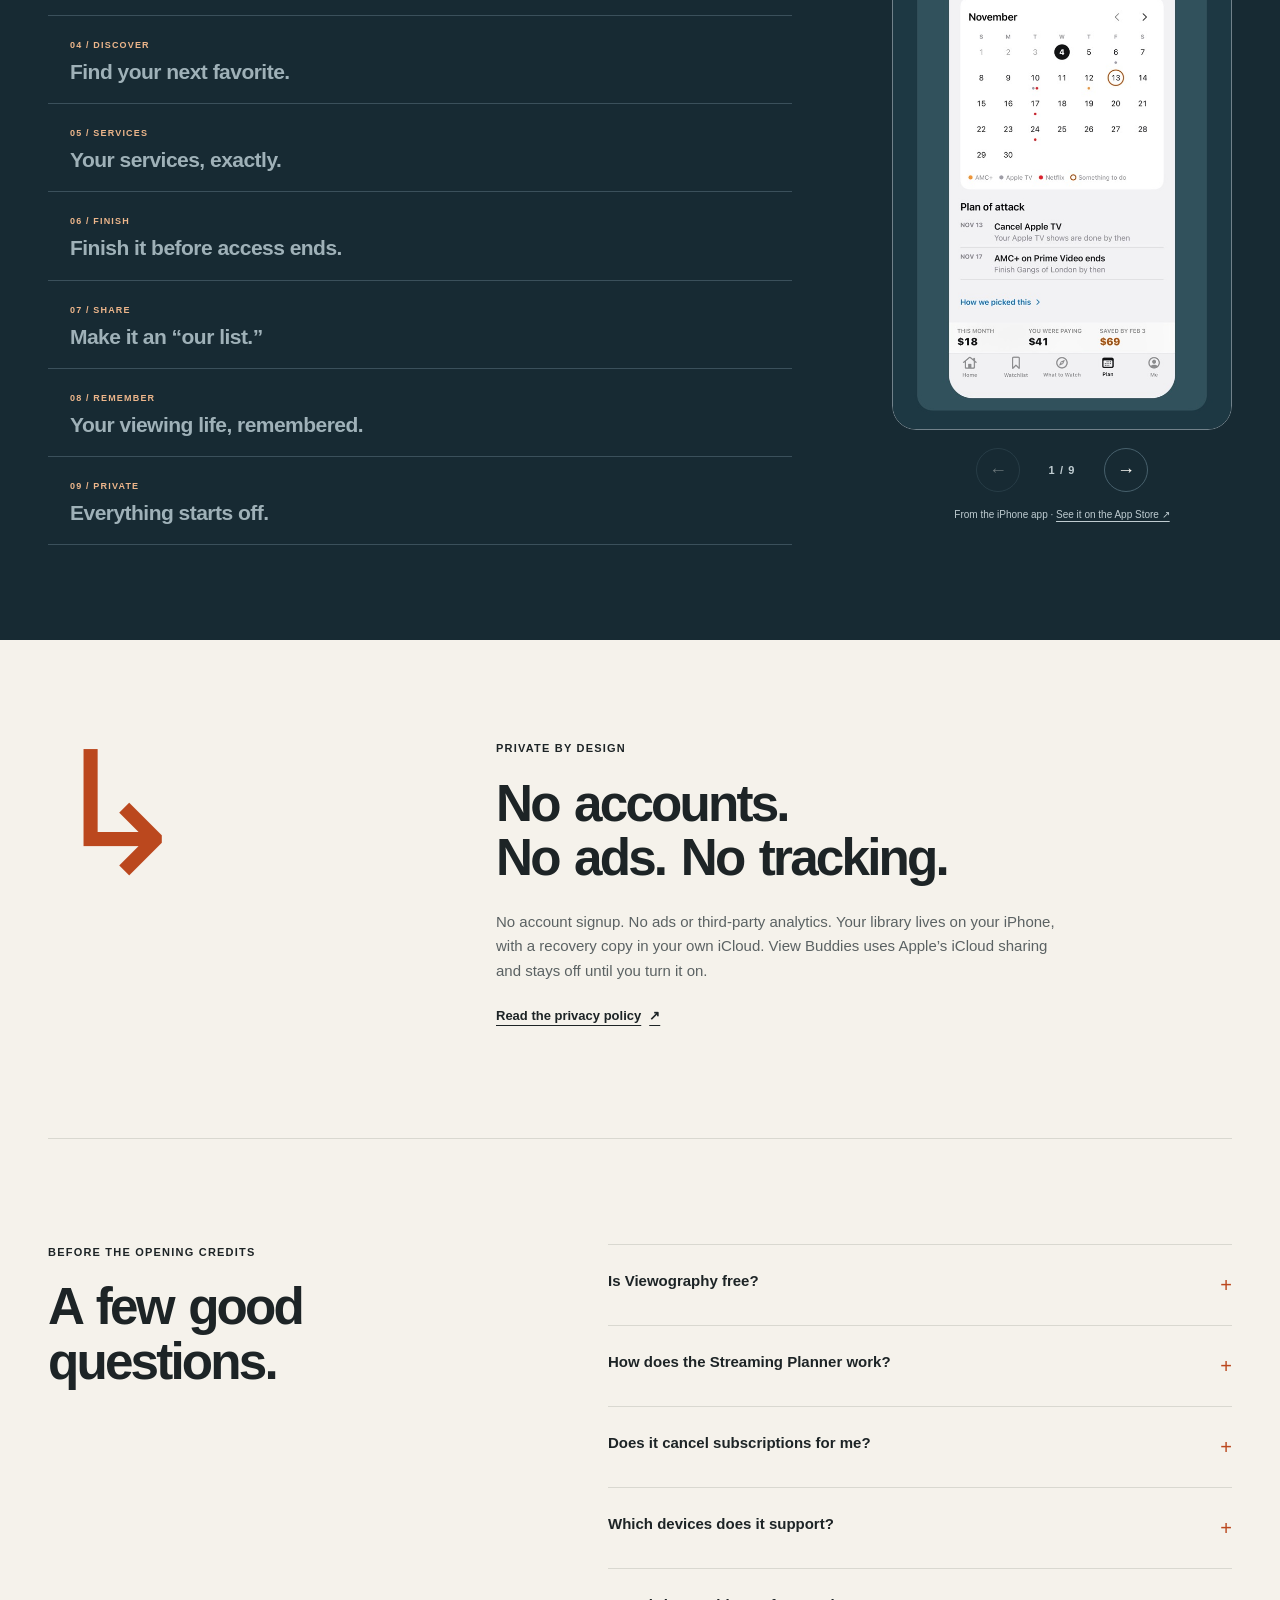
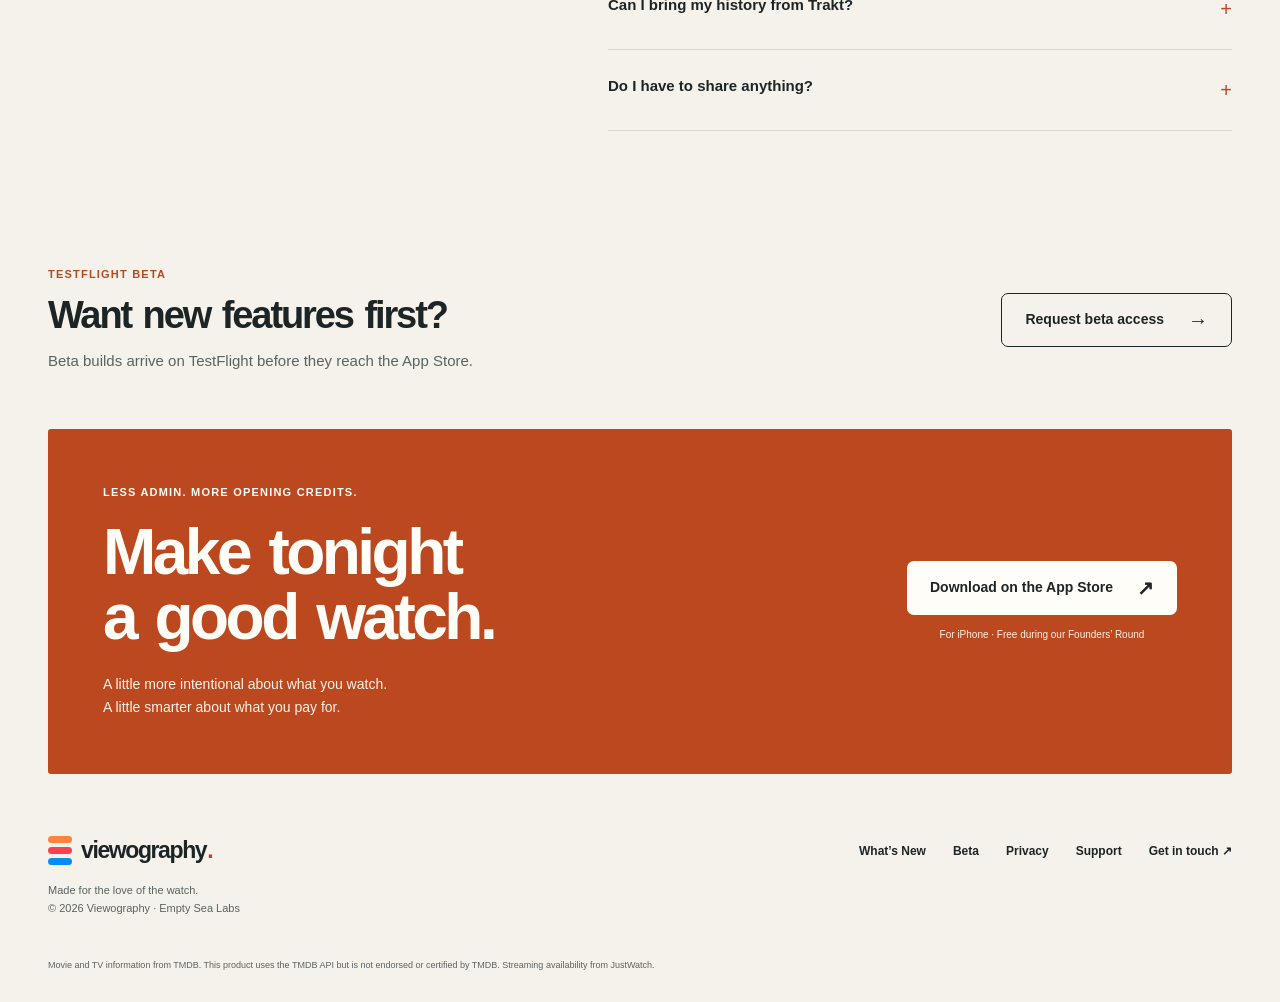
==== commit 1d53f232: "Move the tip jar to emptysealabs.com: take it off viewography.app (footer button, Support section, t" ====
--- a/index.html
+++ b/index.html
@@ -22,10 +22,9 @@
   <meta name="twitter:image" content="https://viewography.app/assets/social-card.png">
   <meta name="apple-itunes-app" content="app-id=6814292849">
   <link rel="icon" href="/assets/favicon.svg" type="image/svg+xml">
-  <link rel="stylesheet" href="/launch.css?v=8">
+  <link rel="stylesheet" href="/launch.css?v=9">
   <script>document.documentElement.classList.add("js")</script>
-  <script src="/site.js?v=8" defer></script>
-  <script src="/tip.js?v=8" defer></script>
+  <script src="/site.js?v=9" defer></script>
   <script type="application/ld+json">
   {"@context":"https://schema.org","@graph":[{"@type":"SoftwareApplication","@id":"https://viewography.app/#app","name":"Viewography: TV & Movies","url":"https://viewography.app/","applicationCategory":"EntertainmentApplication","operatingSystem":"iOS 27.0 or later","downloadUrl":"https://apps.apple.com/app/id6814292849","description":"An iPhone app for tracking movies and TV, discovering what to watch, and planning when to keep, pause or resume streaming services.","offers":{"@type":"Offer","price":"0","priceCurrency":"USD","description":"Every feature is free during the Founders' Round."},"publisher":{"@type":"Organization","name":"Empty Sea Labs","url":"https://emptysealabs.com/"}},{"@type":"WebSite","@id":"https://viewography.app/#website","name":"Viewography","url":"https://viewography.app/"}]}
   </script>
@@ -156,7 +155,7 @@
   <section class="beta-strip wrap" aria-labelledby="beta-title"><div><p class="eyebrow">TESTFLIGHT BETA</p><h2 id="beta-title">Want new features first?</h2><p>Beta builds arrive on TestFlight before they reach the App Store.</p></div><a class="button button-outline" href="/beta/">Request beta access <span aria-hidden="true">→</span></a></section>
   <section class="final-cta wrap" aria-labelledby="download-title"><div><p class="eyebrow">LESS ADMIN. MORE OPENING CREDITS.</p><h2 id="download-title">Make tonight<br>a good watch.</h2><p>A little more intentional about what you watch.<br>A little smarter about what you pay for.</p></div><div><a class="button button-light" href="https://apps.apple.com/app/apple-store/id6814292849?pt=129488749&amp;ct=Site&amp;mt=8">Download on the App Store <span aria-hidden="true">↗</span></a><p class="download-note">For iPhone · Free during our Founders’ Round</p></div></section>
 </main>
-<footer class="site-footer wrap"><div><a class="wordmark" href="/" aria-label="Viewography home"><span class="brand-mark" aria-hidden="true"><i></i><i></i><i></i></span>viewography<span class="wordmark-dot">.</span></a><p>Made for the love of the watch.<br>© 2026 Viewography · Empty Sea Labs</p></div><nav aria-label="Footer navigation"><a href="/whats-new/">What’s New</a><a href="/beta/">Beta</a><a href="/privacy/">Privacy</a><a href="/support/">Support</a><a href="mailto:support@viewography.app">Get in touch ↗</a><a class="tip-button" data-tip-jar hidden>Tip jar <span aria-hidden="true">↗</span></a></nav><p class="attribution">Movie and TV information from TMDB. This product uses the TMDB API but is not endorsed or certified by TMDB. Streaming availability from JustWatch.</p></footer>
+<footer class="site-footer wrap"><div><a class="wordmark" href="/" aria-label="Viewography home"><span class="brand-mark" aria-hidden="true"><i></i><i></i><i></i></span>viewography<span class="wordmark-dot">.</span></a><p>Made for the love of the watch.<br>© 2026 Viewography · Empty Sea Labs</p></div><nav aria-label="Footer navigation"><a href="/whats-new/">What’s New</a><a href="/beta/">Beta</a><a href="/privacy/">Privacy</a><a href="/support/">Support</a><a href="mailto:support@viewography.app">Get in touch ↗</a></nav><p class="attribution">Movie and TV information from TMDB. This product uses the TMDB API but is not endorsed or certified by TMDB. Streaming availability from JustWatch.</p></footer>
 </body>
 </html>
 
--- a/launch.css
+++ b/launch.css
@@ -151,4 +151,3 @@
 .week-list span{display:block;font-size:11px;color:var(--muted);margin-top:3px}
 .week-list a:hover strong,.week-list a:focus-visible strong{text-decoration:underline}
 @media(max-width:760px){.week-section{grid-template-columns:1fr;gap:28px}.week-list{grid-template-columns:repeat(3,minmax(0,1fr));gap:16px 10px}.week-list strong{font-size:12px}}
-[hidden]{display:none!important}.site-footer nav a.tip-button{padding:0 18px;border:1.5px solid var(--orange);border-radius:999px;color:var(--orange);gap:6px}.site-footer nav a.tip-button:hover{background:var(--orange);color:var(--white)}
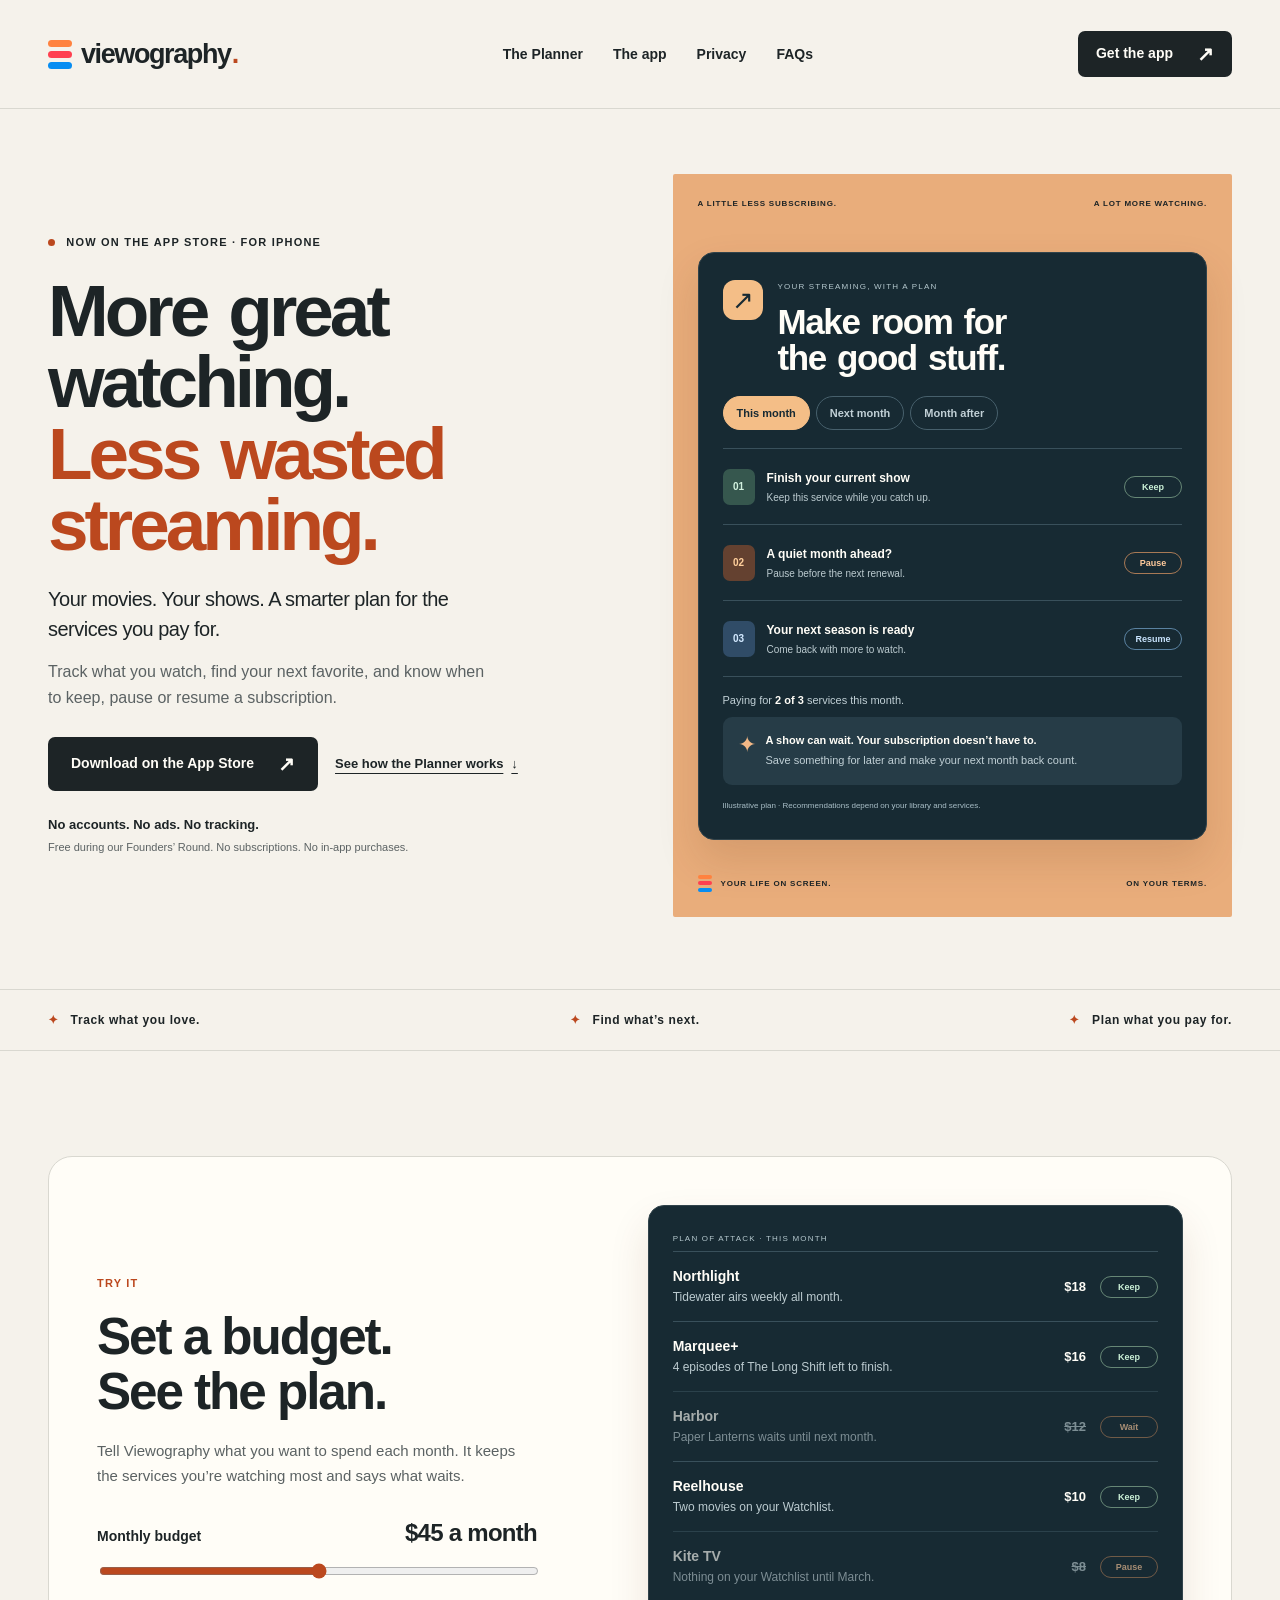
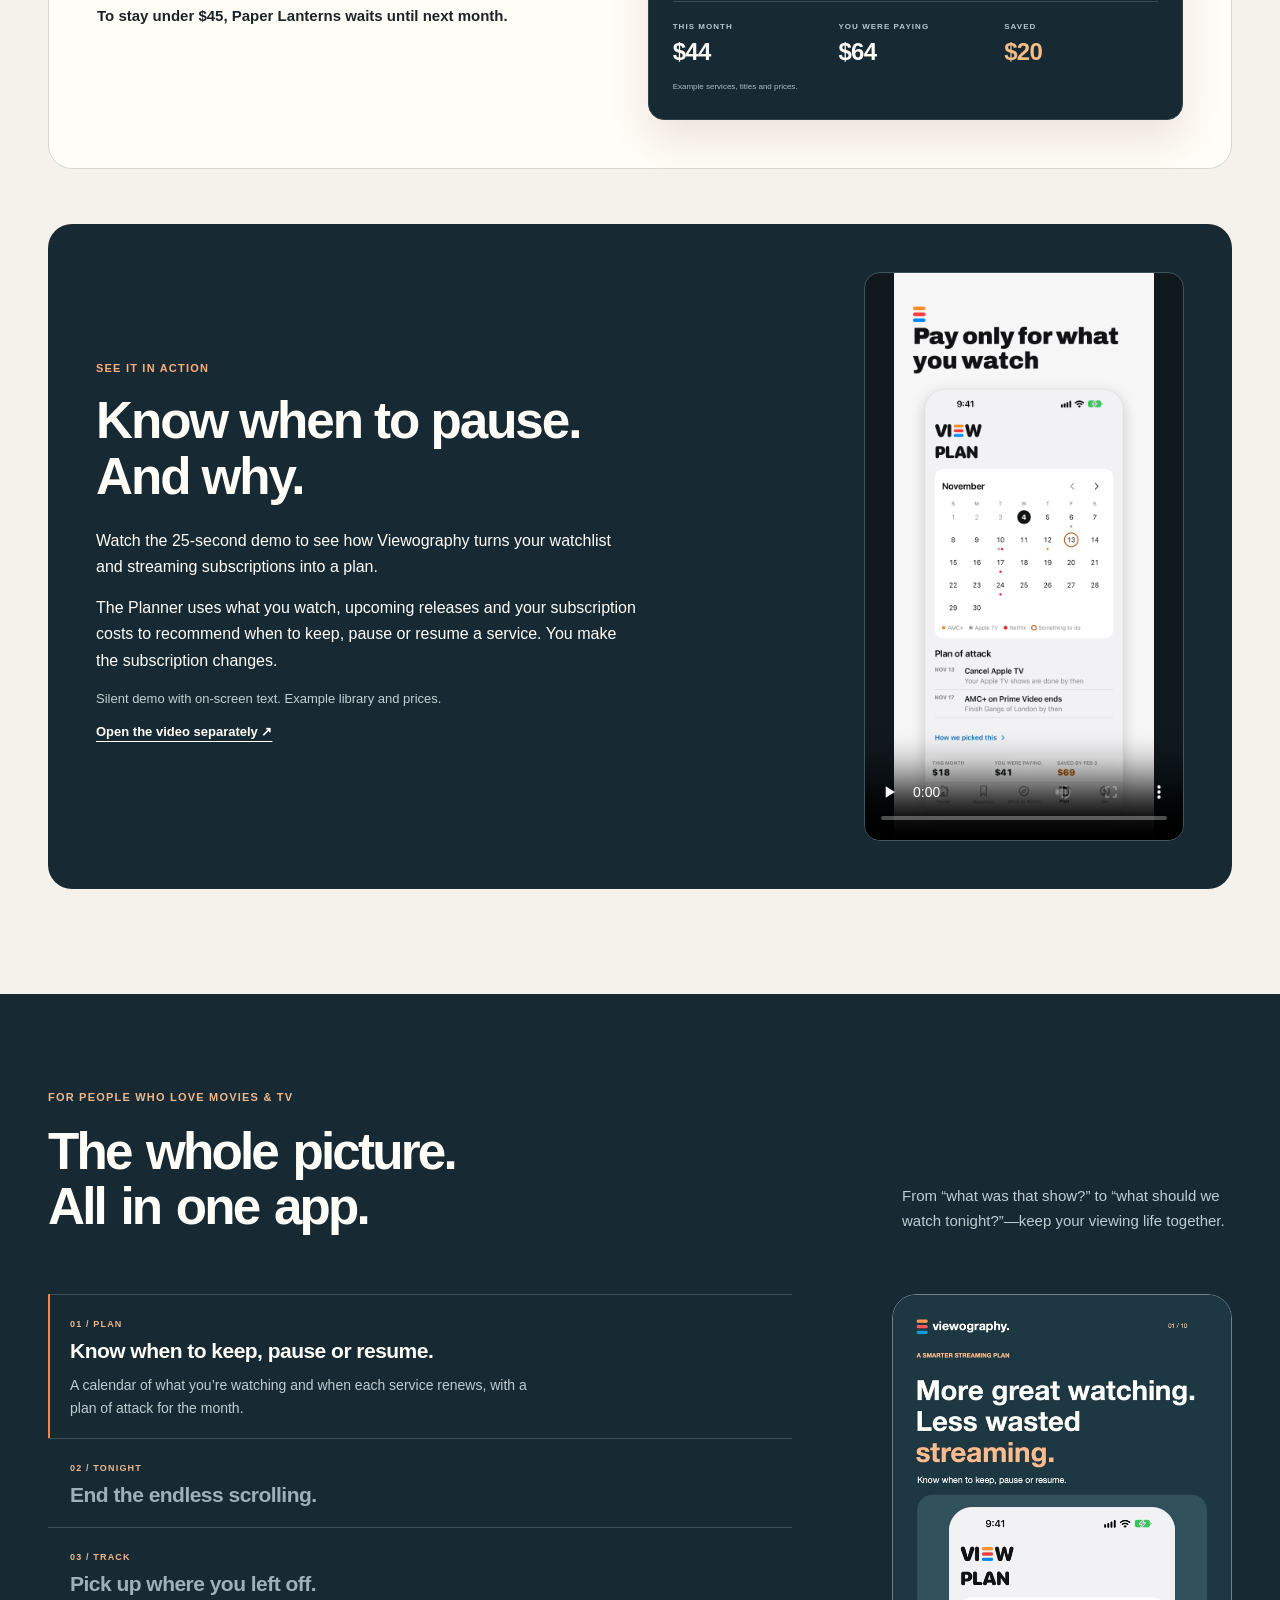
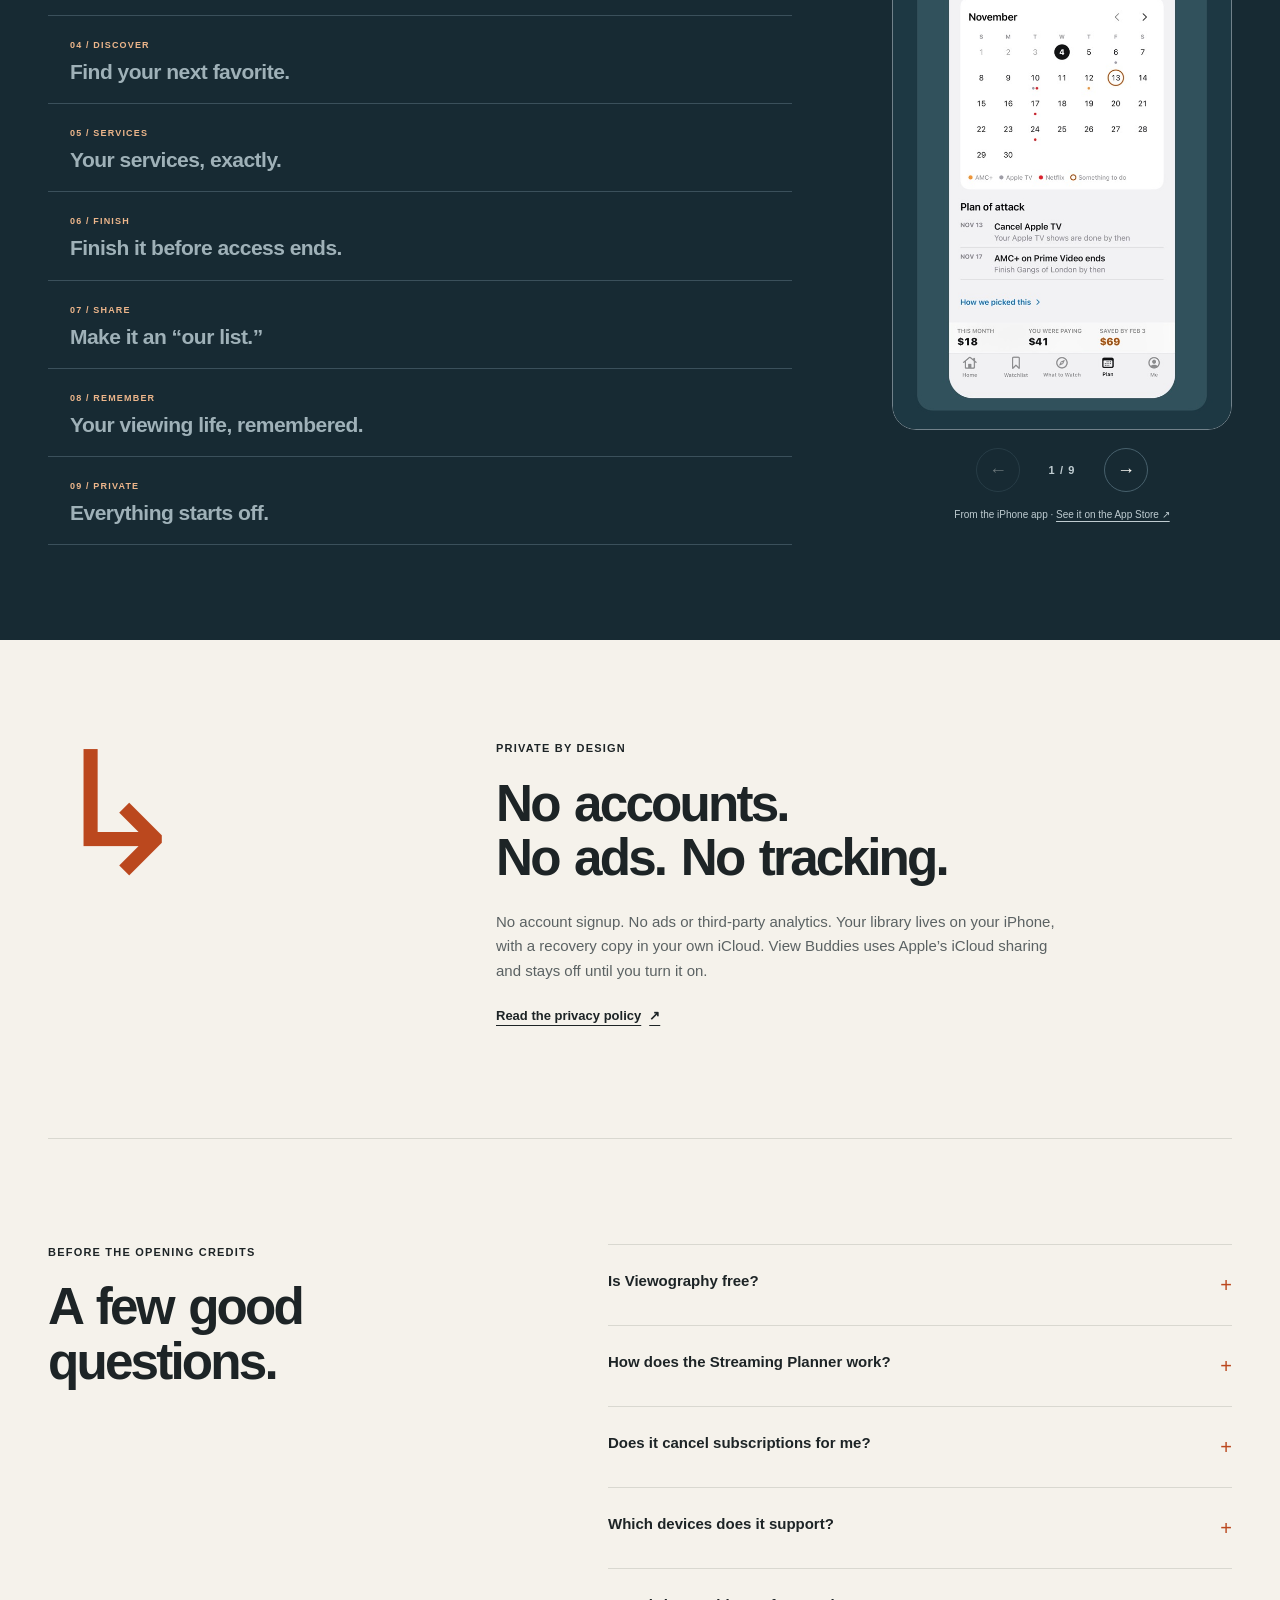
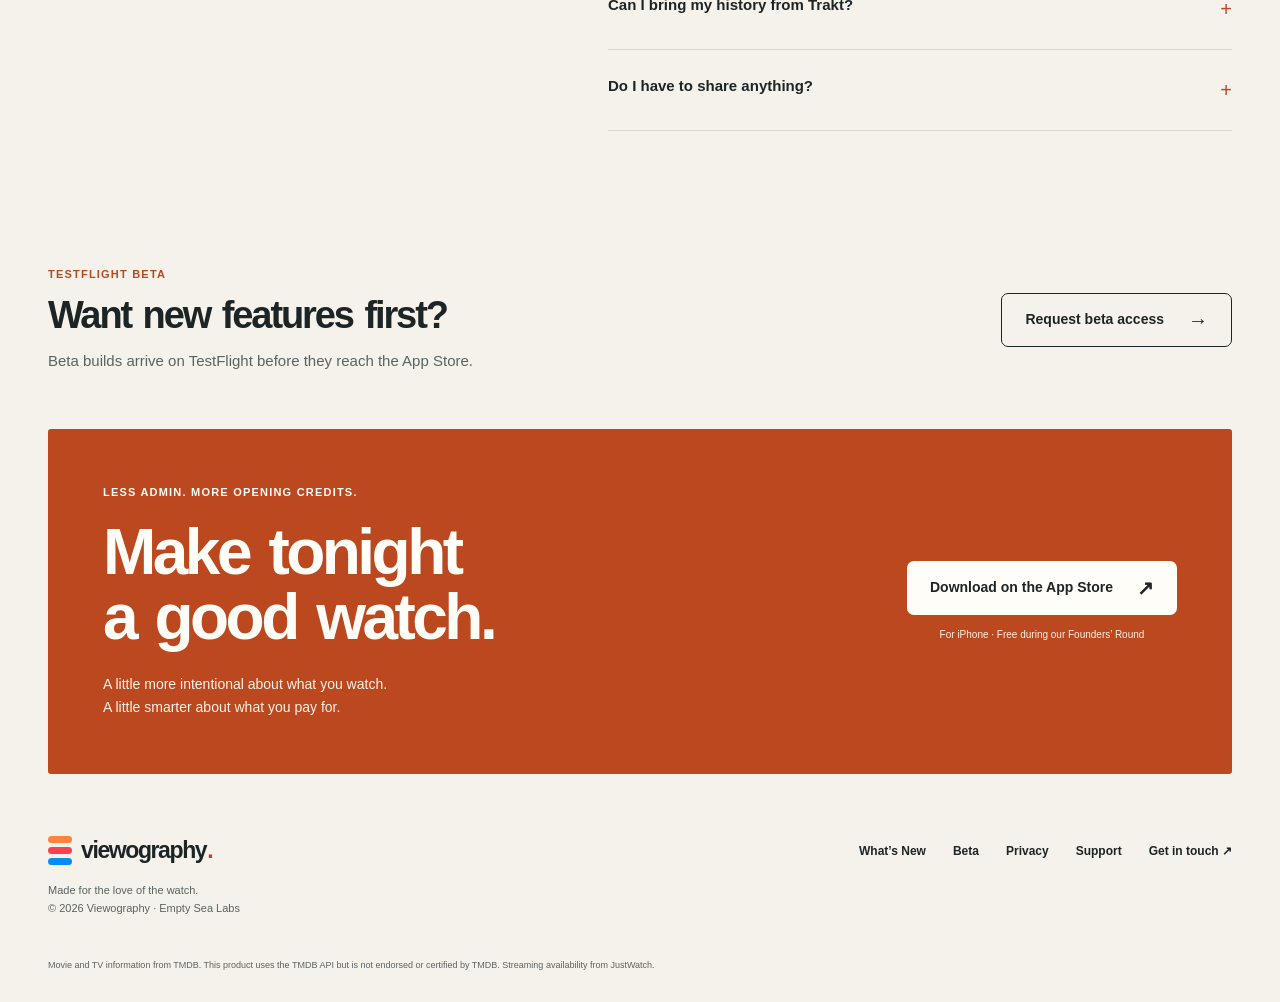
==== commit d6b7c427: "Tour: Home panel from the 4.2 Home screen (no Leaving soon); remove CNAME now that Cloudflare serves" ====
--- a/index.html
+++ b/index.html
@@ -119,7 +119,7 @@
       <div class="tour-stage">
         <div class="tour-strip" tabindex="0" role="group" aria-label="App screens. Scroll sideways for more.">
           <figure id="tour-plan" class="tour-slide"><img src="/assets/tour/01-streaming-planner.jpg" alt="The Plan tab: a November calendar with renewal dates and a plan of attack listing which services to cancel and when." width="660" height="1434" decoding="async"><figcaption><span class="feature-index">01 / PLAN</span><strong>Know when to keep, pause or resume.</strong><span>A calendar of what you’re watching and when each service renews, with a plan of attack for the month.</span></figcaption></figure>
-          <figure id="tour-tonight" class="tour-slide"><img src="/assets/tour/02-tonights-pick.jpg" alt="The Home tab: tonight’s pick with a Watch it button, then New for you and Leaving soon rows." width="660" height="1434" loading="lazy" decoding="async"><figcaption><span class="feature-index">02 / TONIGHT</span><strong>End the endless scrolling.</strong><span>Home opens with tonight’s pick, new episodes and what’s on this week.</span></figcaption></figure>
+          <figure id="tour-tonight" class="tour-slide"><img src="/assets/tour/02-tonights-pick.jpg" alt="The Home tab: tonight’s pick with a Watch it button and Any, 30 min, 45 min and Movie choices, then New for you and the Streaming Guide." width="660" height="1434" loading="lazy" decoding="async"><figcaption><span class="feature-index">02 / TONIGHT</span><strong>End the endless scrolling.</strong><span>Home opens with tonight’s pick, new episodes and what’s on this week.</span></figcaption></figure>
           <figure id="tour-track" class="tour-slide"><img src="/assets/tour/03-up-next.jpg" alt="The Watchlist tab: an Up next grid of six shows, each with its next episode." width="660" height="1434" loading="lazy" decoding="async"><figcaption><span class="feature-index">03 / TRACK</span><strong>Pick up where you left off.</strong><span>Track episodes, seasons, movies and rewatches. Your Watchlist puts what’s ready on your services up next, with upcoming titles right behind.</span></figcaption></figure>
           <figure id="tour-discover" class="tour-slide"><img src="/assets/tour/04-explore.jpg" alt="Explore: search with Where, Genre and Year filters above a grid of TV shows and the services they’re on." width="660" height="1434" loading="lazy" decoding="async"><figcaption><span class="feature-index">04 / DISCOVER</span><strong>Find your next favorite.</strong><span>Get suggestions based on your services and taste. Explore by streaming service, genre and year.</span></figcaption></figure>
           <figure id="tour-services" class="tour-slide"><img src="/assets/tour/05-your-services.jpg" alt="A show’s page: seasons watched and a Where to watch card for an add-on channel inside another service’s app." width="660" height="1434" loading="lazy" decoding="async"><figcaption><span class="feature-index">05 / SERVICES</span><strong>Your services, exactly.</strong><span>Paid subscriptions, add-on channels, free services and TV access, so Viewography knows what you can actually watch, and how you get it.</span></figcaption></figure>
